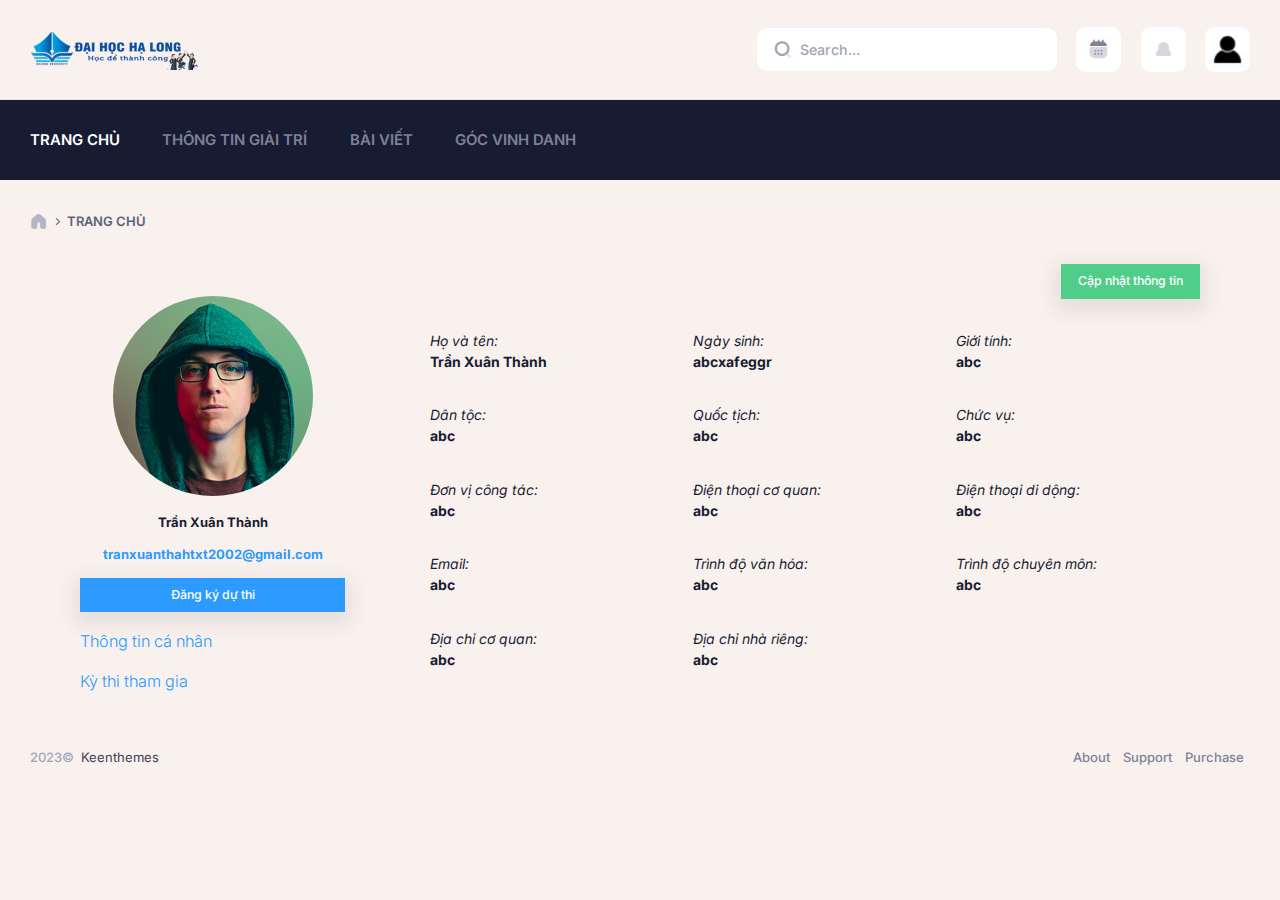
==== profile.html @ e0889257 "code1" ====
<!DOCTYPE html>
<!--
Author: Keenthemes
Product Name: Metronic
Product Version: 8.1.8
Purchase: https://1.envato.market/EA4JP
Website: http://www.keenthemes.com
Contact: support@keenthemes.com
Follow: www.twitter.com/keenthemes
Dribbble: www.dribbble.com/keenthemes
Like: www.facebook.com/keenthemes
License: For each use you must have a valid license purchased only from above link in order to legally use the theme for your project.
-->
<html lang="en">
	<!--begin::Head-->
	<link><base href=""/>
		<title>My-profile</title>
		<meta charset="utf-8" />
		<meta name="description" content="The most advanced Bootstrap 5 Admin Theme with 40 unique prebuilt layouts on Themeforest trusted by 100,000 beginners and professionals. Multi-demo, Dark Mode, RTL support and complete React, Angular, Vue, Asp.Net Core, Rails, Spring, Blazor, Django, Express.js, Node.js, Flask, Symfony & Laravel versions. Grab your copy now and get life-time updates for free." />
		<meta name="keywords" content="metronic, bootstrap, bootstrap 5, angular, VueJs, React, Asp.Net Core, Rails, Spring, Blazor, Django, Express.js, Node.js, Flask, Symfony & Laravel starter kits, admin themes, web design, figma, web development, free templates, free admin themes, bootstrap theme, bootstrap template, bootstrap dashboard, bootstrap dak mode, bootstrap button, bootstrap datepicker, bootstrap timepicker, fullcalendar, datatables, flaticon" />
		<meta name="viewport" content="width=device-width, initial-scale=1, shrink-to-fit=no">
		<meta property="og:locale" content="en_US" />
		<meta property="og:type" content="article" />
		<meta property="og:title" content="Metronic - Bootstrap Admin Template, HTML, VueJS, React, Angular. Laravel, Asp.Net Core, Ruby on Rails, Spring Boot, Blazor, Django, Express.js, Node.js, Flask Admin Dashboard Theme & Template" />
		<meta property="og:url" content="https://keenthemes.com/metronic" />
		<meta property="og:site_name" content="Keenthemes | Metronic" />
		<link rel="canonical" href="https://preview.keenthemes.com/metronic8" />
		<link rel="shortcut icon" href="assets/media/logos/favicon.ico" />
		<!--begin::Fonts(mandatory for all pages)-->
		<link rel="stylesheet" href="https://fonts.googleapis.com/css?family=Inter:300,400,500,600,700" />
		<!--end::Fonts-->
		<!--begin::Vendor Stylesheets(used for this page only)-->
		<link href="assets/plugins/custom/fullcalendar/fullcalendar.bundle.css" rel="stylesheet" type="text/css" />
		<link href="assets/plugins/custom/datatables/datatables.bundle.css" rel="stylesheet" type="text/css" />
		<!--end::Vendor Stylesheets-->
		<!--begin::Global Stylesheets Bundle(mandatory for all pages)-->
		<link href="assets/plugins/global/plugins.bundle.css" rel="stylesheet" type="text/css" />
		<link href="assets/css/style.bundle.css" rel="stylesheet" type="text/css" />
		
		<link rel="stylesheet" href="./assets/css/customize.css" />
		<!--end::Global Stylesheets Bundle-->
	</head>
	<!--end::Head-->
	<!--begin::Body-->
	<body id="kt_app_body" data-kt-app-header-stacked="true" data-kt-app-header-primary-enabled="true" data-kt-app-header-secondary-enabled="true" data-kt-app-toolbar-enabled="true" class="app-default">
		<!--begin::Theme mode setup on page load-->
		<script>var defaultThemeMode = "light"; var themeMode; if ( document.documentElement ) { if ( document.documentElement.hasAttribute("data-bs-theme-mode")) { themeMode = document.documentElement.getAttribute("data-bs-theme-mode"); } else { if ( localStorage.getItem("data-bs-theme") !== null ) { themeMode = localStorage.getItem("data-bs-theme"); } else { themeMode = defaultThemeMode; } } if (themeMode === "system") { themeMode = window.matchMedia("(prefers-color-scheme: dark)").matches ? "dark" : "light"; } document.documentElement.setAttribute("data-bs-theme", themeMode); }</script>
		<!--end::Theme mode setup on page load-->
		<!--begin::App-->
		<div class="d-flex flex-column flex-root app-root" id="kt_app_root">
			<!--begin::Page-->
			<div class="app-page flex-column flex-column-fluid" id="kt_app_page">
				<!--begin::Header-->
				<div id="kt_app_header" class="app-header mb-6 mb-lg-10">
					<!--begin::Header primary-->
					<div class="app-header-primary" data-kt-sticky="true" data-kt-sticky-activate="{default: false, lg: true}" data-kt-sticky-name="app-header-primary-sticky" data-kt-sticky-offset="{default: false, lg: '300px'}">
						<!--begin::Header primary container-->
						<div class="app-container container-xxl d-flex align-items-stretch justify-content-between">
							<!--begin::Header mobile toggle-->
							<div class="d-flex align-items-center d-lg-none ms-n2 me-2" title="Show sidebar menu">
								<div class="btn btn-icon btn-active-color-primary w-35px h-35px" id="kt_app_header_menu_toggle">
									<i class="ki-duotone ki-abstract-14 fs-2">
										<span class="path1"></span>
										<span class="path2"></span>
									</i>
								</div>
							</div>
							<!--end::Header mobile toggle-->
							<!--begin::Logo-->
							<div class="d-flex align-items-center flex-grow-1 flex-lg-grow-0 me-lg-15">
								<a href="./index.html">
									<img alt="Logo" src="assets/media/logos/logo.png" class="h-25px d-sm-none" />
									<img alt="Logo" src="assets/media/logos/logo.png" class="h-40px d-none d-sm-inline app-sidebar-logo-default theme-light-show" />
									<img alt="Logo" src="assets/media/logos/demo48-dark.svg" class="h-40px d-none d-sm-inline app-sidebar-logo-default theme-dark-show" />
								</a>
							</div>
							<!--end::Logo-->
							<!--begin::Navbar-->
							<div class="app-navbar flex-shrink-0">
								<!--begin::Search-->
								<div class="d-flex align-items-center align-items-stretch">
									<!--begin::Search-->
									<div id="kt_header_search" class="header-search d-flex align-items-center w-lg-300px" data-kt-search-keypress="true" data-kt-search-min-length="2" data-kt-search-enter="enter" data-kt-search-layout="menu" data-kt-search-responsive="lg" data-kt-menu-trigger="auto" data-kt-menu-permanent="true" data-kt-menu-placement="bottom-start">
										<!--begin::Tablet and mobile search toggle-->
										<div data-kt-search-element="toggle" class="search-toggle-mobile d-flex d-lg-none align-items-center">
											<div class="d-flex">
												<i class="ki-duotone ki-magnifier fs-1">
													<span class="path1"></span>
													<span class="path2"></span>
												</i>
											</div>
										</div>
										<!--end::Tablet and mobile search toggle-->
										<!--begin::Form(use d-none d-lg-block classes for responsive search)-->
										<form data-kt-search-element="form" class="d-none d-lg-block w-100 position-relative mb-5 mb-lg-0" autocomplete="off">
											<!--begin::Hidden input(Added to disable form autocomplete)-->
											<input type="hidden" />
											<!--end::Hidden input-->
											<!--begin::Icon-->
											<i class="ki-duotone ki-magnifier search-icon fs-2 text-gray-500 position-absolute top-50 translate-middle-y ms-5">
												<span class="path1"></span>
												<span class="path2"></span>
											</i>
											<!--end::Icon-->
											<!--begin::Input-->
											<input type="text" class="search-input form-control form-control ps-13" name="search" value="" placeholder="Search..." data-kt-search-element="input" />
											<!--end::Input-->
											<!--begin::Spinner-->
											<span class="search-spinner position-absolute top-50 end-0 translate-middle-y lh-0 d-none me-5" data-kt-search-element="spinner">
												<span class="spinner-border h-15px w-15px align-middle text-gray-400"></span>
											</span>
											<!--end::Spinner-->
											<!--begin::Reset-->
											<span class="search-reset btn btn-flush btn-active-color-primary position-absolute top-50 end-0 translate-middle-y lh-0 d-none me-4" data-kt-search-element="clear">
												<i class="ki-duotone ki-cross fs-2 fs-lg-1 me-0">
													<span class="path1"></span>
													<span class="path2"></span>
												</i>
											</span>
											<!--end::Reset-->
										</form>
										<!--end::Form-->
										
									</div>
									<!--end::Search-->
								</div>
								<!--end::Search-->
								<!--begin::Notifications-->
								<div class="app-navbar-item ms-3 ms-lg-6">
									<!--begin::Menu- wrapper-->
									<div class="btn btn-icon custom-btn w-35px h-35px w-lg-45px h-lg-45px" data-kt-menu-trigger="{default: 'click', lg: 'hover'}" data-kt-menu-attach="parent" data-kt-menu-placement="bottom">
										<i class="ki-duotone ki-calendar fs-1">
											<span class="path1"></span>
											<span class="path2"></span>
										</i>
									</div>
									<!--begin::Menu-->
									
									<!--end::Menu-->
									<!--end::Menu wrapper-->
								</div>
								<!--end::Notifications-->
								<!--begin::Chat-->
								<div class="app-navbar-item ms-3 ms-lg-6">
									<!--begin::Menu wrapper-->
									<div class="btn btn-icon custom-btn w-35px h-35px w-lg-45px h-lg-45px position-relative" id="kt_drawer_chat_toggle">
										<i class="ki-duotone ki-notification-on fs-1">
											<span class="path1"></span>
											
										</i>
									</div>
									<!--end::Menu wrapper-->
								</div>
								<!--end::Chat-->
								<!--begin::User menu-->
								<div class="app-navbar-item ms-3 ms-lg-6" id="kt_header_user_menu_toggle">
									<!--begin::Menu wrapper-->
									<div class="cursor-pointer symbol symbol-35px symbol-lg-45px" data-kt-menu-trigger="{default: 'click', lg: 'hover'}" data-kt-menu-attach="parent" data-kt-menu-placement="bottom-end">
										<img class="symbol symbol-35px symbol-lg-45px" src="assets/media/avatars/300-31.jpg" alt="user" />
									</div>
									<!--begin::User account menu-->
									<div class="menu menu-sub menu-sub-dropdown menu-column menu-rounded menu-gray-800 menu-state-bg menu-state-color fw-semibold py-4 fs-6 w-275px" data-kt-menu="true">
										<!--begin::Menu item-->
										<div class="menu-item px-3">
											<div class="menu-content d-flex align-items-center px-3">
												<!--begin::Avatar-->
												<div class="symbol symbol-50px me-5">
													<img alt="Logo" src="assets/media/avatars/300-31.jpg" /> 
												</div>
												<!--end::Avatar-->
												<!--begin::Username-->
												<div class="d-flex flex-column">
													<div class="fw-bold d-flex align-items-center fs-5">Max Smith
													<span class="badge badge-light-success fw-bold fs-8 px-2 py-1 ms-2">Pro</span></div>
													<a href="#" class="fw-semibold text-muted text-hover-primary fs-7">max@kt.com</a>
												</div>
												<!--end::Username-->
											</div>
										</div>
										<!--end::Menu item-->
										<!--begin::Menu separator-->
										<div class="separator my-2"></div>
										<!--end::Menu separator-->
										<!--begin::Menu item-->
										<div class="menu-item px-5">
											<a href="./profile.html" class="menu-link px-5">My Profile</a>
										</div>
										<!--end::Menu item-->
										<!--begin::Menu item-->
										<div class="menu-item px-5">
											<a href="../../demo48/dist/apps/projects/list.html" class="menu-link px-5">
												<span class="menu-text">My Projects</span>
												<span class="menu-badge">
													<span class="badge badge-light-danger badge-circle fw-bold fs-7">3</span>
												</span>
											</a>
										</div>
										<!--end::Menu item-->
										<!--begin::Menu item-->
										<div class="menu-item px-5" data-kt-menu-trigger="{default: 'click', lg: 'hover'}" data-kt-menu-placement="left-start" data-kt-menu-offset="-15px, 0">
											<a href="#" class="menu-link px-5">
												<span class="menu-title">My Subscription</span>
												<span class="menu-arrow"></span>
											</a>
											<!--begin::Menu sub-->
											<div class="menu-sub menu-sub-dropdown w-175px py-4">
												<!--begin::Menu item-->
												<div class="menu-item px-3">
													<a href="../../demo48/dist/account/referrals.html" class="menu-link px-5">Referrals</a>
												</div>
												<!--end::Menu item-->
												<!--begin::Menu item-->
												<div class="menu-item px-3">
													<a href="../../demo48/dist/account/billing.html" class="menu-link px-5">Billing</a>
												</div>
												<!--end::Menu item-->
												<!--begin::Menu item-->
												<div class="menu-item px-3">
													<a href="../../demo48/dist/account/statements.html" class="menu-link px-5">Payments</a>
												</div>
												<!--end::Menu item-->
												<!--begin::Menu item-->
												<div class="menu-item px-3">
													<a href="../../demo48/dist/account/statements.html" class="menu-link d-flex flex-stack px-5">Statements
													<span class="ms-2" data-bs-toggle="tooltip" title="View your statements">
														<i class="ki-duotone ki-information fs-7">
															<span class="path1"></span>
															<span class="path2"></span>
															<span class="path3"></span>
														</i>
													</span></a>
												</div>
												<!--end::Menu item-->
												<!--begin::Menu separator-->
												<div class="separator my-2"></div>
												<!--end::Menu separator-->
												<!--begin::Menu item-->
												<div class="menu-item px-3">
													<div class="menu-content px-3">
														<label class="form-check form-switch form-check-custom form-check-solid">
															<input class="form-check-input w-30px h-20px" type="checkbox" value="1" checked="checked" name="notifications" />
															<span class="form-check-label text-muted fs-7">Notifications</span>
														</label>
													</div>
												</div>
												<!--end::Menu item-->
											</div>
											<!--end::Menu sub-->
										</div>
										<!--end::Menu item-->
										<!--begin::Menu item-->
										<div class="menu-item px-5">
											<a href="../../demo48/dist/account/statements.html" class="menu-link px-5">My Statements</a>
										</div>
										<!--end::Menu item-->
										<!--begin::Menu separator-->
										<div class="separator my-2"></div>
										<!--end::Menu separator-->
										<!--begin::Menu item-->
										<div class="menu-item px-5" data-kt-menu-trigger="{default: 'click', lg: 'hover'}" data-kt-menu-placement="left-start" data-kt-menu-offset="-15px, 0">
											<a href="#" class="menu-link px-5">
												<span class="menu-title position-relative">Mode
												<span class="ms-5 position-absolute translate-middle-y top-50 end-0">
													<i class="ki-duotone ki-night-day theme-light-show fs-2">
														<span class="path1"></span>
														<span class="path2"></span>
														<span class="path3"></span>
														<span class="path4"></span>
														<span class="path5"></span>
														<span class="path6"></span>
														<span class="path7"></span>
														<span class="path8"></span>
														<span class="path9"></span>
														<span class="path10"></span>
													</i>
													<i class="ki-duotone ki-moon theme-dark-show fs-2">
														<span class="path1"></span>
														<span class="path2"></span>
													</i>
												</span></span>
											</a>
											<!--begin::Menu-->
											<div class="menu menu-sub menu-sub-dropdown menu-column menu-rounded menu-title-gray-700 menu-icon-gray-500 menu-active-bg menu-state-color fw-semibold py-4 fs-base w-150px" data-kt-menu="true" data-kt-element="theme-mode-menu">
												<!--begin::Menu item-->
												<div class="menu-item px-3 my-0">
													<a href="#" class="menu-link px-3 py-2" data-kt-element="mode" data-kt-value="light">
														<span class="menu-icon" data-kt-element="icon">
															<i class="ki-duotone ki-night-day fs-2">
																<span class="path1"></span>
																<span class="path2"></span>
																<span class="path3"></span>
																<span class="path4"></span>
																<span class="path5"></span>
																<span class="path6"></span>
																<span class="path7"></span>
																<span class="path8"></span>
																<span class="path9"></span>
																<span class="path10"></span>
															</i>
														</span>
														<span class="menu-title">Light</span>
													</a>
												</div>
												<!--end::Menu item-->
												<!--begin::Menu item-->
												<div class="menu-item px-3 my-0">
													<a href="#" class="menu-link px-3 py-2" data-kt-element="mode" data-kt-value="dark">
														<span class="menu-icon" data-kt-element="icon">
															<i class="ki-duotone ki-moon fs-2">
																<span class="path1"></span>
																<span class="path2"></span>
															</i>
														</span>
														<span class="menu-title">Dark</span>
													</a>
												</div>
												<!--end::Menu item-->
												<!--begin::Menu item-->
												<div class="menu-item px-3 my-0">
													<a href="#" class="menu-link px-3 py-2" data-kt-element="mode" data-kt-value="system">
														<span class="menu-icon" data-kt-element="icon">
															<i class="ki-duotone ki-screen fs-2">
																<span class="path1"></span>
																<span class="path2"></span>
																<span class="path3"></span>
																<span class="path4"></span>
															</i>
														</span>
														<span class="menu-title">System</span>
													</a>
												</div>
												<!--end::Menu item-->
											</div>
											<!--end::Menu-->
										</div>
										<!--end::Menu item-->
										<!--begin::Menu item-->
										<div class="menu-item px-5" data-kt-menu-trigger="{default: 'click', lg: 'hover'}" data-kt-menu-placement="left-start" data-kt-menu-offset="-15px, 0">
											<a href="#" class="menu-link px-5">
												<span class="menu-title position-relative">Language
												<span class="fs-8 rounded bg-light px-3 py-2 position-absolute translate-middle-y top-50 end-0">English
												<img class="w-15px h-15px rounded-1 ms-2" src="assets/media/flags/united-states.svg" alt="" /></span></span>
											</a>
											<!--begin::Menu sub-->
											<div class="menu-sub menu-sub-dropdown w-175px py-4">
												<!--begin::Menu item-->
												<div class="menu-item px-3">
													<a href="../../demo48/dist/account/settings.html" class="menu-link d-flex px-5 active">
													<span class="symbol symbol-20px me-4">
														<img class="rounded-1" src="assets/media/flags/united-states.svg" alt="" />
													</span>English</a>
												</div>
												<!--end::Menu item-->
												<!--begin::Menu item-->
												<div class="menu-item px-3">
													<a href="../../demo48/dist/account/settings.html" class="menu-link d-flex px-5">
													<span class="symbol symbol-20px me-4">
														<img class="rounded-1" src="assets/media/flags/spain.svg" alt="" />
													</span>Spanish</a>
												</div>
												<!--end::Menu item-->
												<!--begin::Menu item-->
												<div class="menu-item px-3">
													<a href="../../demo48/dist/account/settings.html" class="menu-link d-flex px-5">
													<span class="symbol symbol-20px me-4">
														<img class="rounded-1" src="assets/media/flags/germany.svg" alt="" />
													</span>German</a>
												</div>
												<!--end::Menu item-->
												<!--begin::Menu item-->
												<div class="menu-item px-3">
													<a href="../../demo48/dist/account/settings.html" class="menu-link d-flex px-5">
													<span class="symbol symbol-20px me-4">
														<img class="rounded-1" src="assets/media/flags/japan.svg" alt="" />
													</span>Japanese</a>
												</div>
												<!--end::Menu item-->
												<!--begin::Menu item-->
												<div class="menu-item px-3">
													<a href="../../demo48/dist/account/settings.html" class="menu-link d-flex px-5">
													<span class="symbol symbol-20px me-4">
														<img class="rounded-1" src="assets/media/flags/france.svg" alt="" />
													</span>French</a>
												</div>
												<!--end::Menu item-->
											</div>
											<!--end::Menu sub-->
										</div>
										<!--end::Menu item-->
										<!--begin::Menu item-->
										<div class="menu-item px-5 my-1">
											<a href="../../demo48/dist/account/settings.html" class="menu-link px-5">Account Settings</a>
										</div>
										<!--end::Menu item-->
										<!--begin::Menu item-->
										<div class="menu-item px-5">
											<a href="./login.html" class="menu-link px-5">Sign Out</a>
										</div>
										<!--end::Menu item-->
									</div>
									<!--end::User account menu-->
									<!--end::Menu wrapper-->
								</div>
								<!--end::User menu-->
								<!--begin::Header menu toggle-->
								<!--end::Header menu toggle-->
							</div>
							<!--end::Navbar-->
						</div>
						<!--end::Header primary container-->
					</div>
					<!--end::Header primary-->
					<!--begin::Header secondary-->
					<div class="app-header-secondary">
						<!--begin::Header secondary container-->
						<div class="app-container container-xxl d-flex align-items-stretch">
							<!--begin::Secondary-->
							<div class="d-flex flex-stack flex-row-fluid" id="kt_app_header_wrapper">
								<div class="">
									<!--begin::Menu wrapper-->
									<div class="app-header-menu app-header-mobile-drawer align-items-stretch" data-kt-drawer="true" data-kt-drawer-name="app-header-menu" data-kt-drawer-activate="{default: true, lg: false}" data-kt-drawer-overlay="true" data-kt-drawer-width="250px" data-kt-drawer-direction="start" data-kt-drawer-toggle="#kt_app_header_menu_toggle" data-kt-swapper="true" data-kt-swapper-mode="{default: 'append', lg: 'prepend'}" data-kt-swapper-parent="{default: '#kt_app_body', lg: '#kt_app_header_wrapper'}">
										<!--begin::Menu-->
										<div class="menu menu-rounded menu-active-bg menu-state-primary menu-column menu-lg-row menu-title-gray-700 menu-icon-gray-500 menu-arrow-gray-500 menu-bullet-gray-500 my-5 my-lg-0 align-items-stretch fw-semibold px-2 px-lg-0" id="kt_app_header_menu" data-kt-menu="true">
											<!--begin:Menu item-->
											<div  data-kt-menu-placement="bottom-start" class="menu-item here show menu-here-bg menu-lg-down-accordion me-0 me-lg-2">
												<!--begin:Menu link-->
												<span class="menu-link">
													<a href="./index.html"><span class="menu-title">TRANG CHỦ</span></a>
												</span>
												<!--end:Menu link-->
												
											</div>
											<!--end:Menu item-->
											<!--begin:Menu item-->
											<div data-kt-menu-trigger="{default: 'click', lg: 'hover'}" data-kt-menu-placement="bottom-start" class="menu-item menu-lg-down-accordion me-0 me-lg-2">
												<!--begin:Menu link-->
												<span class="menu-link">
													<span class="menu-title">THÔNG TIN GIẢI TRÍ</span>
													<span class="menu-arrow d-lg-none"></span>
												</span>
												<!--end:Menu link-->
												<!--begin:Menu sub-->
												<div class="menu-sub menu-sub-lg-down-accordion menu-sub-lg-dropdown p-0">
													<!--begin:Pages menu-->
													<div class="menu-active-bg px-4 px-lg-0">
														<!--begin:Tabs nav-->
														<div class="d-flex w-100 overflow-auto">
															<ul class="nav nav-stretch nav-line-tabs fw-bold fs-6 p-0 p-lg-10 flex-nowrap flex-grow-1">
																<!--begin:Nav item-->
																<li class="nav-item mx-lg-1">
																	<a class="nav-link py-3 py-lg-6 active text-active-primary" href="#" data-bs-toggle="tab" data-bs-target="#kt_app_header_menu_pages_pages">General</a>
																</li>
																<!--end:Nav item-->
																<!--begin:Nav item-->
																<li class="nav-item mx-lg-1">
																	<a class="nav-link py-3 py-lg-6 text-active-primary" href="#" data-bs-toggle="tab" data-bs-target="#kt_app_header_menu_pages_account">Account</a>
																</li>
																<!--end:Nav item-->
																<!--begin:Nav item-->
																<li class="nav-item mx-lg-1">
																	<a class="nav-link py-3 py-lg-6 text-active-primary" href="#" data-bs-toggle="tab" data-bs-target="#kt_app_header_menu_pages_authentication">Authentication</a>
																</li>
																<!--end:Nav item-->
																<!--begin:Nav item-->
																<li class="nav-item mx-lg-1">
																	<a class="nav-link py-3 py-lg-6 text-active-primary" href="#" data-bs-toggle="tab" data-bs-target="#kt_app_header_menu_pages_utilities">Utilities</a>
																</li>
																<!--end:Nav item-->
																<!--begin:Nav item-->
																<li class="nav-item mx-lg-1">
																	<a class="nav-link py-3 py-lg-6 text-active-primary" href="#" data-bs-toggle="tab" data-bs-target="#kt_app_header_menu_pages_widgets">Widgets</a>
																</li>
																<!--end:Nav item-->
															</ul>
														</div>
														<!--end:Tabs nav-->
														<!--begin:Tab content-->
														<div class="tab-content py-4 py-lg-8 px-lg-7">
															<!--begin:Tab pane-->
															<div class="tab-pane active w-lg-1000px" id="kt_app_header_menu_pages_pages">
																<!--begin:Row-->
																<div class="row">
																	<!--begin:Col-->
																	<div class="col-lg-8">
																		<!--begin:Row-->
																		<div class="row">
																			<!--begin:Col-->
																			<div class="col-lg-3 mb-6 mb-lg-0">
																				<!--begin:Menu heading-->
																				<h4 class="fs-6 fs-lg-4 fw-bold mb-3 ms-4">User Profile</h4>
																				<!--end:Menu heading-->
																				<!--begin:Menu item-->
																				<div class="menu-item p-0 m-0">
																					<!--begin:Menu link-->
																					<a href="../../demo48/dist/pages/user-profile/overview.html" class="menu-link">
																						<span class="menu-title">Overview</span>
																					</a>
																					<!--end:Menu link-->
																				</div>
																				<!--end:Menu item-->
																				<!--begin:Menu item-->
																				<div class="menu-item p-0 m-0">
																					<!--begin:Menu link-->
																					<a href="../../demo48/dist/pages/user-profile/projects.html" class="menu-link">
																						<span class="menu-title">Projects</span>
																					</a>
																					<!--end:Menu link-->
																				</div>
																				<!--end:Menu item-->
																				<!--begin:Menu item-->
																				<div class="menu-item p-0 m-0">
																					<!--begin:Menu link-->
																					<a href="../../demo48/dist/pages/user-profile/campaigns.html" class="menu-link">
																						<span class="menu-title">Campaigns</span>
																					</a>
																					<!--end:Menu link-->
																				</div>
																				<!--end:Menu item-->
																				<!--begin:Menu item-->
																				<div class="menu-item p-0 m-0">
																					<!--begin:Menu link-->
																					<a href="../../demo48/dist/pages/user-profile/documents.html" class="menu-link">
																						<span class="menu-title">Documents</span>
																					</a>
																					<!--end:Menu link-->
																				</div>
																				<!--end:Menu item-->
																				<!--begin:Menu item-->
																				<div class="menu-item p-0 m-0">
																					<!--begin:Menu link-->
																					<a href="../../demo48/dist/pages/user-profile/followers.html" class="menu-link">
																						<span class="menu-title">Followers</span>
																					</a>
																					<!--end:Menu link-->
																				</div>
																				<!--end:Menu item-->
																				<!--begin:Menu item-->
																				<div class="menu-item p-0 m-0">
																					<!--begin:Menu link-->
																					<a href="../../demo48/dist/pages/user-profile/activity.html" class="menu-link">
																						<span class="menu-title">Activity</span>
																					</a>
																					<!--end:Menu link-->
																				</div>
																				<!--end:Menu item-->
																			</div>
																			<!--end:Col-->
																			<!--begin:Col-->
																			<div class="col-lg-3 mb-6 mb-lg-0">
																				<!--begin:Menu section-->
																				<div class="mb-6">
																					<!--begin:Menu heading-->
																					<h4 class="fs-6 fs-lg-4 fw-bold mb-3 ms-4">Corporate</h4>
																					<!--end:Menu heading-->
																					<!--begin:Menu item-->
																					<div class="menu-item p-0 m-0">
																						<!--begin:Menu link-->
																						<a href="../../demo48/dist/pages/about.html" class="menu-link">
																							<span class="menu-title">About</span>
																						</a>
																						<!--end:Menu link-->
																					</div>
																					<!--end:Menu item-->
																					<!--begin:Menu item-->
																					<div class="menu-item p-0 m-0">
																						<!--begin:Menu link-->
																						<a href="../../demo48/dist/pages/team.html" class="menu-link">
																							<span class="menu-title">Our Team</span>
																						</a>
																						<!--end:Menu link-->
																					</div>
																					<!--end:Menu item-->
																					<!--begin:Menu item-->
																					<div class="menu-item p-0 m-0">
																						<!--begin:Menu link-->
																						<a href="../../demo48/dist/pages/contact.html" class="menu-link">
																							<span class="menu-title">Contact Us</span>
																						</a>
																						<!--end:Menu link-->
																					</div>
																					<!--end:Menu item-->
																					<!--begin:Menu item-->
																					<div class="menu-item p-0 m-0">
																						<!--begin:Menu link-->
																						<a href="../../demo48/dist/pages/licenses.html" class="menu-link">
																							<span class="menu-title">Licenses</span>
																						</a>
																						<!--end:Menu link-->
																					</div>
																					<!--end:Menu item-->
																					<!--begin:Menu item-->
																					<div class="menu-item p-0 m-0">
																						<!--begin:Menu link-->
																						<a href="../../demo48/dist/pages/sitemap.html" class="menu-link">
																							<span class="menu-title">Sitemap</span>
																						</a>
																						<!--end:Menu link-->
																					</div>
																					<!--end:Menu item-->
																				</div>
																				<!--end:Menu section-->
																				<!--begin:Menu section-->
																				<div class="mb-0">
																					<!--begin:Menu heading-->
																					<h4 class="fs-6 fs-lg-4 fw-bold mb-3 ms-4">Careers</h4>
																					<!--end:Menu heading-->
																					<!--begin:Menu item-->
																					<div class="menu-item p-0 m-0">
																						<!--begin:Menu link-->
																						<a href="../../demo48/dist/pages/careers/list.html" class="menu-link">
																							<span class="menu-title">Careers List</span>
																						</a>
																						<!--end:Menu link-->
																					</div>
																					<!--end:Menu item-->
																					<!--begin:Menu item-->
																					<div class="menu-item p-0 m-0">
																						<!--begin:Menu link-->
																						<a href="../../demo48/dist/pages/careers/apply.html" class="menu-link">
																							<span class="menu-title">Careers Apply</span>
																						</a>
																						<!--end:Menu link-->
																					</div>
																					<!--end:Menu item-->
																				</div>
																				<!--end:Menu section-->
																			</div>
																			<!--end:Col-->
																			<!--begin:Col-->
																			<div class="col-lg-3 mb-6 mb-lg-0">
																				<!--begin:Menu section-->
																				<div class="mb-6">
																					<!--begin:Menu heading-->
																					<h4 class="fs-6 fs-lg-4 fw-bold mb-3 ms-4">FAQ</h4>
																					<!--end:Menu heading-->
																					<!--begin:Menu item-->
																					<div class="menu-item p-0 m-0">
																						<!--begin:Menu link-->
																						<a href="../../demo48/dist/pages/faq/classic.html" class="menu-link">
																							<span class="menu-title">FAQ Classic</span>
																						</a>
																						<!--end:Menu link-->
																					</div>
																					<!--end:Menu item-->
																					<!--begin:Menu item-->
																					<div class="menu-item p-0 m-0">
																						<!--begin:Menu link-->
																						<a href="../../demo48/dist/pages/faq/extended.html" class="menu-link">
																							<span class="menu-title">FAQ Extended</span>
																						</a>
																						<!--end:Menu link-->
																					</div>
																					<!--end:Menu item-->
																				</div>
																				<!--end:Menu section-->
																				<!--begin:Menu section-->
																				<div class="mb-6">
																					<!--begin:Menu heading-->
																					<h4 class="fs-6 fs-lg-4 fw-bold mb-3 ms-4">Blog</h4>
																					<!--end:Menu heading-->
																					<!--begin:Menu item-->
																					<div class="menu-item p-0 m-0">
																						<!--begin:Menu link-->
																						<a href="../../demo48/dist/pages/blog/home.html" class="menu-link">
																							<span class="menu-title">Blog Home</span>
																						</a>
																						<!--end:Menu link-->
																					</div>
																					<!--end:Menu item-->
																					<!--begin:Menu item-->
																					<div class="menu-item p-0 m-0">
																						<!--begin:Menu link-->
																						<a href="../../demo48/dist/pages/blog/post.html" class="menu-link">
																							<span class="menu-title">Blog Post</span>
																						</a>
																						<!--end:Menu link-->
																					</div>
																					<!--end:Menu item-->
																				</div>
																				<!--end:Menu section-->
																				<!--begin:Menu section-->
																				<div class="mb-0">
																					<!--begin:Menu heading-->
																					<h4 class="fs-6 fs-lg-4 fw-bold mb-3 ms-4">Pricing</h4>
																					<!--end:Menu heading-->
																					<!--begin:Menu item-->
																					<div class="menu-item p-0 m-0">
																						<!--begin:Menu link-->
																						<a href="../../demo48/dist/pages/pricing/column.html" class="menu-link">
																							<span class="menu-title">Column Pricing</span>
																						</a>
																						<!--end:Menu link-->
																					</div>
																					<!--end:Menu item-->
																					<!--begin:Menu item-->
																					<div class="menu-item p-0 m-0">
																						<!--begin:Menu link-->
																						<a href="../../demo48/dist/pages/pricing/table.html" class="menu-link">
																							<span class="menu-title">Table Pricing</span>
																						</a>
																						<!--end:Menu link-->
																					</div>
																					<!--end:Menu item-->
																				</div>
																				<!--end:Menu section-->
																			</div>
																			<!--end:Col-->
																			<!--begin:Col-->
																			<div class="col-lg-3 mb-6 mb-lg-0">
																				<!--begin:Menu section-->
																				<div class="mb-0">
																					<!--begin:Menu heading-->
																					<h4 class="fs-6 fs-lg-4 fw-bold mb-3 ms-4">Social</h4>
																					<!--end:Menu heading-->
																					<!--begin:Menu item-->
																					<div class="menu-item p-0 m-0">
																						<!--begin:Menu link-->
																						<a href="../../demo48/dist/pages/social/feeds.html" class="menu-link">
																							<span class="menu-title">Feeds</span>
																						</a>
																						<!--end:Menu link-->
																					</div>
																					<!--end:Menu item-->
																					<!--begin:Menu item-->
																					<div class="menu-item p-0 m-0">
																						<!--begin:Menu link-->
																						<a href="../../demo48/dist/pages/social/activity.html" class="menu-link">
																							<span class="menu-title">Activty</span>
																						</a>
																						<!--end:Menu link-->
																					</div>
																					<!--end:Menu item-->
																					<!--begin:Menu item-->
																					<div class="menu-item p-0 m-0">
																						<!--begin:Menu link-->
																						<a href="../../demo48/dist/pages/social/followers.html" class="menu-link">
																							<span class="menu-title">Followers</span>
																						</a>
																						<!--end:Menu link-->
																					</div>
																					<!--end:Menu item-->
																					<!--begin:Menu item-->
																					<div class="menu-item p-0 m-0">
																						<!--begin:Menu link-->
																						<a href="../../demo48/dist/pages/social/settings.html" class="menu-link">
																							<span class="menu-title">Settings</span>
																						</a>
																						<!--end:Menu link-->
																					</div>
																					<!--end:Menu item-->
																				</div>
																				<!--end:Menu section-->
																			</div>
																			<!--end:Col-->
																		</div>
																		<!--end:Row-->
																	</div>
																	<!--end:Col-->
																	<!--begin:Col-->
																	<div class="col-lg-4">
																		<img src="assets/media/stock/600x600/img-82.jpg" class="rounded mw-100" alt="" />
																	</div>
																	<!--end:Col-->
																</div>
																<!--end:Row-->
															</div>
															<!--end:Tab pane-->
															<!--begin:Tab pane-->
															<div class="tab-pane w-lg-600px" id="kt_app_header_menu_pages_account">
																<!--begin:Row-->
																<div class="row">
																	<!--begin:Col-->
																	<div class="col-lg-5 mb-6 mb-lg-0">
																		<!--begin:Row-->
																		<div class="row">
																			<!--begin:Col-->
																			<div class="col-lg-6">
																				<!--begin:Menu item-->
																				<div class="menu-item p-0 m-0">
																					<!--begin:Menu link-->
																					<a href="../../demo48/dist/account/overview.html" class="menu-link">
																						<span class="menu-title">Overview</span>
																					</a>
																					<!--end:Menu link-->
																				</div>
																				<!--end:Menu item-->
																				<!--begin:Menu item-->
																				<div class="menu-item p-0 m-0">
																					<!--begin:Menu link-->
																					<a href="../../demo48/dist/account/settings.html" class="menu-link">
																						<span class="menu-title">Settings</span>
																					</a>
																					<!--end:Menu link-->
																				</div>
																				<!--end:Menu item-->
																				<!--begin:Menu item-->
																				<div class="menu-item p-0 m-0">
																					<!--begin:Menu link-->
																					<a href="../../demo48/dist/account/security.html" class="menu-link">
																						<span class="menu-title">Security</span>
																					</a>
																					<!--end:Menu link-->
																				</div>
																				<!--end:Menu item-->
																				<!--begin:Menu item-->
																				<div class="menu-item p-0 m-0">
																					<!--begin:Menu link-->
																					<a href="../../demo48/dist/account/activity.html" class="menu-link">
																						<span class="menu-title">Activity</span>
																					</a>
																					<!--end:Menu link-->
																				</div>
																				<!--end:Menu item-->
																				<!--begin:Menu item-->
																				<div class="menu-item p-0 m-0">
																					<!--begin:Menu link-->
																					<a href="../../demo48/dist/account/billing.html" class="menu-link">
																						<span class="menu-title">Billing</span>
																					</a>
																					<!--end:Menu link-->
																				</div>
																				<!--end:Menu item-->
																			</div>
																			<!--end:Col-->
																			<!--begin:Col-->
																			<div class="col-lg-6">
																				<!--begin:Menu item-->
																				<div class="menu-item p-0 m-0">
																					<!--begin:Menu link-->
																					<a href="../../demo48/dist/account/statements.html" class="menu-link">
																						<span class="menu-title">Statements</span>
																					</a>
																					<!--end:Menu link-->
																				</div>
																				<!--end:Menu item-->
																				<!--begin:Menu item-->
																				<div class="menu-item p-0 m-0">
																					<!--begin:Menu link-->
																					<a href="../../demo48/dist/account/referrals.html" class="menu-link">
																						<span class="menu-title">Referrals</span>
																					</a>
																					<!--end:Menu link-->
																				</div>
																				<!--end:Menu item-->
																				<!--begin:Menu item-->
																				<div class="menu-item p-0 m-0">
																					<!--begin:Menu link-->
																					<a href="../../demo48/dist/account/api-keys.html" class="menu-link">
																						<span class="menu-title">API Keys</span>
																					</a>
																					<!--end:Menu link-->
																				</div>
																				<!--end:Menu item-->
																				<!--begin:Menu item-->
																				<div class="menu-item p-0 m-0">
																					<!--begin:Menu link-->
																					<a href="../../demo48/dist/account/logs.html" class="menu-link">
																						<span class="menu-title">Logs</span>
																					</a>
																					<!--end:Menu link-->
																				</div>
																				<!--end:Menu item-->
																			</div>
																			<!--end:Col-->
																		</div>
																		<!--end:Row-->
																	</div>
																	<!--end:Col-->
																	<!--begin:Col-->
																	<div class="col-lg-7">
																		<img src="assets/media/stock/900x600/46.jpg" class="rounded mw-100" alt="" />
																	</div>
																	<!--end:Col-->
																</div>
																<!--end:Row-->
															</div>
															<!--end:Tab pane-->
															<!--begin:Tab pane-->
															<div class="tab-pane w-lg-1000px" id="kt_app_header_menu_pages_authentication">
																<!--begin:Row-->
																<div class="row">
																	<!--begin:Col-->
																	<div class="col-lg-3 mb-6 mb-lg-0">
																		<!--begin:Menu section-->
																		<div class="mb-6">
																			<!--begin:Menu heading-->
																			<h4 class="fs-6 fs-lg-4 fw-bold mb-3 ms-4">Corporate Layout</h4>
																			<!--end:Menu heading-->
																			<!--begin:Menu item-->
																			<div class="menu-item p-0 m-0">
																				<!--begin:Menu link-->
																				<a href="./login.html" class="menu-link">
																					<span class="menu-title">Sign-In</span>
																				</a>
																				<!--end:Menu link-->
																			</div>
																			<!--end:Menu item-->
																			<!--begin:Menu item-->
																			<div class="menu-item p-0 m-0">
																				<!--begin:Menu link-->
																				<a href="../../demo48/dist/authentication/layouts/corporate/sign-up.html" class="menu-link">
																					<span class="menu-title">Sign-Up</span>
																				</a>
																				<!--end:Menu link-->
																			</div>
																			<!--end:Menu item-->
																			<!--begin:Menu item-->
																			<div class="menu-item p-0 m-0">
																				<!--begin:Menu link-->
																				<a href="../../demo48/dist/authentication/layouts/corporate/two-factor.html" class="menu-link">
																					<span class="menu-title">Two-Factor</span>
																				</a>
																				<!--end:Menu link-->
																			</div>
																			<!--end:Menu item-->
																			<!--begin:Menu item-->
																			<div class="menu-item p-0 m-0">
																				<!--begin:Menu link-->
																				<a href="../../demo48/dist/authentication/layouts/corporate/reset-password.html" class="menu-link">
																					<span class="menu-title">Reset Password</span>
																				</a>
																				<!--end:Menu link-->
																			</div>
																			<!--end:Menu item-->
																			<!--begin:Menu item-->
																			<div class="menu-item p-0 m-0">
																				<!--begin:Menu link-->
																				<a href="../../demo48/dist/authentication/layouts/corporate/new-password.html" class="menu-link">
																					<span class="menu-title">New Password</span>
																				</a>
																				<!--end:Menu link-->
																			</div>
																			<!--end:Menu item-->
																		</div>
																		<!--end:Menu section-->
																		<!--begin:Menu section-->
																		<div class="mb-0">
																			<!--begin:Menu heading-->
																			<h4 class="fs-6 fs-lg-4 fw-bold mb-3 ms-4">Overlay Layout</h4>
																			<!--end:Menu heading-->
																			<!--begin:Menu item-->
																			<div class="menu-item p-0 m-0">
																				<!--begin:Menu link-->
																				<a href="../../demo48/dist/authentication/layouts/overlay/sign-in.html" class="menu-link">
																					<span class="menu-title">Sign-In</span>
																				</a>
																				<!--end:Menu link-->
																			</div>
																			<!--end:Menu item-->
																			<!--begin:Menu item-->
																			<div class="menu-item p-0 m-0">
																				<!--begin:Menu link-->
																				<a href="../../demo48/dist/authentication/layouts/overlay/sign-up.html" class="menu-link">
																					<span class="menu-title">Sign-Up</span>
																				</a>
																				<!--end:Menu link-->
																			</div>
																			<!--end:Menu item-->
																			<!--begin:Menu item-->
																			<div class="menu-item p-0 m-0">
																				<!--begin:Menu link-->
																				<a href="../../demo48/dist/authentication/layouts/overlay/two-factor.html" class="menu-link">
																					<span class="menu-title">Two-Factor</span>
																				</a>
																				<!--end:Menu link-->
																			</div>
																			<!--end:Menu item-->
																			<!--begin:Menu item-->
																			<div class="menu-item p-0 m-0">
																				<!--begin:Menu link-->
																				<a href="../../demo48/dist/authentication/layouts/overlay/reset-password.html" class="menu-link">
																					<span class="menu-title">Reset Password</span>
																				</a>
																				<!--end:Menu link-->
																			</div>
																			<!--end:Menu item-->
																			<!--begin:Menu item-->
																			<div class="menu-item p-0 m-0">
																				<!--begin:Menu link-->
																				<a href="../../demo48/dist/authentication/layouts/overlay/new-password.html" class="menu-link">
																					<span class="menu-title">New Password</span>
																				</a>
																				<!--end:Menu link-->
																			</div>
																			<!--end:Menu item-->
																		</div>
																		<!--end:Menu section-->
																	</div>
																	<!--end:Col-->
																	<!--begin:Col-->
																	<div class="col-lg-3 mb-6 mb-lg-0">
																		<!--begin:Menu section-->
																		<div class="mb-6">
																			<!--begin:Menu heading-->
																			<h4 class="fs-6 fs-lg-4 fw-bold mb-3 ms-4">Creative Layout</h4>
																			<!--end:Menu heading-->
																			<!--begin:Menu item-->
																			<div class="menu-item p-0 m-0">
																				<!--begin:Menu link-->
																				<a href="../../demo48/dist/authentication/layouts/creative/sign-in.html" class="menu-link">
																					<span class="menu-title">Sign-in</span>
																				</a>
																				<!--end:Menu link-->
																			</div>
																			<!--end:Menu item-->
																			<!--begin:Menu item-->
																			<div class="menu-item p-0 m-0">
																				<!--begin:Menu link-->
																				<a href="../../demo48/dist/authentication/layouts/creative/sign-up.html" class="menu-link">
																					<span class="menu-title">Sign-up</span>
																				</a>
																				<!--end:Menu link-->
																			</div>
																			<!--end:Menu item-->
																			<!--begin:Menu item-->
																			<div class="menu-item p-0 m-0">
																				<!--begin:Menu link-->
																				<a href="../../demo48/dist/authentication/layouts/creative/two-factor.html" class="menu-link">
																					<span class="menu-title">Two-Factor</span>
																				</a>
																				<!--end:Menu link-->
																			</div>
																			<!--end:Menu item-->
																			<!--begin:Menu item-->
																			<div class="menu-item p-0 m-0">
																				<!--begin:Menu link-->
																				<a href="../../demo48/dist/authentication/layouts/creative/reset-password.html" class="menu-link">
																					<span class="menu-title">Reset Password</span>
																				</a>
																				<!--end:Menu link-->
																			</div>
																			<!--end:Menu item-->
																			<!--begin:Menu item-->
																			<div class="menu-item p-0 m-0">
																				<!--begin:Menu link-->
																				<a href="../../demo48/dist/authentication/layouts/creative/new-password.html" class="menu-link">
																					<span class="menu-title">New Password</span>
																				</a>
																				<!--end:Menu link-->
																			</div>
																			<!--end:Menu item-->
																		</div>
																		<!--end:Menu section-->
																		<!--begin:Menu section-->
																		<div class="mb-6">
																			<!--begin:Menu heading-->
																			<h4 class="fs-6 fs-lg-4 fw-bold mb-3 ms-4">Fancy Layout</h4>
																			<!--end:Menu heading-->
																			<!--begin:Menu item-->
																			<div class="menu-item p-0 m-0">
																				<!--begin:Menu link-->
																				<a href="../../demo48/dist/authentication/layouts/fancy/sign-in.html" class="menu-link">
																					<span class="menu-title">Sign-In</span>
																				</a>
																				<!--end:Menu link-->
																			</div>
																			<!--end:Menu item-->
																			<!--begin:Menu item-->
																			<div class="menu-item p-0 m-0">
																				<!--begin:Menu link-->
																				<a href="../../demo48/dist/authentication/layouts/fancy/sign-up.html" class="menu-link">
																					<span class="menu-title">Sign-Up</span>
																				</a>
																				<!--end:Menu link-->
																			</div>
																			<!--end:Menu item-->
																			<!--begin:Menu item-->
																			<div class="menu-item p-0 m-0">
																				<!--begin:Menu link-->
																				<a href="../../demo48/dist/authentication/layouts/fancy/two-factor.html" class="menu-link">
																					<span class="menu-title">Two-Factor</span>
																				</a>
																				<!--end:Menu link-->
																			</div>
																			<!--end:Menu item-->
																			<!--begin:Menu item-->
																			<div class="menu-item p-0 m-0">
																				<!--begin:Menu link-->
																				<a href="../../demo48/dist/authentication/layouts/fancy/reset-password.html" class="menu-link">
																					<span class="menu-title">Reset Password</span>
																				</a>
																				<!--end:Menu link-->
																			</div>
																			<!--end:Menu item-->
																			<!--begin:Menu item-->
																			<div class="menu-item p-0 m-0">
																				<!--begin:Menu link-->
																				<a href="../../demo48/dist/authentication/layouts/fancy/new-password.html" class="menu-link">
																					<span class="menu-title">New Password</span>
																				</a>
																				<!--end:Menu link-->
																			</div>
																			<!--end:Menu item-->
																		</div>
																		<!--end:Menu section-->
																	</div>
																	<!--end:Col-->
																	<!--begin:Col-->
																	<div class="col-lg-3 mb-6 mb-lg-0">
																		<!--begin:Menu section-->
																		<div class="mb-0">
																			<!--begin:Menu heading-->
																			<h4 class="fs-6 fs-lg-4 fw-bold mb-3 ms-4">General</h4>
																			<!--end:Menu heading-->
																			<!--begin:Menu item-->
																			<div class="menu-item p-0 m-0">
																				<!--begin:Menu link-->
																				<a href="../../demo48/dist/authentication/extended/multi-steps-sign-up.html" class="menu-link">
																					<span class="menu-title">Multi-Steps Sign-Up</span>
																				</a>
																				<!--end:Menu link-->
																			</div>
																			<!--end:Menu item-->
																			<!--begin:Menu item-->
																			<div class="menu-item p-0 m-0">
																				<!--begin:Menu link-->
																				<a href="../../demo48/dist/authentication/general/welcome.html" class="menu-link">
																					<span class="menu-title">Welcome Message</span>
																				</a>
																				<!--end:Menu link-->
																			</div>
																			<!--end:Menu item-->
																			<!--begin:Menu item-->
																			<div class="menu-item p-0 m-0">
																				<!--begin:Menu link-->
																				<a href="../../demo48/dist/authentication/general/verify-email.html" class="menu-link">
																					<span class="menu-title">Verify Email</span>
																				</a>
																				<!--end:Menu link-->
																			</div>
																			<!--end:Menu item-->
																			<!--begin:Menu item-->
																			<div class="menu-item p-0 m-0">
																				<!--begin:Menu link-->
																				<a href="../../demo48/dist/authentication/general/coming-soon.html" class="menu-link">
																					<span class="menu-title">Coming Soon</span>
																				</a>
																				<!--end:Menu link-->
																			</div>
																			<!--end:Menu item-->
																			<!--begin:Menu item-->
																			<div class="menu-item p-0 m-0">
																				<!--begin:Menu link-->
																				<a href="../../demo48/dist/authentication/general/password-confirmation.html" class="menu-link">
																					<span class="menu-title">Password Confirmation</span>
																				</a>
																				<!--end:Menu link-->
																			</div>
																			<!--end:Menu item-->
																			<!--begin:Menu item-->
																			<div class="menu-item p-0 m-0">
																				<!--begin:Menu link-->
																				<a href="../../demo48/dist/authentication/general/account-deactivated.html" class="menu-link">
																					<span class="menu-title">Account Deactivation</span>
																				</a>
																				<!--end:Menu link-->
																			</div>
																			<!--end:Menu item-->
																			<!--begin:Menu item-->
																			<div class="menu-item p-0 m-0">
																				<!--begin:Menu link-->
																				<a href="../../demo48/dist/authentication/general/error-404.html" class="menu-link">
																					<span class="menu-title">Error 404</span>
																				</a>
																				<!--end:Menu link-->
																			</div>
																			<!--end:Menu item-->
																			<!--begin:Menu item-->
																			<div class="menu-item p-0 m-0">
																				<!--begin:Menu link-->
																				<a href="../../demo48/dist/authentication/general/error-500.html" class="menu-link">
																					<span class="menu-title">Error 500</span>
																				</a>
																				<!--end:Menu link-->
																			</div>
																			<!--end:Menu item-->
																		</div>
																		<!--end:Menu section-->
																	</div>
																	<!--end:Col-->
																	<!--begin:Col-->
																	<div class="col-lg-3 mb-6 mb-lg-0">
																		<!--begin:Menu section-->
																		<div class="mb-0">
																			<!--begin:Menu heading-->
																			<h4 class="fs-6 fs-lg-4 fw-bold mb-3 ms-4">Email Templates</h4>
																			<!--end:Menu heading-->
																			<!--begin:Menu item-->
																			<div class="menu-item p-0 m-0">
																				<!--begin:Menu link-->
																				<a href="../../demo48/dist/authentication/email/welcome-message.html" class="menu-link">
																					<span class="menu-title">Welcome Message</span>
																				</a>
																				<!--end:Menu link-->
																			</div>
																			<!--end:Menu item-->
																			<!--begin:Menu item-->
																			<div class="menu-item p-0 m-0">
																				<!--begin:Menu link-->
																				<a href="../../demo48/dist/authentication/email/reset-password.html" class="menu-link">
																					<span class="menu-title">Reset Password</span>
																				</a>
																				<!--end:Menu link-->
																			</div>
																			<!--end:Menu item-->
																			<!--begin:Menu item-->
																			<div class="menu-item p-0 m-0">
																				<!--begin:Menu link-->
																				<a href="../../demo48/dist/authentication/email/subscription-confirmed.html" class="menu-link">
																					<span class="menu-title">Subscription Confirmed</span>
																				</a>
																				<!--end:Menu link-->
																			</div>
																			<!--end:Menu item-->
																			<!--begin:Menu item-->
																			<div class="menu-item p-0 m-0">
																				<!--begin:Menu link-->
																				<a href="../../demo48/dist/authentication/email/card-declined.html" class="menu-link">
																					<span class="menu-title">Credit Card Declined</span>
																				</a>
																				<!--end:Menu link-->
																			</div>
																			<!--end:Menu item-->
																			<!--begin:Menu item-->
																			<div class="menu-item p-0 m-0">
																				<!--begin:Menu link-->
																				<a href="../../demo48/dist/authentication/email/promo-1.html" class="menu-link">
																					<span class="menu-title">Promo 1</span>
																				</a>
																				<!--end:Menu link-->
																			</div>
																			<!--end:Menu item-->
																			<!--begin:Menu item-->
																			<div class="menu-item p-0 m-0">
																				<!--begin:Menu link-->
																				<a href="../../demo48/dist/authentication/email/promo-2.html" class="menu-link">
																					<span class="menu-title">Promo 2</span>
																				</a>
																				<!--end:Menu link-->
																			</div>
																			<!--end:Menu item-->
																			<!--begin:Menu item-->
																			<div class="menu-item p-0 m-0">
																				<!--begin:Menu link-->
																				<a href="../../demo48/dist/authentication/email/promo-3.html" class="menu-link">
																					<span class="menu-title">Promo 3</span>
																				</a>
																				<!--end:Menu link-->
																			</div>
																			<!--end:Menu item-->
																		</div>
																		<!--end:Menu section-->
																	</div>
																	<!--end:Col-->
																</div>
																<!--end:Row-->
															</div>
															<!--end:Tab pane-->
															<!--begin:Tab pane-->
															<div class="tab-pane w-lg-1000px" id="kt_app_header_menu_pages_utilities">
																<!--begin:Row-->
																<div class="row">
																	<!--begin:Col-->
																	<div class="col-lg-7">
																		<!--begin:Row-->
																		<div class="row">
																			<!--begin:Col-->
																			<div class="col-lg-4 mb-6 mb-lg-0">
																				<!--begin:Menu section-->
																				<div class="mb-0">
																					<!--begin:Menu heading-->
																					<h4 class="fs-6 fs-lg-4 fw-bold mb-3 ms-4">General Modals</h4>
																					<!--end:Menu heading-->
																					<!--begin:Menu item-->
																					<div class="menu-item p-0 m-0">
																						<!--begin:Menu link-->
																						<a href="../../demo48/dist/utilities/modals/general/invite-friends.html" class="menu-link">
																							<span class="menu-title">Invite Friends</span>
																						</a>
																						<!--end:Menu link-->
																					</div>
																					<!--end:Menu item-->
																					<!--begin:Menu item-->
																					<div class="menu-item p-0 m-0">
																						<!--begin:Menu link-->
																						<a href="../../demo48/dist/utilities/modals/general/view-users.html" class="menu-link">
																							<span class="menu-title">View Users</span>
																						</a>
																						<!--end:Menu link-->
																					</div>
																					<!--end:Menu item-->
																					<!--begin:Menu item-->
																					<div class="menu-item p-0 m-0">
																						<!--begin:Menu link-->
																						<a href="../../demo48/dist/utilities/modals/general/select-users.html" class="menu-link">
																							<span class="menu-title">Select Users</span>
																						</a>
																						<!--end:Menu link-->
																					</div>
																					<!--end:Menu item-->
																					<!--begin:Menu item-->
																					<div class="menu-item p-0 m-0">
																						<!--begin:Menu link-->
																						<a href="../../demo48/dist/utilities/modals/general/upgrade-plan.html" class="menu-link">
																							<span class="menu-title">Upgrade Plan</span>
																						</a>
																						<!--end:Menu link-->
																					</div>
																					<!--end:Menu item-->
																					<!--begin:Menu item-->
																					<div class="menu-item p-0 m-0">
																						<!--begin:Menu link-->
																						<a href="../../demo48/dist/utilities/modals/general/share-earn.html" class="menu-link">
																							<span class="menu-title">Share & Earn</span>
																						</a>
																						<!--end:Menu link-->
																					</div>
																					<!--end:Menu item-->
																					<!--begin:Menu item-->
																					<div class="menu-item p-0 m-0">
																						<!--begin:Menu link-->
																						<a href="../../demo48/dist/utilities/modals/forms/new-target.html" class="menu-link">
																							<span class="menu-title">New Target</span>
																						</a>
																						<!--end:Menu link-->
																					</div>
																					<!--end:Menu item-->
																					<!--begin:Menu item-->
																					<div class="menu-item p-0 m-0">
																						<!--begin:Menu link-->
																						<a href="../../demo48/dist/utilities/modals/forms/new-card.html" class="menu-link">
																							<span class="menu-title">New Card</span>
																						</a>
																						<!--end:Menu link-->
																					</div>
																					<!--end:Menu item-->
																					<!--begin:Menu item-->
																					<div class="menu-item p-0 m-0">
																						<!--begin:Menu link-->
																						<a href="../../demo48/dist/utilities/modals/forms/new-address.html" class="menu-link">
																							<span class="menu-title">New Address</span>
																						</a>
																						<!--end:Menu link-->
																					</div>
																					<!--end:Menu item-->
																					<!--begin:Menu item-->
																					<div class="menu-item p-0 m-0">
																						<!--begin:Menu link-->
																						<a href="../../demo48/dist/utilities/modals/forms/create-api-key.html" class="menu-link">
																							<span class="menu-title">Create API Key</span>
																						</a>
																						<!--end:Menu link-->
																					</div>
																					<!--end:Menu item-->
																					<!--begin:Menu item-->
																					<div class="menu-item p-0 m-0">
																						<!--begin:Menu link-->
																						<a href="../../demo48/dist/utilities/modals/forms/bidding.html" class="menu-link">
																							<span class="menu-title">Bidding</span>
																						</a>
																						<!--end:Menu link-->
																					</div>
																					<!--end:Menu item-->
																				</div>
																				<!--end:Menu section-->
																			</div>
																			<!--end:Col-->
																			<!--begin:Col-->
																			<div class="col-lg-4 mb-6 mb-lg-0">
																				<!--begin:Menu section-->
																				<div class="mb-6">
																					<!--begin:Menu heading-->
																					<h4 class="fs-6 fs-lg-4 fw-bold mb-3 ms-4">Advanced Modals</h4>
																					<!--end:Menu heading-->
																					<!--begin:Menu item-->
																					<div class="menu-item p-0 m-0">
																						<!--begin:Menu link-->
																						<a href="../../demo48/dist/utilities/modals/wizards/create-app.html" class="menu-link">
																							<span class="menu-title">Create App</span>
																						</a>
																						<!--end:Menu link-->
																					</div>
																					<!--end:Menu item-->
																					<!--begin:Menu item-->
																					<div class="menu-item p-0 m-0">
																						<!--begin:Menu link-->
																						<a href="../../demo48/dist/utilities/modals/wizards/create-campaign.html" class="menu-link">
																							<span class="menu-title">Create Campaign</span>
																						</a>
																						<!--end:Menu link-->
																					</div>
																					<!--end:Menu item-->
																					<!--begin:Menu item-->
																					<div class="menu-item p-0 m-0">
																						<!--begin:Menu link-->
																						<a href="../../demo48/dist/utilities/modals/wizards/create-account.html" class="menu-link">
																							<span class="menu-title">Create Business Acc</span>
																						</a>
																						<!--end:Menu link-->
																					</div>
																					<!--end:Menu item-->
																					<!--begin:Menu item-->
																					<div class="menu-item p-0 m-0">
																						<!--begin:Menu link-->
																						<a href="../../demo48/dist/utilities/modals/wizards/create-project.html" class="menu-link">
																							<span class="menu-title">Create Project</span>
																						</a>
																						<!--end:Menu link-->
																					</div>
																					<!--end:Menu item-->
																					<!--begin:Menu item-->
																					<div class="menu-item p-0 m-0">
																						<!--begin:Menu link-->
																						<a href="../../demo48/dist/utilities/modals/wizards/top-up-wallet.html" class="menu-link">
																							<span class="menu-title">Top Up Wallet</span>
																						</a>
																						<!--end:Menu link-->
																					</div>
																					<!--end:Menu item-->
																					<!--begin:Menu item-->
																					<div class="menu-item p-0 m-0">
																						<!--begin:Menu link-->
																						<a href="../../demo48/dist/utilities/modals/wizards/offer-a-deal.html" class="menu-link">
																							<span class="menu-title">Offer a Deal</span>
																						</a>
																						<!--end:Menu link-->
																					</div>
																					<!--end:Menu item-->
																					<!--begin:Menu item-->
																					<div class="menu-item p-0 m-0">
																						<!--begin:Menu link-->
																						<a href="../../demo48/dist/utilities/modals/wizards/two-factor-authentication.html" class="menu-link">
																							<span class="menu-title">Two Factor Auth</span>
																						</a>
																						<!--end:Menu link-->
																					</div>
																					<!--end:Menu item-->
																				</div>
																				<!--end:Menu section-->
																				<!--begin:Menu section-->
																				<div class="mb-0">
																					<!--begin:Menu heading-->
																					<h4 class="fs-6 fs-lg-4 fw-bold mb-3 ms-4">Search</h4>
																					<!--end:Menu heading-->
																					<!--begin:Menu item-->
																					<div class="menu-item p-0 m-0">
																						<!--begin:Menu link-->
																						<a href="../../demo48/dist/utilities/search/horizontal.html" class="menu-link">
																							<span class="menu-title">Horizontal</span>
																						</a>
																						<!--end:Menu link-->
																					</div>
																					<!--end:Menu item-->
																					<!--begin:Menu item-->
																					<div class="menu-item p-0 m-0">
																						<!--begin:Menu link-->
																						<a href="../../demo48/dist/utilities/search/vertical.html" class="menu-link">
																							<span class="menu-title">Vertical</span>
																						</a>
																						<!--end:Menu link-->
																					</div>
																					<!--end:Menu item-->
																					<!--begin:Menu item-->
																					<div class="menu-item p-0 m-0">
																						<!--begin:Menu link-->
																						<a href="../../demo48/dist/utilities/modals/search/users.html" class="menu-link">
																							<span class="menu-title">Users</span>
																						</a>
																						<!--end:Menu link-->
																					</div>
																					<!--end:Menu item-->
																					<!--begin:Menu item-->
																					<div class="menu-item p-0 m-0">
																						<!--begin:Menu link-->
																						<a href="../../demo48/dist/utilities/modals/search/select-location.html" class="menu-link">
																							<span class="menu-title">Select Location</span>
																						</a>
																						<!--end:Menu link-->
																					</div>
																					<!--end:Menu item-->
																				</div>
																				<!--end:Menu section-->
																			</div>
																			<!--end:Col-->
																			<!--begin:Col-->
																			<div class="col-lg-4 mb-6 mb-lg-0">
																				<!--begin:Menu section-->
																				<div class="mb-0">
																					<!--begin:Menu heading-->
																					<h4 class="fs-6 fs-lg-4 fw-bold mb-3 ms-4">Wizards</h4>
																					<!--end:Menu heading-->
																					<!--begin:Menu item-->
																					<div class="menu-item p-0 m-0">
																						<!--begin:Menu link-->
																						<a href="../../demo48/dist/utilities/wizards/horizontal.html" class="menu-link">
																							<span class="menu-title">Horizontal</span>
																						</a>
																						<!--end:Menu link-->
																					</div>
																					<!--end:Menu item-->
																					<!--begin:Menu item-->
																					<div class="menu-item p-0 m-0">
																						<!--begin:Menu link-->
																						<a href="../../demo48/dist/utilities/wizards/vertical.html" class="menu-link">
																							<span class="menu-title">Vertical</span>
																						</a>
																						<!--end:Menu link-->
																					</div>
																					<!--end:Menu item-->
																					<!--begin:Menu item-->
																					<div class="menu-item p-0 m-0">
																						<!--begin:Menu link-->
																						<a href="../../demo48/dist/utilities/wizards/two-factor-authentication.html" class="menu-link">
																							<span class="menu-title">Two Factor Auth</span>
																						</a>
																						<!--end:Menu link-->
																					</div>
																					<!--end:Menu item-->
																					<!--begin:Menu item-->
																					<div class="menu-item p-0 m-0">
																						<!--begin:Menu link-->
																						<a href="../../demo48/dist/utilities/wizards/create-app.html" class="menu-link">
																							<span class="menu-title">Create App</span>
																						</a>
																						<!--end:Menu link-->
																					</div>
																					<!--end:Menu item-->
																					<!--begin:Menu item-->
																					<div class="menu-item p-0 m-0">
																						<!--begin:Menu link-->
																						<a href="../../demo48/dist/utilities/wizards/create-campaign.html" class="menu-link">
																							<span class="menu-title">Create Campaign</span>
																						</a>
																						<!--end:Menu link-->
																					</div>
																					<!--end:Menu item-->
																					<!--begin:Menu item-->
																					<div class="menu-item p-0 m-0">
																						<!--begin:Menu link-->
																						<a href="../../demo48/dist/utilities/wizards/create-account.html" class="menu-link">
																							<span class="menu-title">Create Account</span>
																						</a>
																						<!--end:Menu link-->
																					</div>
																					<!--end:Menu item-->
																					<!--begin:Menu item-->
																					<div class="menu-item p-0 m-0">
																						<!--begin:Menu link-->
																						<a href="../../demo48/dist/utilities/wizards/create-project.html" class="menu-link">
																							<span class="menu-title">Create Project</span>
																						</a>
																						<!--end:Menu link-->
																					</div>
																					<!--end:Menu item-->
																					<!--begin:Menu item-->
																					<div class="menu-item p-0 m-0">
																						<!--begin:Menu link-->
																						<a href="../../demo48/dist/utilities/modals/wizards/top-up-wallet.html" class="menu-link">
																							<span class="menu-title">Top Up Wallet</span>
																						</a>
																						<!--end:Menu link-->
																					</div>
																					<!--end:Menu item-->
																					<!--begin:Menu item-->
																					<div class="menu-item p-0 m-0">
																						<!--begin:Menu link-->
																						<a href="../../demo48/dist/utilities/wizards/offer-a-deal.html" class="menu-link">
																							<span class="menu-title">Offer a Deal</span>
																						</a>
																						<!--end:Menu link-->
																					</div>
																					<!--end:Menu item-->
																				</div>
																				<!--end:Menu section-->
																			</div>
																			<!--end:Col-->
																		</div>
																		<!--end:Row-->
																	</div>
																	<!--end:Col-->
																	<!--begin:Col-->
																	<div class="col-lg-5 pe-lg-5">
																		<img src="assets/media/stock/600x600/img-84.jpg" class="rounded mw-100" alt="" />
																	</div>
																	<!--end:Col-->
																</div>
																<!--end:Row-->
															</div>
															<!--end:Tab pane-->
															<!--begin:Tab pane-->
															<div class="tab-pane w-lg-500px" id="kt_app_header_menu_pages_widgets">
																<!--begin:Row-->
																<div class="row">
																	<!--begin:Col-->
																	<div class="col-lg-4 mb-6 mb-lg-0">
																		<!--begin:Menu item-->
																		<div class="menu-item p-0 m-0">
																			<!--begin:Menu link-->
																			<a href="../../demo48/dist/widgets/lists.html" class="menu-link">
																				<span class="menu-title">Lists</span>
																			</a>
																			<!--end:Menu link-->
																		</div>
																		<!--end:Menu item-->
																		<!--begin:Menu item-->
																		<div class="menu-item p-0 m-0">
																			<!--begin:Menu link-->
																			<a href="../../demo48/dist/widgets/statistics.html" class="menu-link">
																				<span class="menu-title">Statistics</span>
																			</a>
																			<!--end:Menu link-->
																		</div>
																		<!--end:Menu item-->
																		<!--begin:Menu item-->
																		<div class="menu-item p-0 m-0">
																			<!--begin:Menu link-->
																			<a href="../../demo48/dist/widgets/charts.html" class="menu-link">
																				<span class="menu-title">Charts</span>
																			</a>
																			<!--end:Menu link-->
																		</div>
																		<!--end:Menu item-->
																		<!--begin:Menu item-->
																		<div class="menu-item p-0 m-0">
																			<!--begin:Menu link-->
																			<a href="../../demo48/dist/widgets/mixed.html" class="menu-link">
																				<span class="menu-title">Mixed</span>
																			</a>
																			<!--end:Menu link-->
																		</div>
																		<!--end:Menu item-->
																		<!--begin:Menu item-->
																		<div class="menu-item p-0 m-0">
																			<!--begin:Menu link-->
																			<a href="../../demo48/dist/widgets/tables.html" class="menu-link">
																				<span class="menu-title">Tables</span>
																			</a>
																			<!--end:Menu link-->
																		</div>
																		<!--end:Menu item-->
																		<!--begin:Menu item-->
																		<div class="menu-item p-0 m-0">
																			<!--begin:Menu link-->
																			<a href="../../demo48/dist/widgets/feeds.html" class="menu-link">
																				<span class="menu-title">Feeds</span>
																			</a>
																			<!--end:Menu link-->
																		</div>
																		<!--end:Menu item-->
																	</div>
																	<!--end:Col-->
																	<!--begin:Col-->
																	<div class="col-lg-8">
																		<img src="assets/media/stock/900x600/44.jpg" class="rounded mw-100" alt="" />
																	</div>
																	<!--end:Col-->
																</div>
																<!--end:Row-->
															</div>
															<!--end:Tab pane-->
														</div>
														<!--end:Tab content-->
													</div>
													<!--end:Pages menu-->
												</div>
												<!--end:Menu sub-->
											</div>
											<!--end:Menu item-->
											<!--begin:Menu item-->
											<div data-kt-menu-trigger="{default: 'click', lg: 'hover'}" data-kt-menu-placement="bottom-start" class="menu-item menu-lg-down-accordion menu-sub-lg-down-indention me-0 me-lg-2">
												<!--begin:Menu link-->
												<span class="menu-link">
													<span class="menu-title">BÀI VIẾT</span>
													<span class="menu-arrow d-lg-none"></span>
												</span>
												<!--end:Menu link-->
												<!--begin:Menu sub-->
												<div class="menu-sub menu-sub-lg-down-accordion menu-sub-lg-dropdown px-lg-2 py-lg-4 w-lg-250px">
													<!--begin:Menu item-->
													<div data-kt-menu-trigger="{default:'click', lg: 'hover'}" data-kt-menu-placement="right-start" class="menu-item menu-lg-down-accordion">
														<!--begin:Menu link-->
														<span class="menu-link">
															<span class="menu-icon">
																<i class="ki-duotone ki-rocket fs-2">
																	<span class="path1"></span>
																	<span class="path2"></span>
																</i>
															</span>
															<span class="menu-title">Projects</span>
															<span class="menu-arrow"></span>
														</span>
														<!--end:Menu link-->
														<!--begin:Menu sub-->
														<div class="menu-sub menu-sub-lg-down-accordion menu-sub-lg-dropdown menu-active-bg px-lg-2 py-lg-4 w-lg-225px">
															<!--begin:Menu item-->
															<div class="menu-item">
																<!--begin:Menu link-->
																<a class="menu-link" href="../../demo48/dist/apps/projects/list.html">
																	<span class="menu-bullet">
																		<span class="bullet bullet-dot"></span>
																	</span>
																	<span class="menu-title">My Projects</span>
																</a>
																<!--end:Menu link-->
															</div>
															<!--end:Menu item-->
															<!--begin:Menu item-->
															<div class="menu-item">
																<!--begin:Menu link-->
																<a class="menu-link" href="../../demo48/dist/apps/projects/project.html">
																	<span class="menu-bullet">
																		<span class="bullet bullet-dot"></span>
																	</span>
																	<span class="menu-title">View Project</span>
																</a>
																<!--end:Menu link-->
															</div>
															<!--end:Menu item-->
															<!--begin:Menu item-->
															<div class="menu-item">
																<!--begin:Menu link-->
																<a class="menu-link" href="../../demo48/dist/apps/projects/targets.html">
																	<span class="menu-bullet">
																		<span class="bullet bullet-dot"></span>
																	</span>
																	<span class="menu-title">Targets</span>
																</a>
																<!--end:Menu link-->
															</div>
															<!--end:Menu item-->
															<!--begin:Menu item-->
															<div class="menu-item">
																<!--begin:Menu link-->
																<a class="menu-link" href="../../demo48/dist/apps/projects/budget.html">
																	<span class="menu-bullet">
																		<span class="bullet bullet-dot"></span>
																	</span>
																	<span class="menu-title">Budget</span>
																</a>
																<!--end:Menu link-->
															</div>
															<!--end:Menu item-->
															<!--begin:Menu item-->
															<div class="menu-item">
																<!--begin:Menu link-->
																<a class="menu-link" href="../../demo48/dist/apps/projects/users.html">
																	<span class="menu-bullet">
																		<span class="bullet bullet-dot"></span>
																	</span>
																	<span class="menu-title">Users</span>
																</a>
																<!--end:Menu link-->
															</div>
															<!--end:Menu item-->
															<!--begin:Menu item-->
															<div class="menu-item">
																<!--begin:Menu link-->
																<a class="menu-link" href="../../demo48/dist/apps/projects/files.html">
																	<span class="menu-bullet">
																		<span class="bullet bullet-dot"></span>
																	</span>
																	<span class="menu-title">Files</span>
																</a>
																<!--end:Menu link-->
															</div>
															<!--end:Menu item-->
															<!--begin:Menu item-->
															<div class="menu-item">
																<!--begin:Menu link-->
																<a class="menu-link" href="../../demo48/dist/apps/projects/activity.html">
																	<span class="menu-bullet">
																		<span class="bullet bullet-dot"></span>
																	</span>
																	<span class="menu-title">Activity</span>
																</a>
																<!--end:Menu link-->
															</div>
															<!--end:Menu item-->
															<!--begin:Menu item-->
															<div class="menu-item">
																<!--begin:Menu link-->
																<a class="menu-link" href="../../demo48/dist/apps/projects/settings.html">
																	<span class="menu-bullet">
																		<span class="bullet bullet-dot"></span>
																	</span>
																	<span class="menu-title">Settings</span>
																</a>
																<!--end:Menu link-->
															</div>
															<!--end:Menu item-->
														</div>
														<!--end:Menu sub-->
													</div>
													<!--end:Menu item-->
													<!--begin:Menu item-->
													<div data-kt-menu-trigger="{default:'click', lg: 'hover'}" data-kt-menu-placement="right-start" class="menu-item menu-lg-down-accordion">
														<!--begin:Menu link-->
														<span class="menu-link">
															<span class="menu-icon">
																<i class="ki-duotone ki-handcart fs-2"></i>
															</span>
															<span class="menu-title">eCommerce</span>
															<span class="menu-arrow"></span>
														</span>
														<!--end:Menu link-->
														<!--begin:Menu sub-->
														<div class="menu-sub menu-sub-lg-down-accordion menu-sub-lg-dropdown menu-active-bg px-lg-2 py-lg-4 w-lg-225px">
															<!--begin:Menu item-->
															<div data-kt-menu-trigger="{default:'click', lg: 'hover'}" data-kt-menu-placement="right-start" class="menu-item menu-lg-down-accordion">
																<!--begin:Menu link-->
																<span class="menu-link">
																	<span class="menu-bullet">
																		<span class="bullet bullet-dot"></span>
																	</span>
																	<span class="menu-title">Catalog</span>
																	<span class="menu-arrow"></span>
																</span>
																<!--end:Menu link-->
																<!--begin:Menu sub-->
																<div class="menu-sub menu-sub-lg-down-accordion menu-sub-lg-dropdown menu-active-bg px-lg-2 py-lg-4 w-lg-225px">
																	<!--begin:Menu item-->
																	<div class="menu-item">
																		<!--begin:Menu link-->
																		<a class="menu-link" href="../../demo48/dist/apps/ecommerce/catalog/products.html">
																			<span class="menu-bullet">
																				<span class="bullet bullet-dot"></span>
																			</span>
																			<span class="menu-title">Products</span>
																		</a>
																		<!--end:Menu link-->
																	</div>
																	<!--end:Menu item-->
																	<!--begin:Menu item-->
																	<div class="menu-item">
																		<!--begin:Menu link-->
																		<a class="menu-link" href="../../demo48/dist/apps/ecommerce/catalog/categories.html">
																			<span class="menu-bullet">
																				<span class="bullet bullet-dot"></span>
																			</span>
																			<span class="menu-title">Categories</span>
																		</a>
																		<!--end:Menu link-->
																	</div>
																	<!--end:Menu item-->
																	<!--begin:Menu item-->
																	<div class="menu-item">
																		<!--begin:Menu link-->
																		<a class="menu-link" href="../../demo48/dist/apps/ecommerce/catalog/add-product.html">
																			<span class="menu-bullet">
																				<span class="bullet bullet-dot"></span>
																			</span>
																			<span class="menu-title">Add Product</span>
																		</a>
																		<!--end:Menu link-->
																	</div>
																	<!--end:Menu item-->
																	<!--begin:Menu item-->
																	<div class="menu-item">
																		<!--begin:Menu link-->
																		<a class="menu-link" href="../../demo48/dist/apps/ecommerce/catalog/edit-product.html">
																			<span class="menu-bullet">
																				<span class="bullet bullet-dot"></span>
																			</span>
																			<span class="menu-title">Edit Product</span>
																		</a>
																		<!--end:Menu link-->
																	</div>
																	<!--end:Menu item-->
																	<!--begin:Menu item-->
																	<div class="menu-item">
																		<!--begin:Menu link-->
																		<a class="menu-link" href="../../demo48/dist/apps/ecommerce/catalog/add-category.html">
																			<span class="menu-bullet">
																				<span class="bullet bullet-dot"></span>
																			</span>
																			<span class="menu-title">Add Category</span>
																		</a>
																		<!--end:Menu link-->
																	</div>
																	<!--end:Menu item-->
																	<!--begin:Menu item-->
																	<div class="menu-item">
																		<!--begin:Menu link-->
																		<a class="menu-link" href="../../demo48/dist/apps/ecommerce/catalog/edit-category.html">
																			<span class="menu-bullet">
																				<span class="bullet bullet-dot"></span>
																			</span>
																			<span class="menu-title">Edit Category</span>
																		</a>
																		<!--end:Menu link-->
																	</div>
																	<!--end:Menu item-->
																</div>
																<!--end:Menu sub-->
															</div>
															<!--end:Menu item-->
															<!--begin:Menu item-->
															<div data-kt-menu-trigger="click" class="menu-item menu-accordion menu-sub-indention">
																<!--begin:Menu link-->
																<span class="menu-link">
																	<span class="menu-bullet">
																		<span class="bullet bullet-dot"></span>
																	</span>
																	<span class="menu-title">Sales</span>
																	<span class="menu-arrow"></span>
																</span>
																<!--end:Menu link-->
																<!--begin:Menu sub-->
																<div class="menu-sub menu-sub-accordion">
																	<!--begin:Menu item-->
																	<div class="menu-item">
																		<!--begin:Menu link-->
																		<a class="menu-link" href="../../demo48/dist/apps/ecommerce/sales/listing.html">
																			<span class="menu-bullet">
																				<span class="bullet bullet-dot"></span>
																			</span>
																			<span class="menu-title">Orders Listing</span>
																		</a>
																		<!--end:Menu link-->
																	</div>
																	<!--end:Menu item-->
																	<!--begin:Menu item-->
																	<div class="menu-item">
																		<!--begin:Menu link-->
																		<a class="menu-link" href="../../demo48/dist/apps/ecommerce/sales/details.html">
																			<span class="menu-bullet">
																				<span class="bullet bullet-dot"></span>
																			</span>
																			<span class="menu-title">Order Details</span>
																		</a>
																		<!--end:Menu link-->
																	</div>
																	<!--end:Menu item-->
																	<!--begin:Menu item-->
																	<div class="menu-item">
																		<!--begin:Menu link-->
																		<a class="menu-link" href="../../demo48/dist/apps/ecommerce/sales/add-order.html">
																			<span class="menu-bullet">
																				<span class="bullet bullet-dot"></span>
																			</span>
																			<span class="menu-title">Add Order</span>
																		</a>
																		<!--end:Menu link-->
																	</div>
																	<!--end:Menu item-->
																	<!--begin:Menu item-->
																	<div class="menu-item">
																		<!--begin:Menu link-->
																		<a class="menu-link" href="../../demo48/dist/apps/ecommerce/sales/edit-order.html">
																			<span class="menu-bullet">
																				<span class="bullet bullet-dot"></span>
																			</span>
																			<span class="menu-title">Edit Order</span>
																		</a>
																		<!--end:Menu link-->
																	</div>
																	<!--end:Menu item-->
																</div>
																<!--end:Menu sub-->
															</div>
															<!--end:Menu item-->
															<!--begin:Menu item-->
															<div data-kt-menu-trigger="click" class="menu-item menu-accordion menu-sub-indention">
																<!--begin:Menu link-->
																<span class="menu-link">
																	<span class="menu-bullet">
																		<span class="bullet bullet-dot"></span>
																	</span>
																	<span class="menu-title">Customers</span>
																	<span class="menu-arrow"></span>
																</span>
																<!--end:Menu link-->
																<!--begin:Menu sub-->
																<div class="menu-sub menu-sub-accordion">
																	<!--begin:Menu item-->
																	<div class="menu-item">
																		<!--begin:Menu link-->
																		<a class="menu-link" href="../../demo48/dist/apps/ecommerce/customers/listing.html">
																			<span class="menu-bullet">
																				<span class="bullet bullet-dot"></span>
																			</span>
																			<span class="menu-title">Customers Listing</span>
																		</a>
																		<!--end:Menu link-->
																	</div>
																	<!--end:Menu item-->
																	<!--begin:Menu item-->
																	<div class="menu-item">
																		<!--begin:Menu link-->
																		<a class="menu-link" href="../../demo48/dist/apps/ecommerce/customers/details.html">
																			<span class="menu-bullet">
																				<span class="bullet bullet-dot"></span>
																			</span>
																			<span class="menu-title">Customers Details</span>
																		</a>
																		<!--end:Menu link-->
																	</div>
																	<!--end:Menu item-->
																</div>
																<!--end:Menu sub-->
															</div>
															<!--end:Menu item-->
															<!--begin:Menu item-->
															<div data-kt-menu-trigger="click" class="menu-item menu-accordion menu-sub-indention">
																<!--begin:Menu link-->
																<span class="menu-link">
																	<span class="menu-bullet">
																		<span class="bullet bullet-dot"></span>
																	</span>
																	<span class="menu-title">Reports</span>
																	<span class="menu-arrow"></span>
																</span>
																<!--end:Menu link-->
																<!--begin:Menu sub-->
																<div class="menu-sub menu-sub-accordion">
																	<!--begin:Menu item-->
																	<div class="menu-item">
																		<!--begin:Menu link-->
																		<a class="menu-link" href="../../demo48/dist/apps/ecommerce/reports/view.html">
																			<span class="menu-bullet">
																				<span class="bullet bullet-dot"></span>
																			</span>
																			<span class="menu-title">Products Viewed</span>
																		</a>
																		<!--end:Menu link-->
																	</div>
																	<!--end:Menu item-->
																	<!--begin:Menu item-->
																	<div class="menu-item">
																		<!--begin:Menu link-->
																		<a class="menu-link" href="../../demo48/dist/apps/ecommerce/reports/sales.html">
																			<span class="menu-bullet">
																				<span class="bullet bullet-dot"></span>
																			</span>
																			<span class="menu-title">Sales</span>
																		</a>
																		<!--end:Menu link-->
																	</div>
																	<!--end:Menu item-->
																	<!--begin:Menu item-->
																	<div class="menu-item">
																		<!--begin:Menu link-->
																		<a class="menu-link" href="../../demo48/dist/apps/ecommerce/reports/returns.html">
																			<span class="menu-bullet">
																				<span class="bullet bullet-dot"></span>
																			</span>
																			<span class="menu-title">Returns</span>
																		</a>
																		<!--end:Menu link-->
																	</div>
																	<!--end:Menu item-->
																	<!--begin:Menu item-->
																	<div class="menu-item">
																		<!--begin:Menu link-->
																		<a class="menu-link" href="../../demo48/dist/apps/ecommerce/reports/customer-orders.html">
																			<span class="menu-bullet">
																				<span class="bullet bullet-dot"></span>
																			</span>
																			<span class="menu-title">Customer Orders</span>
																		</a>
																		<!--end:Menu link-->
																	</div>
																	<!--end:Menu item-->
																	<!--begin:Menu item-->
																	<div class="menu-item">
																		<!--begin:Menu link-->
																		<a class="menu-link" href="../../demo48/dist/apps/ecommerce/reports/shipping.html">
																			<span class="menu-bullet">
																				<span class="bullet bullet-dot"></span>
																			</span>
																			<span class="menu-title">Shipping</span>
																		</a>
																		<!--end:Menu link-->
																	</div>
																	<!--end:Menu item-->
																</div>
																<!--end:Menu sub-->
															</div>
															<!--end:Menu item-->
															<!--begin:Menu item-->
															<div class="menu-item">
																<!--begin:Menu link-->
																<a class="menu-link" href="../../demo48/dist/apps/ecommerce/settings.html">
																	<span class="menu-bullet">
																		<span class="bullet bullet-dot"></span>
																	</span>
																	<span class="menu-title">Settings</span>
																</a>
																<!--end:Menu link-->
															</div>
															<!--end:Menu item-->
														</div>
														<!--end:Menu sub-->
													</div>
													<!--end:Menu item-->
													<!--begin:Menu item-->
													<div data-kt-menu-trigger="{default:'click', lg: 'hover'}" data-kt-menu-placement="right-start" class="menu-item menu-lg-down-accordion">
														<!--begin:Menu link-->
														<span class="menu-link">
															<span class="menu-icon">
																<i class="ki-duotone ki-chart fs-2">
																	<span class="path1"></span>
																	<span class="path2"></span>
																</i>
															</span>
															<span class="menu-title">Support Center</span>
															<span class="menu-arrow"></span>
														</span>
														<!--end:Menu link-->
														<!--begin:Menu sub-->
														<div class="menu-sub menu-sub-lg-down-accordion menu-sub-lg-dropdown menu-active-bg px-lg-2 py-lg-4 w-lg-225px">
															<!--begin:Menu item-->
															<div class="menu-item">
																<!--begin:Menu link-->
																<a class="menu-link" href="../../demo48/dist/apps/support-center/overview.html">
																	<span class="menu-bullet">
																		<span class="bullet bullet-dot"></span>
																	</span>
																	<span class="menu-title">Overview</span>
																</a>
																<!--end:Menu link-->
															</div>
															<!--end:Menu item-->
															<!--begin:Menu item-->
															<div data-kt-menu-trigger="{default:'click', lg: 'hover'}" data-kt-menu-placement="right-start" class="menu-item menu-lg-down-accordion">
																<!--begin:Menu link-->
																<span class="menu-link">
																	<span class="menu-bullet">
																		<span class="bullet bullet-dot"></span>
																	</span>
																	<span class="menu-title">Tickets</span>
																	<span class="menu-arrow"></span>
																</span>
																<!--end:Menu link-->
																<!--begin:Menu sub-->
																<div class="menu-sub menu-sub-lg-down-accordion menu-sub-lg-dropdown menu-active-bg px-lg-2 py-lg-4 w-lg-225px">
																	<!--begin:Menu item-->
																	<div class="menu-item">
																		<!--begin:Menu link-->
																		<a class="menu-link" href="../../demo48/dist/apps/support-center/tickets/list.html">
																			<span class="menu-bullet">
																				<span class="bullet bullet-dot"></span>
																			</span>
																			<span class="menu-title">Ticket List</span>
																		</a>
																		<!--end:Menu link-->
																	</div>
																	<!--end:Menu item-->
																	<!--begin:Menu item-->
																	<div class="menu-item">
																		<!--begin:Menu link-->
																		<a class="menu-link" href="../../demo48/dist/apps/support-center/tickets/view.html">
																			<span class="menu-bullet">
																				<span class="bullet bullet-dot"></span>
																			</span>
																			<span class="menu-title">Ticket View</span>
																		</a>
																		<!--end:Menu link-->
																	</div>
																	<!--end:Menu item-->
																</div>
																<!--end:Menu sub-->
															</div>
															<!--end:Menu item-->
															<!--begin:Menu item-->
															<div data-kt-menu-trigger="{default:'click', lg: 'hover'}" data-kt-menu-placement="right-start" class="menu-item menu-lg-down-accordion">
																<!--begin:Menu link-->
																<span class="menu-link">
																	<span class="menu-bullet">
																		<span class="bullet bullet-dot"></span>
																	</span>
																	<span class="menu-title">Tutorials</span>
																	<span class="menu-arrow"></span>
																</span>
																<!--end:Menu link-->
																<!--begin:Menu sub-->
																<div class="menu-sub menu-sub-lg-down-accordion menu-sub-lg-dropdown menu-active-bg px-lg-2 py-lg-4 w-lg-225px">
																	<!--begin:Menu item-->
																	<div class="menu-item">
																		<!--begin:Menu link-->
																		<a class="menu-link" href="../../demo48/dist/apps/support-center/tutorials/list.html">
																			<span class="menu-bullet">
																				<span class="bullet bullet-dot"></span>
																			</span>
																			<span class="menu-title">Tutorials List</span>
																		</a>
																		<!--end:Menu link-->
																	</div>
																	<!--end:Menu item-->
																	<!--begin:Menu item-->
																	<div class="menu-item">
																		<!--begin:Menu link-->
																		<a class="menu-link" href="../../demo48/dist/apps/support-center/tutorials/post.html">
																			<span class="menu-bullet">
																				<span class="bullet bullet-dot"></span>
																			</span>
																			<span class="menu-title">Tutorials Post</span>
																		</a>
																		<!--end:Menu link-->
																	</div>
																	<!--end:Menu item-->
																</div>
																<!--end:Menu sub-->
															</div>
															<!--end:Menu item-->
															<!--begin:Menu item-->
															<div class="menu-item">
																<!--begin:Menu link-->
																<a class="menu-link" href="../../demo48/dist/apps/support-center/faq.html">
																	<span class="menu-bullet">
																		<span class="bullet bullet-dot"></span>
																	</span>
																	<span class="menu-title">FAQ</span>
																</a>
																<!--end:Menu link-->
															</div>
															<!--end:Menu item-->
															<!--begin:Menu item-->
															<div class="menu-item">
																<!--begin:Menu link-->
																<a class="menu-link" href="../../demo48/dist/apps/support-center/licenses.html">
																	<span class="menu-bullet">
																		<span class="bullet bullet-dot"></span>
																	</span>
																	<span class="menu-title">Licenses</span>
																</a>
																<!--end:Menu link-->
															</div>
															<!--end:Menu item-->
															<!--begin:Menu item-->
															<div class="menu-item">
																<!--begin:Menu link-->
																<a class="menu-link" href="../../demo48/dist/apps/support-center/contact.html">
																	<span class="menu-bullet">
																		<span class="bullet bullet-dot"></span>
																	</span>
																	<span class="menu-title">Contact Us</span>
																</a>
																<!--end:Menu link-->
															</div>
															<!--end:Menu item-->
														</div>
														<!--end:Menu sub-->
													</div>
													<!--end:Menu item-->
													<!--begin:Menu item-->
													<div data-kt-menu-trigger="{default:'click', lg: 'hover'}" data-kt-menu-placement="right-start" class="menu-item menu-lg-down-accordion">
														<!--begin:Menu link-->
														<span class="menu-link">
															<span class="menu-icon">
																<i class="ki-duotone ki-shield-tick fs-2">
																	<span class="path1"></span>
																	<span class="path2"></span>
																</i>
															</span>
															<span class="menu-title">User Management</span>
															<span class="menu-arrow"></span>
														</span>
														<!--end:Menu link-->
														<!--begin:Menu sub-->
														<div class="menu-sub menu-sub-lg-down-accordion menu-sub-lg-dropdown menu-active-bg px-lg-2 py-lg-4 w-lg-225px">
															<!--begin:Menu item-->
															<div data-kt-menu-trigger="{default:'click', lg: 'hover'}" data-kt-menu-placement="right-start" class="menu-item menu-lg-down-accordion">
																<!--begin:Menu link-->
																<span class="menu-link">
																	<span class="menu-bullet">
																		<span class="bullet bullet-dot"></span>
																	</span>
																	<span class="menu-title">Users</span>
																	<span class="menu-arrow"></span>
																</span>
																<!--end:Menu link-->
																<!--begin:Menu sub-->
																<div class="menu-sub menu-sub-lg-down-accordion menu-sub-lg-dropdown menu-active-bg px-lg-2 py-lg-4 w-lg-225px">
																	<!--begin:Menu item-->
																	<div class="menu-item">
																		<!--begin:Menu link-->
																		<a class="menu-link" href="../../demo48/dist/apps/user-management/users/list.html">
																			<span class="menu-bullet">
																				<span class="bullet bullet-dot"></span>
																			</span>
																			<span class="menu-title">Users List</span>
																		</a>
																		<!--end:Menu link-->
																	</div>
																	<!--end:Menu item-->
																	<!--begin:Menu item-->
																	<div class="menu-item">
																		<!--begin:Menu link-->
																		<a class="menu-link" href="../../demo48/dist/apps/user-management/users/view.html">
																			<span class="menu-bullet">
																				<span class="bullet bullet-dot"></span>
																			</span>
																			<span class="menu-title">View User</span>
																		</a>
																		<!--end:Menu link-->
																	</div>
																	<!--end:Menu item-->
																</div>
																<!--end:Menu sub-->
															</div>
															<!--end:Menu item-->
															<!--begin:Menu item-->
															<div data-kt-menu-trigger="{default:'click', lg: 'hover'}" data-kt-menu-placement="right-start" class="menu-item menu-lg-down-accordion">
																<!--begin:Menu link-->
																<span class="menu-link">
																	<span class="menu-bullet">
																		<span class="bullet bullet-dot"></span>
																	</span>
																	<span class="menu-title">Roles</span>
																	<span class="menu-arrow"></span>
																</span>
																<!--end:Menu link-->
																<!--begin:Menu sub-->
																<div class="menu-sub menu-sub-lg-down-accordion menu-sub-lg-dropdown menu-active-bg px-lg-2 py-lg-4 w-lg-225px">
																	<!--begin:Menu item-->
																	<div class="menu-item">
																		<!--begin:Menu link-->
																		<a class="menu-link" href="../../demo48/dist/apps/user-management/roles/list.html">
																			<span class="menu-bullet">
																				<span class="bullet bullet-dot"></span>
																			</span>
																			<span class="menu-title">Roles List</span>
																		</a>
																		<!--end:Menu link-->
																	</div>
																	<!--end:Menu item-->
																	<!--begin:Menu item-->
																	<div class="menu-item">
																		<!--begin:Menu link-->
																		<a class="menu-link" href="../../demo48/dist/apps/user-management/roles/view.html">
																			<span class="menu-bullet">
																				<span class="bullet bullet-dot"></span>
																			</span>
																			<span class="menu-title">View Roles</span>
																		</a>
																		<!--end:Menu link-->
																	</div>
																	<!--end:Menu item-->
																</div>
																<!--end:Menu sub-->
															</div>
															<!--end:Menu item-->
															<!--begin:Menu item-->
															<div class="menu-item">
																<!--begin:Menu link-->
																<a class="menu-link" href="../../demo48/dist/apps/user-management/permissions.html">
																	<span class="menu-bullet">
																		<span class="bullet bullet-dot"></span>
																	</span>
																	<span class="menu-title">Permissions</span>
																</a>
																<!--end:Menu link-->
															</div>
															<!--end:Menu item-->
														</div>
														<!--end:Menu sub-->
													</div>
													<!--end:Menu item-->
													<!--begin:Menu item-->
													<div data-kt-menu-trigger="{default:'click', lg: 'hover'}" data-kt-menu-placement="right-start" class="menu-item menu-lg-down-accordion">
														<!--begin:Menu link-->
														<span class="menu-link">
															<span class="menu-icon">
																<i class="ki-duotone ki-phone fs-2">
																	<span class="path1"></span>
																	<span class="path2"></span>
																</i>
															</span>
															<span class="menu-title">Contacts</span>
															<span class="menu-arrow"></span>
														</span>
														<!--end:Menu link-->
														<!--begin:Menu sub-->
														<div class="menu-sub menu-sub-lg-down-accordion menu-sub-lg-dropdown menu-active-bg px-lg-2 py-lg-4 w-lg-225px">
															<!--begin:Menu item-->
															<div class="menu-item">
																<!--begin:Menu link-->
																<a class="menu-link" href="../../demo48/dist/apps/contacts/getting-started.html">
																	<span class="menu-bullet">
																		<span class="bullet bullet-dot"></span>
																	</span>
																	<span class="menu-title">Getting Started</span>
																</a>
																<!--end:Menu link-->
															</div>
															<!--end:Menu item-->
															<!--begin:Menu item-->
															<div class="menu-item">
																<!--begin:Menu link-->
																<a class="menu-link" href="../../demo48/dist/apps/contacts/add-contact.html">
																	<span class="menu-bullet">
																		<span class="bullet bullet-dot"></span>
																	</span>
																	<span class="menu-title">Add Contact</span>
																</a>
																<!--end:Menu link-->
															</div>
															<!--end:Menu item-->
															<!--begin:Menu item-->
															<div class="menu-item">
																<!--begin:Menu link-->
																<a class="menu-link" href="../../demo48/dist/apps/contacts/edit-contact.html">
																	<span class="menu-bullet">
																		<span class="bullet bullet-dot"></span>
																	</span>
																	<span class="menu-title">Edit Contact</span>
																</a>
																<!--end:Menu link-->
															</div>
															<!--end:Menu item-->
															<!--begin:Menu item-->
															<div class="menu-item">
																<!--begin:Menu link-->
																<a class="menu-link" href="../../demo48/dist/apps/contacts/view-contact.html">
																	<span class="menu-bullet">
																		<span class="bullet bullet-dot"></span>
																	</span>
																	<span class="menu-title">View Contact</span>
																</a>
																<!--end:Menu link-->
															</div>
															<!--end:Menu item-->
														</div>
														<!--end:Menu sub-->
													</div>
													<!--end:Menu item-->
													<!--begin:Menu item-->
													<div data-kt-menu-trigger="{default:'click', lg: 'hover'}" data-kt-menu-placement="right-start" class="menu-item menu-lg-down-accordion">
														<!--begin:Menu link-->
														<span class="menu-link">
															<span class="menu-icon">
																<i class="ki-duotone ki-basket fs-2">
																	<span class="path1"></span>
																	<span class="path2"></span>
																	<span class="path3"></span>
																	<span class="path4"></span>
																</i>
															</span>
															<span class="menu-title">Subscriptions</span>
															<span class="menu-arrow"></span>
														</span>
														<!--end:Menu link-->
														<!--begin:Menu sub-->
														<div class="menu-sub menu-sub-lg-down-accordion menu-sub-lg-dropdown menu-active-bg px-lg-2 py-lg-4 w-lg-225px">
															<!--begin:Menu item-->
															<div class="menu-item">
																<!--begin:Menu link-->
																<a class="menu-link" href="../../demo48/dist/apps/subscriptions/getting-started.html">
																	<span class="menu-bullet">
																		<span class="bullet bullet-dot"></span>
																	</span>
																	<span class="menu-title">Getting Started</span>
																</a>
																<!--end:Menu link-->
															</div>
															<!--end:Menu item-->
															<!--begin:Menu item-->
															<div class="menu-item">
																<!--begin:Menu link-->
																<a class="menu-link" href="../../demo48/dist/apps/subscriptions/list.html">
																	<span class="menu-bullet">
																		<span class="bullet bullet-dot"></span>
																	</span>
																	<span class="menu-title">Subscription List</span>
																</a>
																<!--end:Menu link-->
															</div>
															<!--end:Menu item-->
															<!--begin:Menu item-->
															<div class="menu-item">
																<!--begin:Menu link-->
																<a class="menu-link" href="../../demo48/dist/apps/subscriptions/add.html">
																	<span class="menu-bullet">
																		<span class="bullet bullet-dot"></span>
																	</span>
																	<span class="menu-title">Add Subscription</span>
																</a>
																<!--end:Menu link-->
															</div>
															<!--end:Menu item-->
															<!--begin:Menu item-->
															<div class="menu-item">
																<!--begin:Menu link-->
																<a class="menu-link" href="../../demo48/dist/apps/subscriptions/view.html">
																	<span class="menu-bullet">
																		<span class="bullet bullet-dot"></span>
																	</span>
																	<span class="menu-title">View Subscription</span>
																</a>
																<!--end:Menu link-->
															</div>
															<!--end:Menu item-->
														</div>
														<!--end:Menu sub-->
													</div>
													<!--end:Menu item-->
													<!--begin:Menu item-->
													<div data-kt-menu-trigger="{default:'click', lg: 'hover'}" data-kt-menu-placement="right-start" class="menu-item menu-lg-down-accordion">
														<!--begin:Menu link-->
														<span class="menu-link">
															<span class="menu-icon">
																<i class="ki-duotone ki-briefcase fs-2">
																	<span class="path1"></span>
																	<span class="path2"></span>
																</i>
															</span>
															<span class="menu-title">Customers</span>
															<span class="menu-arrow"></span>
														</span>
														<!--end:Menu link-->
														<!--begin:Menu sub-->
														<div class="menu-sub menu-sub-lg-down-accordion menu-sub-lg-dropdown menu-active-bg px-lg-2 py-lg-4 w-lg-225px">
															<!--begin:Menu item-->
															<div class="menu-item">
																<!--begin:Menu link-->
																<a class="menu-link" href="../../demo48/dist/apps/customers/getting-started.html">
																	<span class="menu-bullet">
																		<span class="bullet bullet-dot"></span>
																	</span>
																	<span class="menu-title">Getting Started</span>
																</a>
																<!--end:Menu link-->
															</div>
															<!--end:Menu item-->
															<!--begin:Menu item-->
															<div class="menu-item">
																<!--begin:Menu link-->
																<a class="menu-link" href="../../demo48/dist/apps/customers/list.html">
																	<span class="menu-bullet">
																		<span class="bullet bullet-dot"></span>
																	</span>
																	<span class="menu-title">Customer Listing</span>
																</a>
																<!--end:Menu link-->
															</div>
															<!--end:Menu item-->
															<!--begin:Menu item-->
															<div class="menu-item">
																<!--begin:Menu link-->
																<a class="menu-link" href="../../demo48/dist/apps/customers/view.html">
																	<span class="menu-bullet">
																		<span class="bullet bullet-dot"></span>
																	</span>
																	<span class="menu-title">Customer Details</span>
																</a>
																<!--end:Menu link-->
															</div>
															<!--end:Menu item-->
														</div>
														<!--end:Menu sub-->
													</div>
													<!--end:Menu item-->
													<!--begin:Menu item-->
													<div data-kt-menu-trigger="{default:'click', lg: 'hover'}" data-kt-menu-placement="right-start" class="menu-item menu-lg-down-accordion">
														<!--begin:Menu link-->
														<span class="menu-link">
															<span class="menu-icon">
																<i class="ki-duotone ki-credit-cart fs-2">
																	<span class="path1"></span>
																	<span class="path2"></span>
																</i>
															</span>
															<span class="menu-title">Invoice Management</span>
															<span class="menu-arrow"></span>
														</span>
														<!--end:Menu link-->
														<!--begin:Menu sub-->
														<div class="menu-sub menu-sub-lg-down-accordion menu-sub-lg-dropdown menu-active-bg px-lg-2 py-lg-4 w-lg-225px">
															<!--begin:Menu item-->
															<div data-kt-menu-trigger="{default:'click', lg: 'hover'}" data-kt-menu-placement="right-start" class="menu-item menu-lg-down-accordion">
																<!--begin:Menu link-->
																<span class="menu-link">
																	<span class="menu-bullet">
																		<span class="bullet bullet-dot"></span>
																	</span>
																	<span class="menu-title">Profile</span>
																	<span class="menu-arrow"></span>
																</span>
																<!--end:Menu link-->
																<!--begin:Menu sub-->
																<div class="menu-sub menu-sub-lg-down-accordion menu-sub-lg-dropdown menu-active-bg px-lg-2 py-lg-4 w-lg-225px">
																	<!--begin:Menu item-->
																	<div class="menu-item">
																		<!--begin:Menu link-->
																		<a class="menu-link" href="../../demo48/dist/apps/invoices/view/invoice-1.html">
																			<span class="menu-bullet">
																				<span class="bullet bullet-dot"></span>
																			</span>
																			<span class="menu-title">Invoice 1</span>
																		</a>
																		<!--end:Menu link-->
																	</div>
																	<!--end:Menu item-->
																	<!--begin:Menu item-->
																	<div class="menu-item">
																		<!--begin:Menu link-->
																		<a class="menu-link" href="../../demo48/dist/apps/invoices/view/invoice-2.html">
																			<span class="menu-bullet">
																				<span class="bullet bullet-dot"></span>
																			</span>
																			<span class="menu-title">Invoice 2</span>
																		</a>
																		<!--end:Menu link-->
																	</div>
																	<!--end:Menu item-->
																	<!--begin:Menu item-->
																	<div class="menu-item">
																		<!--begin:Menu link-->
																		<a class="menu-link" href="../../demo48/dist/apps/invoices/view/invoice-3.html">
																			<span class="menu-bullet">
																				<span class="bullet bullet-dot"></span>
																			</span>
																			<span class="menu-title">Invoice 3</span>
																		</a>
																		<!--end:Menu link-->
																	</div>
																	<!--end:Menu item-->
																</div>
																<!--end:Menu sub-->
															</div>
															<!--end:Menu item-->
															<!--begin:Menu item-->
															<div class="menu-item">
																<!--begin:Menu link-->
																<a class="menu-link" href="../../demo48/dist/apps/invoices/create.html">
																	<span class="menu-bullet">
																		<span class="bullet bullet-dot"></span>
																	</span>
																	<span class="menu-title">Create Invoice</span>
																</a>
																<!--end:Menu link-->
															</div>
															<!--end:Menu item-->
														</div>
														<!--end:Menu sub-->
													</div>
													<!--end:Menu item-->
													<!--begin:Menu item-->
													<div data-kt-menu-trigger="{default:'click', lg: 'hover'}" data-kt-menu-placement="right-start" class="menu-item menu-lg-down-accordion">
														<!--begin:Menu link-->
														<span class="menu-link">
															<span class="menu-icon">
																<i class="ki-duotone ki-file-added fs-2">
																	<span class="path1"></span>
																	<span class="path2"></span>
																</i>
															</span>
															<span class="menu-title">File Manager</span>
															<span class="menu-arrow"></span>
														</span>
														<!--end:Menu link-->
														<!--begin:Menu sub-->
														<div class="menu-sub menu-sub-lg-down-accordion menu-sub-lg-dropdown menu-active-bg px-lg-2 py-lg-4 w-lg-225px">
															<!--begin:Menu item-->
															<div class="menu-item">
																<!--begin:Menu link-->
																<a class="menu-link" href="../../demo48/dist/apps/file-manager/folders.html">
																	<span class="menu-bullet">
																		<span class="bullet bullet-dot"></span>
																	</span>
																	<span class="menu-title">Folders</span>
																</a>
																<!--end:Menu link-->
															</div>
															<!--end:Menu item-->
															<!--begin:Menu item-->
															<div class="menu-item">
																<!--begin:Menu link-->
																<a class="menu-link" href="../../demo48/dist/apps/file-manager/files.html">
																	<span class="menu-bullet">
																		<span class="bullet bullet-dot"></span>
																	</span>
																	<span class="menu-title">Files</span>
																</a>
																<!--end:Menu link-->
															</div>
															<!--end:Menu item-->
															<!--begin:Menu item-->
															<div class="menu-item">
																<!--begin:Menu link-->
																<a class="menu-link" href="../../demo48/dist/apps/file-manager/blank.html">
																	<span class="menu-bullet">
																		<span class="bullet bullet-dot"></span>
																	</span>
																	<span class="menu-title">Blank Directory</span>
																</a>
																<!--end:Menu link-->
															</div>
															<!--end:Menu item-->
															<!--begin:Menu item-->
															<div class="menu-item">
																<!--begin:Menu link-->
																<a class="menu-link" href="../../demo48/dist/apps/file-manager/settings.html">
																	<span class="menu-bullet">
																		<span class="bullet bullet-dot"></span>
																	</span>
																	<span class="menu-title">Settings</span>
																</a>
																<!--end:Menu link-->
															</div>
															<!--end:Menu item-->
														</div>
														<!--end:Menu sub-->
													</div>
													<!--end:Menu item-->
													<!--begin:Menu item-->
													<div data-kt-menu-trigger="{default:'click', lg: 'hover'}" data-kt-menu-placement="right-start" class="menu-item menu-lg-down-accordion">
														<!--begin:Menu link-->
														<span class="menu-link">
															<span class="menu-icon">
																<i class="ki-duotone ki-sms fs-2">
																	<span class="path1"></span>
																	<span class="path2"></span>
																</i>
															</span>
															<span class="menu-title">Inbox</span>
															<span class="menu-arrow"></span>
														</span>
														<!--end:Menu link-->
														<!--begin:Menu sub-->
														<div class="menu-sub menu-sub-lg-down-accordion menu-sub-lg-dropdown menu-active-bg px-lg-2 py-lg-4 w-lg-225px">
															<!--begin:Menu item-->
															<div class="menu-item">
																<!--begin:Menu link-->
																<a class="menu-link" href="../../demo48/dist/apps/inbox/listing.html">
																	<span class="menu-bullet">
																		<span class="bullet bullet-dot"></span>
																	</span>
																	<span class="menu-title">Messages</span>
																	<span class="menu-badge">
																		<span class="badge badge-light-success">3</span>
																	</span>
																</a>
																<!--end:Menu link-->
															</div>
															<!--end:Menu item-->
															<!--begin:Menu item-->
															<div class="menu-item">
																<!--begin:Menu link-->
																<a class="menu-link" href="../../demo48/dist/apps/inbox/compose.html">
																	<span class="menu-bullet">
																		<span class="bullet bullet-dot"></span>
																	</span>
																	<span class="menu-title">Compose</span>
																</a>
																<!--end:Menu link-->
															</div>
															<!--end:Menu item-->
															<!--begin:Menu item-->
															<div class="menu-item">
																<!--begin:Menu link-->
																<a class="menu-link" href="../../demo48/dist/apps/inbox/reply.html">
																	<span class="menu-bullet">
																		<span class="bullet bullet-dot"></span>
																	</span>
																	<span class="menu-title">View & Reply</span>
																</a>
																<!--end:Menu link-->
															</div>
															<!--end:Menu item-->
														</div>
														<!--end:Menu sub-->
													</div>
													<!--end:Menu item-->
													<!--begin:Menu item-->
													<div data-kt-menu-trigger="{default:'click', lg: 'hover'}" data-kt-menu-placement="right-start" class="menu-item menu-lg-down-accordion">
														<!--begin:Menu link-->
														<span class="menu-link">
															<span class="menu-icon">
																<i class="ki-duotone ki-message-text-2 fs-2">
																	<span class="path1"></span>
																	<span class="path2"></span>
																	<span class="path3"></span>
																</i>
															</span>
															<span class="menu-title">Chat</span>
															<span class="menu-arrow"></span>
														</span>
														<!--end:Menu link-->
														<!--begin:Menu sub-->
														<div class="menu-sub menu-sub-lg-down-accordion menu-sub-lg-dropdown menu-active-bg px-lg-2 py-lg-4 w-lg-225px">
															<!--begin:Menu item-->
															<div class="menu-item">
																<!--begin:Menu link-->
																<a class="menu-link" href="../../demo48/dist/apps/chat/private.html">
																	<span class="menu-bullet">
																		<span class="bullet bullet-dot"></span>
																	</span>
																	<span class="menu-title">Private Chat</span>
																</a>
																<!--end:Menu link-->
															</div>
															<!--end:Menu item-->
															<!--begin:Menu item-->
															<div class="menu-item">
																<!--begin:Menu link-->
																<a class="menu-link" href="../../demo48/dist/apps/chat/group.html">
																	<span class="menu-bullet">
																		<span class="bullet bullet-dot"></span>
																	</span>
																	<span class="menu-title">Group Chat</span>
																</a>
																<!--end:Menu link-->
															</div>
															<!--end:Menu item-->
															<!--begin:Menu item-->
															<div class="menu-item">
																<!--begin:Menu link-->
																<a class="menu-link" href="../../demo48/dist/apps/chat/drawer.html">
																	<span class="menu-bullet">
																		<span class="bullet bullet-dot"></span>
																	</span>
																	<span class="menu-title">Drawer Chat</span>
																</a>
																<!--end:Menu link-->
															</div>
															<!--end:Menu item-->
														</div>
														<!--end:Menu sub-->
													</div>
													<!--end:Menu item-->
													<!--begin:Menu item-->
													<div class="menu-item">
														<!--begin:Menu link-->
														<a class="menu-link" href="../../demo48/dist/apps/calendar.html">
															<span class="menu-icon">
																<i class="ki-duotone ki-calendar-8 fs-2">
																	<span class="path1"></span>
																	<span class="path2"></span>
																	<span class="path3"></span>
																	<span class="path4"></span>
																	<span class="path5"></span>
																	<span class="path6"></span>
																</i>
															</span>
															<span class="menu-title">Calendar</span>
														</a>
														<!--end:Menu link-->
													</div>
													<!--end:Menu item-->
												</div>
												<!--end:Menu sub-->
											</div>
											<!--end:Menu item-->
											<!--begin:Menu item-->
											<div data-kt-menu-trigger="{default: 'click', lg: 'hover'}" data-kt-menu-placement="bottom-start" class="menu-item menu-lg-down-accordion menu-sub-lg-down-indention me-0 me-lg-2">
												<!--begin:Menu link-->
												<span class="menu-link">
													<span class="menu-title">GÓC VINH DANH</span>
													<span class="menu-arrow d-lg-none"></span>
												</span>
												<!--end:Menu link-->
												<!--begin:Menu sub-->
												<div class="menu-sub menu-sub-lg-down-accordion menu-sub-lg-dropdown px-lg-2 py-lg-4 w-lg-200px">
													<!--begin:Menu item-->
													<div class="menu-item">
														<!--begin:Menu link-->
														<a class="menu-link" href="https://preview.keenthemes.com/html/metronic/docs/base/utilities" target="_blank" title="Check out over 200 in-house components, plugins and ready for use solutions" data-bs-toggle="tooltip" data-bs-trigger="hover" data-bs-dismiss="click" data-bs-placement="right">
															<span class="menu-icon">
																<i class="ki-duotone ki-rocket fs-2">
																	<span class="path1"></span>
																	<span class="path2"></span>
																</i>
															</span>
															<span class="menu-title">Components</span>
														</a>
														<!--end:Menu link-->
													</div>
													<!--end:Menu item-->
													<!--begin:Menu item-->
													<div class="menu-item">
														<!--begin:Menu link-->
														<a class="menu-link" href="https://preview.keenthemes.com/html/metronic/docs" target="_blank" title="Check out the complete documentation" data-bs-toggle="tooltip" data-bs-trigger="hover" data-bs-dismiss="click" data-bs-placement="right">
															<span class="menu-icon">
																<i class="ki-duotone ki-abstract-26 fs-2">
																	<span class="path1"></span>
																	<span class="path2"></span>
																</i>
															</span>
															<span class="menu-title">Documentation</span>
														</a>
														<!--end:Menu link-->
													</div>
													<!--end:Menu item-->
													<!--begin:Menu item-->
													<div class="menu-item">
														<!--begin:Menu link-->
														<a class="menu-link" href="https://preview.keenthemes.com/metronic8/demo48/layout-builder.html" title="Build your layout and export HTML for server side integration" data-bs-toggle="tooltip" data-bs-trigger="hover" data-bs-dismiss="click" data-bs-placement="right">
															<span class="menu-icon">
																<i class="ki-duotone ki-switch fs-2">
																	<span class="path1"></span>
																	<span class="path2"></span>
																</i>
															</span>
															<span class="menu-title">Layout Builder</span>
														</a>
														<!--end:Menu link-->
													</div>
													<!--end:Menu item-->
													<!--begin:Menu item-->
													<div class="menu-item">
														<!--begin:Menu link-->
														<a class="menu-link" href="https://preview.keenthemes.com/html/metronic/docs/getting-started/changelog" target="_blank">
															<span class="menu-icon">
																<i class="ki-duotone ki-code fs-2">
																	<span class="path1"></span>
																	<span class="path2"></span>
																	<span class="path3"></span>
																	<span class="path4"></span>
																</i>
															</span>
															<span class="menu-title">Changelog v8.1.8</span>
														</a>
														<!--end:Menu link-->
													</div>
													<!--end:Menu item-->
												</div>
												<!--end:Menu sub-->
											</div>
											<!--end:Menu item-->
										</div>
										<!--end::Menu-->
									</div>
									<!--end::Menu wrapper-->
								</div>
							
							</div>
							<!--end::Secondary-->
						</div>
						<!--end::Header secondary container-->
					</div>
					<!--end::Header secondary-->
				</div>
				<!--end::Header-->
				<!--begin::Wrapper-->
				<div class="app-wrapper flex-column flex-row-fluid" id="kt_app_wrapper">
					<!--begin::Toolbar-->
					<div id="kt_app_toolbar" class="app-toolbar align-items-center">
						<!--begin::Toolbar container-->
						<div id="kt_app_toolbar_container" class="app-container container-xxl">
							<!--begin::Toolbar container-->
							<div class="d-flex flex-stack flex-row-fluid">
								<!--begin::Toolbar container-->
								<div class="d-flex flex-column flex-row-fluid">
									<!--begin::Toolbar wrapper-->
									<!--begin::Breadcrumb-->
									<ul class="breadcrumb breadcrumb-separatorless fw-semibold mb-1">
										<!--begin::Item-->
										<li class="breadcrumb-item text-gray-700 fw-bold lh-1">
											<a href="./index.html" class="text-white">
												<i class="ki-duotone ki-home fs-3 text-gray-400"></i>
											</a>
										</li>
										<!--end::Item-->
										<!--begin::Item-->
										<li class="breadcrumb-item">
											<i class="ki-duotone ki-right fs-7 text-gray-700 mx-n1 lh-0"></i>
										</li>
										<!--end::Item-->
										<!--begin::Item-->
										<li class="breadcrumb-item text-gray-700 fw-bold lh-1">TRANG CHỦ</li>
										<!--end::Item-->
									</ul>
									<!--end::Breadcrumb-->
									<!--begin::Page title-->
									<div class="page-title d-flex align-items-center me-3">
										<!--begin::Title-->
										<h1 class="page-heading d-flex text-dark fw-bolder fs-1 flex-column justify-content-center my-0"></h1>
										<!--end::Title-->
									</div>
									<!--end::Page title-->
								</div>
								<!--end::Toolbar container-->
							</div>
							<!--end::Toolbar container-->
						</div>
						<!--end::Toolbar container-->
					</div>
					<!--end::Toolbar-->
					<!--begin::Wrapper container-->
					<div class="app-container container-xxl d-flex">
						<!--begin::Main-->
						<div class="app-main flex-column flex-row-fluid" id="kt_app_main">
							<!--begin::Content wrapper-->
							<div class="d-flex flex-column flex-column-fluid">
								<!--begin::Content-->
								<div id="kt_app_content" class="app-content px-0">
								
									<div class="container text-center">
										<div class="row">
										  <div class="col-lg-3 col-sm-12 mt-10">
											<img class="rounded-circle" style="width:200px" src="./assets/media/avatars/300-11.jpg" alt="ảnh profile">
											<p class="mt-5"><strong>Trần Xuân Thành</strong></p>
											<p class="text-primary"><strong>tranxuanthahtxt2002@gmail.com</strong></p>
											<a href="" class=" btn-sm btn btn-primary w-lg-100 w-sm-50 rounded-0 shadow rounded ">Đăng ký dự thi</a>

											<ul class="text-start list-unstyled nav-tabs ">
												<li class="mt-5 lead active"><a href="#thongtincanhan">Thông tin cá nhân</a></li>
												<li class="mt-5 lead"><a href="#kythithamgia">Kỳ thi tham gia</a></li>
												
											</ul>
										  </div>
										  
										  <div class="tab-content col-lg-9 col-sm-12 fs-6">
											<div id ="thongtincanhan" class="tab-content-item ps-20">
												<div class="text-end">
													<button type="button" class=" btn-sm btn btn-success rounded-0 shadow rounded " data-bs-toggle="modal" data-bs-target="#update-infor-user">Cập nhật thông tin</button>
												</div>
												<div class="row text-start">
													<div class="col-lg-4 col-md-6 col-sm-6 ">
														<div class="mt-10 ">
															<i>Họ và tên:</i>
															<p><strong>Trần Xuân Thành</strong></p>
														</div>
														<div class="mt-10">
															<i>Dân tộc:</i>
															<p><strong>abc</strong></p>
														</div>
														<div class="mt-10">
															<i>Đơn vị công tác:</i>
															<p><strong>abc</strong></p>
														</div>
														<div class="mt-10">
															<i>Email:</i>
															<p><strong>abc</strong></p>
														</div>
														<div class="mt-10">
															<i>Địa chỉ cơ quan:</i>
															<p><strong>abc</strong></p>
														</div>
													</div>
													<div class="col-lg-4 col-md-6 col-sm-6">
														<div class="mt-10">
															<i>Ngày sinh:</i>
															<p><strong>abcxafeggr</strong></p>
														</div>
														<div class="mt-10">
															<i>Quốc tịch:</i>
															<p><strong>abc</strong></p>
														</div>
														<div class="mt-10">
															<i>Điện thoại cơ quan:</i>
															<p><strong>abc</strong></p>
														</div>
														<div class="mt-10">
															<i>Trình độ văn hóa:</i>
															<p><strong>abc</strong></p>
														</div>
														<div class="mt-10">
															<i>Địa chỉ nhà riêng:</i>
															<p><strong>abc</strong></p>
														</div>
													</div>
													<div class="col-lg-4 col-md-6 col-sm-6">
																
														<div class="mt-10">
															<i>Giới tính:</i>
															<p><strong>abc</strong></p>
														</div>
																<div class="mt-10">
															<i>Chức vụ:</i>
															<p><strong>abc</strong></p>
														</div>
														<div class="mt-10">
															<i>Điện thoại di dộng:</i>
															<p><strong>abc</strong></p>
														</div>
														<div class="mt-10">
															<i>Trình độ chuyên môn:</i>
															<p><strong>abc</strong></p>
														</div>
													</div>
												</div>
														
													
											</div>
											
											<div id ="kythithamgia" class="tab-content-item ps-lg-20">
												<div class="col-lg-12 text-start">
													<div class="col-lg-12 d-flex align-items-center">
														<select class="form-select form-select-sm rounded-0 shadow bg-body rounded">
															<option value="1" selected >Chọn loại kỳ thi</option>
															<option value="1" >Đang diễn ra</option>
															<option value="2">Kết thúc</option>
														</select>
													</div>
													<hr>
													<div class="row text-start">
														<div class="col-lg-1 text-center">
															<img src="./assets/media/features-logos/laravel-guzlle.png" alt="logo">
														</div>
														<div class="col-lg-7">
															<div class="text-primary">
																<p><strong>Tỉnh Quảng Ninh:: Hội thi Kỹ thuật tỉnh Quảng Ninh(lần thứ IX-2023)</strong></p>
															</div>
															<div class="text-">
																<p>Xây dựng website phục vụ công tác tuyển sinh của khoa Công nghệ thông tin, trường Đại học Hạ Long</p>
															</div>															
														</div>
														
														<div class="col-lg-2 text-center">
															<label type="text" class="form-control form-control-sm rounded-0 shadow bg-body rounded m-1 bg-primary-active"><strong>Đã phê duyệt</strong></label>
															<input type="datetime-local" class="form-control form-control-sm rounded-0 shadow bg-body rounded  m-1" readonly>
														</div>
														<div class="text-center col-lg-2 d-flex align-items-center justify-content-center">
															<Button class="btn btn-sm btn-warning rounded-0 shadow w-100">Chi tiết</Button>
														</div>
														
														
													</div>
													<hr>
													<div class="row text-start">
														<div class="col-lg-1 text-center">
															<img src="./assets/media/features-logos/laravel-blade.png" alt="logo">
														</div>
														<div class="col-lg-7">
															<div class="text-primary">
																<p><strong>Tỉnh Quảng Ninh:: Hội thi Kỹ thuật tỉnh Quảng Ninh(lần thứ IX-2023)</strong></p>
															</div>
															<div class="text-">
																<p>Xây dựng website phục vụ công tác tuyển sinh của khoa Công nghệ thông tin, trường Đại học Hạ Long</p>
															</div>															
														</div>
														
														<div class="col-lg-2 text-center">
															<label type="text" class="form-control form-control-sm rounded-0 shadow bg-body rounded m-1 bg-danger"><strong>Yêu cầu sửa đổi</strong></label>
															<input type="datetime-local" class="form-control form-control-sm rounded-0 shadow bg-body rounded  m-1" readonly>
														</div>
														<div class="text-center col-lg-2 d-flex align-items-center justify-content-center">
															<Button class="btn btn-sm btn-warning rounded-0 shadow w-100">Chi tiết</Button>
														</div>
														
														
													</div>
													<hr>
													<div class="row text-start">
														<div class="col-lg-1 text-center">
															<img src="./assets/media/features-logos/laravel-mix.png" alt="logo">
														</div>
														<div class="col-lg-7">
															<div class="text-primary">
																<p><strong>Tỉnh Quảng Ninh:: Hội thi Kỹ thuật tỉnh Quảng Ninh(lần thứ IX-2023)</strong></p>
															</div>
															<div class="text-">
																<p>Xây dựng website phục vụ công tác tuyển sinh của khoa Công nghệ thông tin, trường Đại học Hạ Long</p>
															</div>															
														</div>
														
														<div class="col-lg-2 text-center">
															<label type="text" class="form-control form-control-sm rounded-0 shadow bg-body rounded m-1 bg-success-active"><strong>Đang phê duyệt</strong></label>
															<input type="datetime-local" class="form-control form-control-sm rounded-0 shadow bg-body rounded  m-1" readonly>
														</div>
														<div class="text-center col-lg-2 d-flex align-items-center justify-content-center">
															<Button class="btn btn-sm btn-warning rounded-0 shadow w-100">Chi tiết</Button>
														</div>
														
														
													</div>
													<hr>
												</div>
											</div>

										  </div>
										</div>
										<div class="modal fade modal-xl" id="update-infor-user" data-bs-backdrop="static" data-bs-keyboard="false" tabindex="-1" aria-labelledby="staticBackdropLabel" aria-hidden="true">
											<div class="modal-dialog">
											  <div class="modal-content">
												<div class="modal-header">
												  <h1 class="modal-title " id="staticBackdropLabel">Cập nhật thông tin</h1>
												  <button type="button" class="btn-close" data-bs-dismiss="modal" aria-label="Close"></button>
												</div>
												<div class="modal-body text-start p-20 py-10">
												  <div class="border border-success mb-10 p-10">	
													<h3 class="mt-n13 mb-5"><span class="bg-white">Thông tin chung</span></h3>
													<div class="row">
														<div class="col-lg-6 ">
															<div class="pb-10">
																<p><strong>Họ và Tên <span class="text-danger">*</span></strong></p>
																<input type="text" class="form-control form-control-sm rounded-0 shadow bg-body rounded" placeholder="Nhập">
															</div>
															<div class="pb-10">
																<p><strong>Giới tính <span class="text-danger">*</span></strong></p>
																<div class="d-flex justify-content-around align-items-center">
																	<div class="form-check">
																		<input class="form-check-input" type="radio" name="flexRadioDefault" id="flexRadioDefault2" checked>
																		<label class="form-check-label" for="flexRadioDefault2">
																		  Nam
																		</label>
																		
																	</div>
																	<div class="form-check">
																		<input class="form-check-input" type="radio" name="flexRadioDefault" id="flexRadioDefault2" checked >
																		<label class="form-check-label" for="flexRadioDefault2">
																		  Nữ
																		</label>
																	</div>
																</div>
																
																
															</div>
															<div class="pb-10">
																<p><strong>Nghề nghiệp/Chức vụ <span class="text-danger">*</span></strong></p>
																<input type="text" class="form-control form-control-sm rounded-0 shadow bg-body rounded" placeholder="Nhập">
															</div>
															<div class="pb-10">
																<p><strong>Email <span class="text-danger">*</span></strong></p>
																<input type="email" class="form-control form-control-sm rounded-0 shadow bg-body rounded" placeholder="Nhập">
															</div>
															<div class="pb-10">
																<p><strong>Trình độ chuyên môn<span class="text-danger">*</span></strong></p>
																<input type="text" class="form-control form-control-sm rounded-0 shadow bg-body rounded" placeholder="Nhập">
															</div>
															
														</div>
														<div class="col-lg-6">
															<div class="pb-10">
																<p><strong>Ngày sinh <span class="text-danger">*</span></strong></p>
																<input type="date" class="form-control form-control-sm rounded-0 shadow bg-body rounded" placeholder="Nhập">
															</div>
															<div class="pb-10">
																<p><strong>Dân tộc <span class="text-danger">*</span></strong></p>
																<input type="text" class="form-control form-control-sm rounded-0 shadow bg-body rounded" placeholder="Nhập">
															</div>
															<div class="pb-10">
																<p><strong>Quốc tịch <span class="text-danger">*</span></strong></p>
																<input type="text" class="form-control form-control-sm rounded-0 shadow bg-body rounded" placeholder="Nhập">
															</div>
															<div class="pb-10">
																<p><strong>Điện thoại di động<span class="text-danger">*</span></strong></p>
																<input type="number" class="form-control form-control-sm rounded-0 shadow bg-body rounded" placeholder="Nhập">
															</div>
															<div class="pb-10">
																<p><strong>Trình độ văn hóa<span class="text-danger">*</span></strong></p>
																<input type="text" class="form-control form-control-sm rounded-0 shadow bg-body rounded" placeholder="Nhập">
															</div>
														</div>
													</div>
												  </div>
												  <div class="border border-success mb-10 p-10">
													<h3 class="mt-n13 mb-5"><span class="bg-white">Thông tin cơ quan trường học</span></h3>
													<div class="row">
														<div class="col-lg-6">
															<div class="pb-10">
																<p><strong>Đơn vị công tác/Trường học<span class="text-danger">*</span></strong></p>
																<input type="text" class="form-control form-control-sm rounded-0 shadow bg-body rounded" placeholder="Nhập">
															</div>
															<div class="pb-10">
																<p><strong>Tỉnh<span class="text-danger">*</span></strong></p>
																<select name="" class="form-select form-select-sm rounded-0 shadow bg-body rounded" aria-label=".form-select-sm example">
																	<option value="" selected>[Chọn Tinh/yThành phố]</option>
																	<option value="" >Quảng ninh</option>
																	<option value="" >Hà nội</option>
																	<option value="" >Hải phòng</option>
																	<option value="" >Hà nam</option>
																	<option value="" >Tp.Hồ Chí Minh</option>
																</select>
															</div>
															<div class="pb-10">
																<p><strong>Quận/Huyện/Thành phố<span class="text-danger">*</span></strong></p>
																<select name="" class="form-select form-select-sm rounded-0 shadow bg-body rounded" aria-label=".form-select-sm example">
																	<option value="" selected>[Chọn Quận/Huyện/Thành phố]</option>
																	<option value="" >Quảng ninh</option>
																	<option value="" >Hà nội</option>
																	<option value="" >Hải phòng</option>
																	<option value="" >Hà nam</option>
																	<option value="" >Tp.Hồ Chí Minh</option>
																</select>
															</div>
														</div>
														<div class="col-lg-6">
															<div class="pb-10">
																<p><strong>Điện thoại cơ quan/Trường học<span class="text-danger">*</span></strong></p>
																<input type="number" class="form-control form-control-sm rounded-0 shadow bg-body rounded" placeholder="Nhập">
															</div>
															<div class="pb-10">
																<p><strong>Phường/Xã/Thị Trấn<span class="text-danger">*</span></strong></p>
																<select name="" class="form-select form-select-sm rounded-0 shadow bg-body rounded" aria-label=".form-select-sm example">
																	<option value="" selected>[Chọn Phường/Xã/Thị Trấn]</option>
																	<option value="" >Quảng ninh</option>
																	<option value="" >Hà nội</option>
																	<option value="" >Hải phòng</option>
																	<option value="" >Hà nam</option>
																	<option value="" >Tp.Hồ Chí Minh</option>
																</select>
															</div>
															<div class="pb-10">
																<p><strong>Địa chỉ<span class="text-danger">*</span></strong></p>
																<input type="text" class="form-control form-control-sm rounded-0 shadow bg-body rounded" placeholder="Nhập">
															</div>
														</div>
														

													</div>
												  </div>
												  <div class="border border-success mb-10 p-10">
													<h3 class="mt-n13 mb-5"><span class="bg-white">Địa chỉ nhà riêng</span></h3>
													<div class="row">

														<div class="col-lg-6">
															<div class="pb-10">
																<p><strong>Tỉnh<span class="text-danger">*</span></strong></p>
																<select name="" class="form-select form-select-sm rounded-0 shadow bg-body rounded" aria-label=".form-select-sm example">
																	<option value="" selected>[Chọn Tinh/yThành phố]</option>
																	<option value="" >Quảng ninh</option>
																	<option value="" >Hà nội</option>
																	<option value="" >Hải phòng</option>
																	<option value="" >Hà nam</option>
																	<option value="" >Tp.Hồ Chí Minh</option>
																</select>
															</div>
															<div class="pb-10">
																<p><strong>Quận/Huyện/Thành phố<span class="text-danger">*</span></strong></p>
																<select name="" class="form-select form-select-sm rounded-0 shadow bg-body rounded" aria-label=".form-select-sm example">
																	<option value="" selected>[Chọn Quận/Huyện/Thành phố]</option>
																	<option value="" >Quảng ninh</option>
																	<option value="" >Hà nội</option>
																	<option value="" >Hải phòng</option>
																	<option value="" >Hà nam</option>
																	<option value="" >Tp.Hồ Chí Minh</option>
																</select>
															</div>
														</div>
														<div class="col-lg-6">
															<div class="pb-10">
																<p><strong>Phường/Xã/Thị Trấn<span class="text-danger">*</span></strong></p>
																<select name="" class="form-select form-select-sm rounded-0 shadow bg-body rounded" aria-label=".form-select-sm example">
																	<option value="" selected>[Chọn Phường/Xã/Thị Trấn]</option>
																	<option value="" >Quảng ninh</option>
																	<option value="" >Hà nội</option>
																	<option value="" >Hải phòng</option>
																	<option value="" >Hà nam</option>
																	<option value="" >Tp.Hồ Chí Minh</option>
																</select>
															</div>
															<div class="pb-10">
																<p><strong>Địa chỉ<span class="text-danger">*</span></strong></p>
																<input type="text" class="form-control form-control-sm rounded-0 shadow bg-body rounded" placeholder="Nhập">
															</div>
														</div>
														

													</div>
												  </div>
												  <div class="border border-success  p-10">
													<h3 class="mt-n13 mb-5"><span class="bg-white">Xác thực thông tin</span></h3>
														<div class="row d-flex justify-content-around">
															<div class="col-lg-3 mb-10">
																<p><strong>CMND/CCCD<span class="text-danger">*</span></strong></p>
																<input type="number" class="form-control form-control-sm rounded-0 shadow bg-body rounded" placeholder="Nhập">
															</div>
															<div class="col-lg-3 mb-10">
																<p><strong>Ngày cấp<span class="text-danger">*</span></strong></p>
																<input type="text" class="form-control form-control-sm rounded-0 shadow bg-body rounded" placeholder="Nhập">
															</div>
															<div class="col-lg-3 mb-10">
																<p><strong>Nơi cấp<span class="text-danger">*</span></strong></p>
																<input type="text" class="form-control form-control-sm rounded-0 shadow bg-body rounded" placeholder="Nhập">
															</div>
														</div>
														<div class="">
															<p><strong>Chọn ảnh chụp giấy khai sinh<span class="text-danger">*</span></strong></p>
															<input type="file" class="form-control form-control-sm rounded-0 shadow bg-body rounded">
														</div>
												  </div>
												</div>
												<div class="modal-footer">
												  <button type="button" class="btn btn-danger btn-sm rounded-0 " data-bs-dismiss ="modal" >Thoát</button>
												  <button type="submi" class="btn btn-success btn-sm rounded-0">Lưu lại</button>
												</div>
											  </div>
											</div>
										  </div>
									</div>
									
								</div>
								<!--end::Content-->
							</div>
							<!--end::Content wrapper-->
							<!--begin::Footer-->
							<div id="kt_app_footer" class="app-footer d-flex flex-column flex-md-row align-items-center flex-center flex-md-stack pb-2 pb-lg-4">
								<!--begin::Copyright-->
								<div class="text-dark order-2 order-md-1">
									<span class="text-muted fw-semibold me-1">2023&copy;</span>
									<a href="https://keenthemes.com" target="_blank" class="text-gray-800 text-hover-primary">Keenthemes</a>
								</div>
								<!--end::Copyright-->
								<!--begin::Menu-->
								<ul class="menu menu-gray-600 menu-hover-primary fw-semibold order-1">
									<li class="menu-item">
										<a href="https://keenthemes.com" target="_blank" class="menu-link px-2">About</a>
									</li>
									<li class="menu-item">
										<a href="https://devs.keenthemes.com" target="_blank" class="menu-link px-2">Support</a>
									</li>
									<li class="menu-item">
										<a href="https://1.envato.market/EA4JP" target="_blank" class="menu-link px-2">Purchase</a>
									</li>
								</ul>
								<!--end::Menu-->
							</div>
							<!--end::Footer-->
						</div>
						<!--end:::Main-->
					</div>
					<!--end::Wrapper container-->
				</div>
				<!--end::Wrapper-->
			</div>
			<!--end::Page-->
		</div>
		<!--end::App-->
		<!--begin::Drawers-->
		<!--begin::Activities drawer-->
		<div id="kt_activities" class="bg-body" data-kt-drawer="true" data-kt-drawer-name="activities" data-kt-drawer-activate="true" data-kt-drawer-overlay="true" data-kt-drawer-width="{default:'300px', 'lg': '900px'}" data-kt-drawer-direction="end" data-kt-drawer-toggle="#kt_activities_toggle" data-kt-drawer-close="#kt_activities_close">
			<div class="card shadow-none border-0 rounded-0">
				<!--begin::Header-->
				<div class="card-header" id="kt_activities_header">
					<h3 class="card-title fw-bold text-dark">Activity Logs</h3>
					<div class="card-toolbar">
						<button type="button" class="btn btn-sm btn-icon btn-active-light-primary me-n5" id="kt_activities_close">
							<i class="ki-duotone ki-cross fs-1">
								<span class="path1"></span>
								<span class="path2"></span>
							</i>
						</button>
					</div>
				</div>
				<!--end::Header-->
				<!--begin::Body-->
				<div class="card-body position-relative" id="kt_activities_body">
					<!--begin::Content-->
					<div id="kt_activities_scroll" class="position-relative scroll-y me-n5 pe-5" data-kt-scroll="true" data-kt-scroll-height="auto" data-kt-scroll-wrappers="#kt_activities_body" data-kt-scroll-dependencies="#kt_activities_header, #kt_activities_footer" data-kt-scroll-offset="5px">
						<!--begin::Timeline items-->
						<div class="timeline">
							<!--begin::Timeline item-->
							<div class="timeline-item">
								<!--begin::Timeline line-->
								<div class="timeline-line w-40px"></div>
								<!--end::Timeline line-->
								<!--begin::Timeline icon-->
								<div class="timeline-icon symbol symbol-circle symbol-40px me-4">
									<div class="symbol-label bg-light">
										<i class="ki-duotone ki-message-text-2 fs-2 text-gray-500">
											<span class="path1"></span>
											<span class="path2"></span>
											<span class="path3"></span>
										</i>
									</div>
								</div>
								<!--end::Timeline icon-->
								<!--begin::Timeline content-->
								<div class="timeline-content mb-10 mt-n1">
									<!--begin::Timeline heading-->
									<div class="pe-3 mb-5">
										<!--begin::Title-->
										<div class="fs-5 fw-semibold mb-2">There are 2 new tasks for you in “AirPlus Mobile App” project:</div>
										<!--end::Title-->
										<!--begin::Description-->
										<div class="d-flex align-items-center mt-1 fs-6">
											<!--begin::Info-->
											<div class="text-muted me-2 fs-7">Added at 4:23 PM by</div>
											<!--end::Info-->
											<!--begin::User-->
											<div class="symbol symbol-circle symbol-25px" data-bs-toggle="tooltip" data-bs-boundary="window" data-bs-placement="top" title="Nina Nilson">
												<img src="assets/media/avatars/300-14.jpg" alt="img" />
											</div>
											<!--end::User-->
										</div>
										<!--end::Description-->
									</div>
									<!--end::Timeline heading-->
									<!--begin::Timeline details-->
									<div class="overflow-auto pb-5">
										<!--begin::Record-->
										<div class="d-flex align-items-center border border-dashed border-gray-300 rounded min-w-750px px-7 py-3 mb-5">
											<!--begin::Title-->
											<a href="../../demo48/dist/apps/projects/project.html" class="fs-5 text-dark text-hover-primary fw-semibold w-375px min-w-200px">Meeting with customer</a>
											<!--end::Title-->
											<!--begin::Label-->
											<div class="min-w-175px pe-2">
												<span class="badge badge-light text-muted">Application Design</span>
											</div>
											<!--end::Label-->
											<!--begin::Users-->
											<div class="symbol-group symbol-hover flex-nowrap flex-grow-1 min-w-100px pe-2">
												<!--begin::User-->
												<div class="symbol symbol-circle symbol-25px">
													<img src="assets/media/avatars/300-2.jpg" alt="img" />
												</div>
												<!--end::User-->
												<!--begin::User-->
												<div class="symbol symbol-circle symbol-25px">
													<img src="assets/media/avatars/300-14.jpg" alt="img" />
												</div>
												<!--end::User-->
												<!--begin::User-->
												<div class="symbol symbol-circle symbol-25px">
													<div class="symbol-label fs-8 fw-semibold bg-primary text-inverse-primary">A</div>
												</div>
												<!--end::User-->
											</div>
											<!--end::Users-->
											<!--begin::Progress-->
											<div class="min-w-125px pe-2">
												<span class="badge badge-light-primary">In Progress</span>
											</div>
											<!--end::Progress-->
											<!--begin::Action-->
											<a href="../../demo48/dist/apps/projects/project.html" class="btn btn-sm btn-light btn-active-light-primary">View</a>
											<!--end::Action-->
										</div>
										<!--end::Record-->
										<!--begin::Record-->
										<div class="d-flex align-items-center border border-dashed border-gray-300 rounded min-w-750px px-7 py-3 mb-0">
											<!--begin::Title-->
											<a href="../../demo48/dist/apps/projects/project.html" class="fs-5 text-dark text-hover-primary fw-semibold w-375px min-w-200px">Project Delivery Preparation</a>
											<!--end::Title-->
											<!--begin::Label-->
											<div class="min-w-175px">
												<span class="badge badge-light text-muted">CRM System Development</span>
											</div>
											<!--end::Label-->
											<!--begin::Users-->
											<div class="symbol-group symbol-hover flex-nowrap flex-grow-1 min-w-100px">
												<!--begin::User-->
												<div class="symbol symbol-circle symbol-25px">
													<img src="assets/media/avatars/300-20.jpg" alt="img" />
												</div>
												<!--end::User-->
												<!--begin::User-->
												<div class="symbol symbol-circle symbol-25px">
													<div class="symbol-label fs-8 fw-semibold bg-success text-inverse-primary">B</div>
												</div>
												<!--end::User-->
											</div>
											<!--end::Users-->
											<!--begin::Progress-->
											<div class="min-w-125px">
												<span class="badge badge-light-success">Completed</span>
											</div>
											<!--end::Progress-->
											<!--begin::Action-->
											<a href="../../demo48/dist/apps/projects/project.html" class="btn btn-sm btn-light btn-active-light-primary">View</a>
											<!--end::Action-->
										</div>
										<!--end::Record-->
									</div>
									<!--end::Timeline details-->
								</div>
								<!--end::Timeline content-->
							</div>
							<!--end::Timeline item-->
							<!--begin::Timeline item-->
							<div class="timeline-item">
								<!--begin::Timeline line-->
								<div class="timeline-line w-40px"></div>
								<!--end::Timeline line-->
								<!--begin::Timeline icon-->
								<div class="timeline-icon symbol symbol-circle symbol-40px">
									<div class="symbol-label bg-light">
										<i class="ki-duotone ki-flag fs-2 text-gray-500">
											<span class="path1"></span>
											<span class="path2"></span>
										</i>
									</div>
								</div>
								<!--end::Timeline icon-->
								<!--begin::Timeline content-->
								<div class="timeline-content mb-10 mt-n2">
									<!--begin::Timeline heading-->
									<div class="overflow-auto pe-3">
										<!--begin::Title-->
										<div class="fs-5 fw-semibold mb-2">Invitation for crafting engaging designs that speak human workshop</div>
										<!--end::Title-->
										<!--begin::Description-->
										<div class="d-flex align-items-center mt-1 fs-6">
											<!--begin::Info-->
											<div class="text-muted me-2 fs-7">Sent at 4:23 PM by</div>
											<!--end::Info-->
											<!--begin::User-->
											<div class="symbol symbol-circle symbol-25px" data-bs-toggle="tooltip" data-bs-boundary="window" data-bs-placement="top" title="Alan Nilson">
												<img src="assets/media/avatars/300-1.jpg" alt="img" />
											</div>
											<!--end::User-->
										</div>
										<!--end::Description-->
									</div>
									<!--end::Timeline heading-->
								</div>
								<!--end::Timeline content-->
							</div>
							<!--end::Timeline item-->
							<!--begin::Timeline item-->
							<div class="timeline-item">
								<!--begin::Timeline line-->
								<div class="timeline-line w-40px"></div>
								<!--end::Timeline line-->
								<!--begin::Timeline icon-->
								<div class="timeline-icon symbol symbol-circle symbol-40px">
									<div class="symbol-label bg-light">
										<i class="ki-duotone ki-disconnect fs-2 text-gray-500">
											<span class="path1"></span>
											<span class="path2"></span>
											<span class="path3"></span>
											<span class="path4"></span>
											<span class="path5"></span>
										</i>
									</div>
								</div>
								<!--end::Timeline icon-->
								<!--begin::Timeline content-->
								<div class="timeline-content mb-10 mt-n1">
									<!--begin::Timeline heading-->
									<div class="mb-5 pe-3">
										<!--begin::Title-->
										<a href="#" class="fs-5 fw-semibold text-gray-800 text-hover-primary mb-2">3 New Incoming Project Files:</a>
										<!--end::Title-->
										<!--begin::Description-->
										<div class="d-flex align-items-center mt-1 fs-6">
											<!--begin::Info-->
											<div class="text-muted me-2 fs-7">Sent at 10:30 PM by</div>
											<!--end::Info-->
											<!--begin::User-->
											<div class="symbol symbol-circle symbol-25px" data-bs-toggle="tooltip" data-bs-boundary="window" data-bs-placement="top" title="Jan Hummer">
												<img src="assets/media/avatars/300-23.jpg" alt="img" />
											</div>
											<!--end::User-->
										</div>
										<!--end::Description-->
									</div>
									<!--end::Timeline heading-->
									<!--begin::Timeline details-->
									<div class="overflow-auto pb-5">
										<div class="d-flex align-items-center border border-dashed border-gray-300 rounded min-w-700px p-5">
											<!--begin::Item-->
											<div class="d-flex flex-aligns-center pe-10 pe-lg-20">
												<!--begin::Icon-->
												<img alt="" class="w-30px me-3" src="assets/media/svg/files/pdf.svg" />
												<!--end::Icon-->
												<!--begin::Info-->
												<div class="ms-1 fw-semibold">
													<!--begin::Desc-->
													<a href="../../demo48/dist/apps/projects/project.html" class="fs-6 text-hover-primary fw-bold">Finance KPI App Guidelines</a>
													<!--end::Desc-->
													<!--begin::Number-->
													<div class="text-gray-400">1.9mb</div>
													<!--end::Number-->
												</div>
												<!--begin::Info-->
											</div>
											<!--end::Item-->
											<!--begin::Item-->
											<div class="d-flex flex-aligns-center pe-10 pe-lg-20">
												<!--begin::Icon-->
												<img alt="../../demo48/dist/apps/projects/project.html" class="w-30px me-3" src="assets/media/svg/files/doc.svg" />
												<!--end::Icon-->
												<!--begin::Info-->
												<div class="ms-1 fw-semibold">
													<!--begin::Desc-->
													<a href="#" class="fs-6 text-hover-primary fw-bold">Client UAT Testing Results</a>
													<!--end::Desc-->
													<!--begin::Number-->
													<div class="text-gray-400">18kb</div>
													<!--end::Number-->
												</div>
												<!--end::Info-->
											</div>
											<!--end::Item-->
											<!--begin::Item-->
											<div class="d-flex flex-aligns-center">
												<!--begin::Icon-->
												<img alt="../../demo48/dist/apps/projects/project.html" class="w-30px me-3" src="assets/media/svg/files/css.svg" />
												<!--end::Icon-->
												<!--begin::Info-->
												<div class="ms-1 fw-semibold">
													<!--begin::Desc-->
													<a href="#" class="fs-6 text-hover-primary fw-bold">Finance Reports</a>
													<!--end::Desc-->
													<!--begin::Number-->
													<div class="text-gray-400">20mb</div>
													<!--end::Number-->
												</div>
												<!--end::Icon-->
											</div>
											<!--end::Item-->
										</div>
									</div>
									<!--end::Timeline details-->
								</div>
								<!--end::Timeline content-->
							</div>
							<!--end::Timeline item-->
							<!--begin::Timeline item-->
							<div class="timeline-item">
								<!--begin::Timeline line-->
								<div class="timeline-line w-40px"></div>
								<!--end::Timeline line-->
								<!--begin::Timeline icon-->
								<div class="timeline-icon symbol symbol-circle symbol-40px">
									<div class="symbol-label bg-light">
										<i class="ki-duotone ki-abstract-26 fs-2 text-gray-500">
											<span class="path1"></span>
											<span class="path2"></span>
										</i>
									</div>
								</div>
								<!--end::Timeline icon-->
								<!--begin::Timeline content-->
								<div class="timeline-content mb-10 mt-n1">
									<!--begin::Timeline heading-->
									<div class="pe-3 mb-5">
										<!--begin::Title-->
										<div class="fs-5 fw-semibold mb-2">Task
										<a href="#" class="text-primary fw-bold me-1">#45890</a>merged with
										<a href="#" class="text-primary fw-bold me-1">#45890</a>in “Ads Pro Admin Dashboard project:</div>
										<!--end::Title-->
										<!--begin::Description-->
										<div class="d-flex align-items-center mt-1 fs-6">
											<!--begin::Info-->
											<div class="text-muted me-2 fs-7">Initiated at 4:23 PM by</div>
											<!--end::Info-->
											<!--begin::User-->
											<div class="symbol symbol-circle symbol-25px" data-bs-toggle="tooltip" data-bs-boundary="window" data-bs-placement="top" title="Nina Nilson">
												<img src="assets/media/avatars/300-14.jpg" alt="img" />
											</div>
											<!--end::User-->
										</div>
										<!--end::Description-->
									</div>
									<!--end::Timeline heading-->
								</div>
								<!--end::Timeline content-->
							</div>
							<!--end::Timeline item-->
							<!--begin::Timeline item-->
							<div class="timeline-item">
								<!--begin::Timeline line-->
								<div class="timeline-line w-40px"></div>
								<!--end::Timeline line-->
								<!--begin::Timeline icon-->
								<div class="timeline-icon symbol symbol-circle symbol-40px">
									<div class="symbol-label bg-light">
										<i class="ki-duotone ki-pencil fs-2 text-gray-500">
											<span class="path1"></span>
											<span class="path2"></span>
										</i>
									</div>
								</div>
								<!--end::Timeline icon-->
								<!--begin::Timeline content-->
								<div class="timeline-content mb-10 mt-n1">
									<!--begin::Timeline heading-->
									<div class="pe-3 mb-5">
										<!--begin::Title-->
										<div class="fs-5 fw-semibold mb-2">3 new application design concepts added:</div>
										<!--end::Title-->
										<!--begin::Description-->
										<div class="d-flex align-items-center mt-1 fs-6">
											<!--begin::Info-->
											<div class="text-muted me-2 fs-7">Created at 4:23 PM by</div>
											<!--end::Info-->
											<!--begin::User-->
											<div class="symbol symbol-circle symbol-25px" data-bs-toggle="tooltip" data-bs-boundary="window" data-bs-placement="top" title="Marcus Dotson">
												<img src="assets/media/avatars/300-2.jpg" alt="img" />
											</div>
											<!--end::User-->
										</div>
										<!--end::Description-->
									</div>
									<!--end::Timeline heading-->
									<!--begin::Timeline details-->
									<div class="overflow-auto pb-5">
										<div class="d-flex align-items-center border border-dashed border-gray-300 rounded min-w-700px p-7">
											<!--begin::Item-->
											<div class="overlay me-10">
												<!--begin::Image-->
												<div class="overlay-wrapper">
													<img alt="img" class="rounded w-150px" src="assets/media/stock/600x400/img-29.jpg" />
												</div>
												<!--end::Image-->
												<!--begin::Link-->
												<div class="overlay-layer bg-dark bg-opacity-10 rounded">
													<a href="#" class="btn btn-sm btn-primary btn-shadow">Explore</a>
												</div>
												<!--end::Link-->
											</div>
											<!--end::Item-->
											<!--begin::Item-->
											<div class="overlay me-10">
												<!--begin::Image-->
												<div class="overlay-wrapper">
													<img alt="img" class="rounded w-150px" src="assets/media/stock/600x400/img-31.jpg" />
												</div>
												<!--end::Image-->
												<!--begin::Link-->
												<div class="overlay-layer bg-dark bg-opacity-10 rounded">
													<a href="#" class="btn btn-sm btn-primary btn-shadow">Explore</a>
												</div>
												<!--end::Link-->
											</div>
											<!--end::Item-->
											<!--begin::Item-->
											<div class="overlay">
												<!--begin::Image-->
												<div class="overlay-wrapper">
													<img alt="img" class="rounded w-150px" src="assets/media/stock/600x400/img-40.jpg" />
												</div>
												<!--end::Image-->
												<!--begin::Link-->
												<div class="overlay-layer bg-dark bg-opacity-10 rounded">
													<a href="#" class="btn btn-sm btn-primary btn-shadow">Explore</a>
												</div>
												<!--end::Link-->
											</div>
											<!--end::Item-->
										</div>
									</div>
									<!--end::Timeline details-->
								</div>
								<!--end::Timeline content-->
							</div>
							<!--end::Timeline item-->
							<!--begin::Timeline item-->
							<div class="timeline-item">
								<!--begin::Timeline line-->
								<div class="timeline-line w-40px"></div>
								<!--end::Timeline line-->
								<!--begin::Timeline icon-->
								<div class="timeline-icon symbol symbol-circle symbol-40px">
									<div class="symbol-label bg-light">
										<i class="ki-duotone ki-sms fs-2 text-gray-500">
											<span class="path1"></span>
											<span class="path2"></span>
										</i>
									</div>
								</div>
								<!--end::Timeline icon-->
								<!--begin::Timeline content-->
								<div class="timeline-content mb-10 mt-n1">
									<!--begin::Timeline heading-->
									<div class="pe-3 mb-5">
										<!--begin::Title-->
										<div class="fs-5 fw-semibold mb-2">New case
										<a href="#" class="text-primary fw-bold me-1">#67890</a>is assigned to you in Multi-platform Database Design project</div>
										<!--end::Title-->
										<!--begin::Description-->
										<div class="overflow-auto pb-5">
											<!--begin::Wrapper-->
											<div class="d-flex align-items-center mt-1 fs-6">
												<!--begin::Info-->
												<div class="text-muted me-2 fs-7">Added at 4:23 PM by</div>
												<!--end::Info-->
												<!--begin::User-->
												<a href="#" class="text-primary fw-bold me-1">Alice Tan</a>
												<!--end::User-->
											</div>
											<!--end::Wrapper-->
										</div>
										<!--end::Description-->
									</div>
									<!--end::Timeline heading-->
								</div>
								<!--end::Timeline content-->
							</div>
							<!--end::Timeline item-->
							<!--begin::Timeline item-->
							<div class="timeline-item">
								<!--begin::Timeline line-->
								<div class="timeline-line w-40px"></div>
								<!--end::Timeline line-->
								<!--begin::Timeline icon-->
								<div class="timeline-icon symbol symbol-circle symbol-40px">
									<div class="symbol-label bg-light">
										<i class="ki-duotone ki-pencil fs-2 text-gray-500">
											<span class="path1"></span>
											<span class="path2"></span>
										</i>
									</div>
								</div>
								<!--end::Timeline icon-->
								<!--begin::Timeline content-->
								<div class="timeline-content mb-10 mt-n1">
									<!--begin::Timeline heading-->
									<div class="pe-3 mb-5">
										<!--begin::Title-->
										<div class="fs-5 fw-semibold mb-2">You have received a new order:</div>
										<!--end::Title-->
										<!--begin::Description-->
										<div class="d-flex align-items-center mt-1 fs-6">
											<!--begin::Info-->
											<div class="text-muted me-2 fs-7">Placed at 5:05 AM by</div>
											<!--end::Info-->
											<!--begin::User-->
											<div class="symbol symbol-circle symbol-25px" data-bs-toggle="tooltip" data-bs-boundary="window" data-bs-placement="top" title="Robert Rich">
												<img src="assets/media/avatars/300-4.jpg" alt="img" />
											</div>
											<!--end::User-->
										</div>
										<!--end::Description-->
									</div>
									<!--end::Timeline heading-->
									<!--begin::Timeline details-->
									<div class="overflow-auto pb-5">
										<!--begin::Notice-->
										<div class="notice d-flex bg-light-primary rounded border-primary border border-dashed min-w-lg-600px flex-shrink-0 p-6">
											<!--begin::Icon-->
											<i class="ki-duotone ki-devices-2 fs-2tx text-primary me-4">
												<span class="path1"></span>
												<span class="path2"></span>
												<span class="path3"></span>
											</i>
											<!--end::Icon-->
											<!--begin::Wrapper-->
											<div class="d-flex flex-stack flex-grow-1 flex-wrap flex-md-nowrap">
												<!--begin::Content-->
												<div class="mb-3 mb-md-0 fw-semibold">
													<h4 class="text-gray-900 fw-bold">Database Backup Process Completed!</h4>
													<div class="fs-6 text-gray-700 pe-7">Login into Admin Dashboard to make sure the data integrity is OK</div>
												</div>
												<!--end::Content-->
												<!--begin::Action-->
												<a href="#" class="btn btn-primary px-6 align-self-center text-nowrap">Proceed</a>
												<!--end::Action-->
											</div>
											<!--end::Wrapper-->
										</div>
										<!--end::Notice-->
									</div>
									<!--end::Timeline details-->
								</div>
								<!--end::Timeline content-->
							</div>
							<!--end::Timeline item-->
							<!--begin::Timeline item-->
							<div class="timeline-item">
								<!--begin::Timeline line-->
								<div class="timeline-line w-40px"></div>
								<!--end::Timeline line-->
								<!--begin::Timeline icon-->
								<div class="timeline-icon symbol symbol-circle symbol-40px">
									<div class="symbol-label bg-light">
										<i class="ki-duotone ki-basket fs-2 text-gray-500">
											<span class="path1"></span>
											<span class="path2"></span>
											<span class="path3"></span>
											<span class="path4"></span>
										</i>
									</div>
								</div>
								<!--end::Timeline icon-->
								<!--begin::Timeline content-->
								<div class="timeline-content mt-n1">
									<!--begin::Timeline heading-->
									<div class="pe-3 mb-5">
										<!--begin::Title-->
										<div class="fs-5 fw-semibold mb-2">New order
										<a href="#" class="text-primary fw-bold me-1">#67890</a>is placed for Workshow Planning & Budget Estimation</div>
										<!--end::Title-->
										<!--begin::Description-->
										<div class="d-flex align-items-center mt-1 fs-6">
											<!--begin::Info-->
											<div class="text-muted me-2 fs-7">Placed at 4:23 PM by</div>
											<!--end::Info-->
											<!--begin::User-->
											<a href="#" class="text-primary fw-bold me-1">Jimmy Bold</a>
											<!--end::User-->
										</div>
										<!--end::Description-->
									</div>
									<!--end::Timeline heading-->
								</div>
								<!--end::Timeline content-->
							</div>
							<!--end::Timeline item-->
						</div>
						<!--end::Timeline items-->
					</div>
					<!--end::Content-->
				</div>
				<!--end::Body-->
				<!--begin::Footer-->
				<div class="card-footer py-5 text-center" id="kt_activities_footer">
					<a href="../../demo48/dist/pages/user-profile/activity.html" class="btn btn-bg-body text-primary">View All Activities
					<i class="ki-duotone ki-arrow-right fs-3 text-primary">
						<span class="path1"></span>
						<span class="path2"></span>
					</i></a>
				</div>
				<!--end::Footer-->
			</div>
		</div>
		<!--end::Activities drawer-->
		<!--begin::Chat drawer-->
		<div id="kt_shopping_cart" class="bg-body" data-kt-drawer="true" data-kt-drawer-name="cart" data-kt-drawer-activate="true" data-kt-drawer-overlay="true" data-kt-drawer-width="{default:'300px', 'md': '500px'}" data-kt-drawer-direction="end" data-kt-drawer-toggle="#kt_drawer_shopping_cart_toggle" data-kt-drawer-close="#kt_drawer_shopping_cart_close">
			<!--begin::Messenger-->
			<div class="card card-flush w-100 rounded-0">
				<!--begin::Card header-->
				<div class="card-header">
					<!--begin::Title-->
					<h3 class="card-title text-gray-900 fw-bold">Shopping Cart</h3>
					<!--end::Title-->
					<!--begin::Card toolbar-->
					<div class="card-toolbar">
						<!--begin::Close-->
						<div class="btn btn-sm btn-icon btn-active-light-primary" id="kt_drawer_shopping_cart_close">
							<i class="ki-duotone ki-cross fs-2">
								<span class="path1"></span>
								<span class="path2"></span>
							</i>
						</div>
						<!--end::Close-->
					</div>
					<!--end::Card toolbar-->
				</div>
				<!--end::Card header-->
				<!--begin::Card body-->
				<div class="card-body hover-scroll-overlay-y h-400px pt-5">
					<!--begin::Item-->
					<div class="d-flex flex-stack">
						<!--begin::Wrapper-->
						<div class="d-flex flex-column me-3">
							<!--begin::Section-->
							<div class="mb-3">
								<a href="../../demo48/dist/apps/ecommerce/sales/details.html" class="text-gray-800 text-hover-primary fs-4 fw-bold">Iblender</a>
								<span class="text-gray-400 fw-semibold d-block">The best kitchen gadget in 2022</span>
							</div>
							<!--end::Section-->
							<!--begin::Section-->
							<div class="d-flex align-items-center">
								<span class="fw-bold text-gray-800 fs-5">$ 350</span>
								<span class="text-muted mx-2">for</span>
								<span class="fw-bold text-gray-800 fs-5 me-3">5</span>
								<a href="#" class="btn btn-sm btn-light-success btn-icon-success btn-icon w-25px h-25px me-2">
									<i class="ki-duotone ki-minus fs-4"></i>
								</a>
								<a href="#" class="btn btn-sm btn-light-success btn-icon w-25px h-25px">
									<i class="ki-duotone ki-plus fs-4"></i>
								</a>
							</div>
							<!--end::Wrapper-->
						</div>
						<!--end::Wrapper-->
						<!--begin::Pic-->
						<div class="symbol symbol-70px symbol-2by3 flex-shrink-0">
							<img src="assets/media/stock/600x400/img-1.jpg" alt="" />
						</div>
						<!--end::Pic-->
					</div>
					<!--end::Item-->
					<!--begin::Separator-->
					<div class="separator separator-dashed my-6"></div>
					<!--end::Separator-->
					<!--begin::Item-->
					<div class="d-flex flex-stack">
						<!--begin::Wrapper-->
						<div class="d-flex flex-column me-3">
							<!--begin::Section-->
							<div class="mb-3">
								<a href="../../demo48/dist/apps/ecommerce/sales/details.html" class="text-gray-800 text-hover-primary fs-4 fw-bold">SmartCleaner</a>
								<span class="text-gray-400 fw-semibold d-block">Smart tool for cooking</span>
							</div>
							<!--end::Section-->
							<!--begin::Section-->
							<div class="d-flex align-items-center">
								<span class="fw-bold text-gray-800 fs-5">$ 650</span>
								<span class="text-muted mx-2">for</span>
								<span class="fw-bold text-gray-800 fs-5 me-3">4</span>
								<a href="#" class="btn btn-sm btn-light-success btn-icon-success btn-icon w-25px h-25px me-2">
									<i class="ki-duotone ki-minus fs-4"></i>
								</a>
								<a href="#" class="btn btn-sm btn-light-success btn-icon w-25px h-25px">
									<i class="ki-duotone ki-plus fs-4"></i>
								</a>
							</div>
							<!--end::Wrapper-->
						</div>
						<!--end::Wrapper-->
						<!--begin::Pic-->
						<div class="symbol symbol-70px symbol-2by3 flex-shrink-0">
							<img src="assets/media/stock/600x400/img-3.jpg" alt="" />
						</div>
						<!--end::Pic-->
					</div>
					<!--end::Item-->
					<!--begin::Separator-->
					<div class="separator separator-dashed my-6"></div>
					<!--end::Separator-->
					<!--begin::Item-->
					<div class="d-flex flex-stack">
						<!--begin::Wrapper-->
						<div class="d-flex flex-column me-3">
							<!--begin::Section-->
							<div class="mb-3">
								<a href="../../demo48/dist/apps/ecommerce/sales/details.html" class="text-gray-800 text-hover-primary fs-4 fw-bold">CameraMaxr</a>
								<span class="text-gray-400 fw-semibold d-block">Professional camera for edge</span>
							</div>
							<!--end::Section-->
							<!--begin::Section-->
							<div class="d-flex align-items-center">
								<span class="fw-bold text-gray-800 fs-5">$ 150</span>
								<span class="text-muted mx-2">for</span>
								<span class="fw-bold text-gray-800 fs-5 me-3">3</span>
								<a href="#" class="btn btn-sm btn-light-success btn-icon-success btn-icon w-25px h-25px me-2">
									<i class="ki-duotone ki-minus fs-4"></i>
								</a>
								<a href="#" class="btn btn-sm btn-light-success btn-icon w-25px h-25px">
									<i class="ki-duotone ki-plus fs-4"></i>
								</a>
							</div>
							<!--end::Wrapper-->
						</div>
						<!--end::Wrapper-->
						<!--begin::Pic-->
						<div class="symbol symbol-70px symbol-2by3 flex-shrink-0">
							<img src="assets/media/stock/600x400/img-8.jpg" alt="" />
						</div>
						<!--end::Pic-->
					</div>
					<!--end::Item-->
					<!--begin::Separator-->
					<div class="separator separator-dashed my-6"></div>
					<!--end::Separator-->
					<!--begin::Item-->
					<div class="d-flex flex-stack">
						<!--begin::Wrapper-->
						<div class="d-flex flex-column me-3">
							<!--begin::Section-->
							<div class="mb-3">
								<a href="../../demo48/dist/apps/ecommerce/sales/details.html" class="text-gray-800 text-hover-primary fs-4 fw-bold">$D Printer</a>
								<span class="text-gray-400 fw-semibold d-block">Manfactoring unique objekts</span>
							</div>
							<!--end::Section-->
							<!--begin::Section-->
							<div class="d-flex align-items-center">
								<span class="fw-bold text-gray-800 fs-5">$ 1450</span>
								<span class="text-muted mx-2">for</span>
								<span class="fw-bold text-gray-800 fs-5 me-3">7</span>
								<a href="#" class="btn btn-sm btn-light-success btn-icon-success btn-icon w-25px h-25px me-2">
									<i class="ki-duotone ki-minus fs-4"></i>
								</a>
								<a href="#" class="btn btn-sm btn-light-success btn-icon w-25px h-25px">
									<i class="ki-duotone ki-plus fs-4"></i>
								</a>
							</div>
							<!--end::Wrapper-->
						</div>
						<!--end::Wrapper-->
						<!--begin::Pic-->
						<div class="symbol symbol-70px symbol-2by3 flex-shrink-0">
							<img src="assets/media/stock/600x400/img-26.jpg" alt="" />
						</div>
						<!--end::Pic-->
					</div>
					<!--end::Item-->
					<!--begin::Separator-->
					<div class="separator separator-dashed my-6"></div>
					<!--end::Separator-->
					<!--begin::Item-->
					<div class="d-flex flex-stack">
						<!--begin::Wrapper-->
						<div class="d-flex flex-column me-3">
							<!--begin::Section-->
							<div class="mb-3">
								<a href="../../demo48/dist/apps/ecommerce/sales/details.html" class="text-gray-800 text-hover-primary fs-4 fw-bold">MotionWire</a>
								<span class="text-gray-400 fw-semibold d-block">Perfect animation tool</span>
							</div>
							<!--end::Section-->
							<!--begin::Section-->
							<div class="d-flex align-items-center">
								<span class="fw-bold text-gray-800 fs-5">$ 650</span>
								<span class="text-muted mx-2">for</span>
								<span class="fw-bold text-gray-800 fs-5 me-3">7</span>
								<a href="#" class="btn btn-sm btn-light-success btn-icon-success btn-icon w-25px h-25px me-2">
									<i class="ki-duotone ki-minus fs-4"></i>
								</a>
								<a href="#" class="btn btn-sm btn-light-success btn-icon w-25px h-25px">
									<i class="ki-duotone ki-plus fs-4"></i>
								</a>
							</div>
							<!--end::Wrapper-->
						</div>
						<!--end::Wrapper-->
						<!--begin::Pic-->
						<div class="symbol symbol-70px symbol-2by3 flex-shrink-0">
							<img src="assets/media/stock/600x400/img-21.jpg" alt="" />
						</div>
						<!--end::Pic-->
					</div>
					<!--end::Item-->
					<!--begin::Separator-->
					<div class="separator separator-dashed my-6"></div>
					<!--end::Separator-->
					<!--begin::Item-->
					<div class="d-flex flex-stack">
						<!--begin::Wrapper-->
						<div class="d-flex flex-column me-3">
							<!--begin::Section-->
							<div class="mb-3">
								<a href="../../demo48/dist/apps/ecommerce/sales/details.html" class="text-gray-800 text-hover-primary fs-4 fw-bold">Samsung</a>
								<span class="text-gray-400 fw-semibold d-block">Profile info,Timeline etc</span>
							</div>
							<!--end::Section-->
							<!--begin::Section-->
							<div class="d-flex align-items-center">
								<span class="fw-bold text-gray-800 fs-5">$ 720</span>
								<span class="text-muted mx-2">for</span>
								<span class="fw-bold text-gray-800 fs-5 me-3">6</span>
								<a href="#" class="btn btn-sm btn-light-success btn-icon-success btn-icon w-25px h-25px me-2">
									<i class="ki-duotone ki-minus fs-4"></i>
								</a>
								<a href="#" class="btn btn-sm btn-light-success btn-icon w-25px h-25px">
									<i class="ki-duotone ki-plus fs-4"></i>
								</a>
							</div>
							<!--end::Wrapper-->
						</div>
						<!--end::Wrapper-->
						<!--begin::Pic-->
						<div class="symbol symbol-70px symbol-2by3 flex-shrink-0">
							<img src="assets/media/stock/600x400/img-34.jpg" alt="" />
						</div>
						<!--end::Pic-->
					</div>
					<!--end::Item-->
					<!--begin::Separator-->
					<div class="separator separator-dashed my-6"></div>
					<!--end::Separator-->
					<!--begin::Item-->
					<div class="d-flex flex-stack">
						<!--begin::Wrapper-->
						<div class="d-flex flex-column me-3">
							<!--begin::Section-->
							<div class="mb-3">
								<a href="../../demo48/dist/apps/ecommerce/sales/details.html" class="text-gray-800 text-hover-primary fs-4 fw-bold">$D Printer</a>
								<span class="text-gray-400 fw-semibold d-block">Manfactoring unique objekts</span>
							</div>
							<!--end::Section-->
							<!--begin::Section-->
							<div class="d-flex align-items-center">
								<span class="fw-bold text-gray-800 fs-5">$ 430</span>
								<span class="text-muted mx-2">for</span>
								<span class="fw-bold text-gray-800 fs-5 me-3">8</span>
								<a href="#" class="btn btn-sm btn-light-success btn-icon-success btn-icon w-25px h-25px me-2">
									<i class="ki-duotone ki-minus fs-4"></i>
								</a>
								<a href="#" class="btn btn-sm btn-light-success btn-icon w-25px h-25px">
									<i class="ki-duotone ki-plus fs-4"></i>
								</a>
							</div>
							<!--end::Wrapper-->
						</div>
						<!--end::Wrapper-->
						<!--begin::Pic-->
						<div class="symbol symbol-70px symbol-2by3 flex-shrink-0">
							<img src="assets/media/stock/600x400/img-27.jpg" alt="" />
						</div>
						<!--end::Pic-->
					</div>
					<!--end::Item-->
				</div>
				<!--end::Card body-->
				<!--begin::Card footer-->
				<div class="card-footer">
					<!--begin::Item-->
					<div class="d-flex flex-stack">
						<span class="fw-bold text-gray-600">Total</span>
						<span class="text-gray-800 fw-bolder fs-5">$ 1840.00</span>
					</div>
					<!--end::Item-->
					<!--begin::Item-->
					<div class="d-flex flex-stack">
						<span class="fw-bold text-gray-600">Sub total</span>
						<span class="text-primary fw-bolder fs-5">$ 246.35</span>
					</div>
					<!--end::Item-->
					<!--end::Action-->
					<div class="d-flex justify-content-end mt-9">
						<a href="#" class="btn btn-primary d-flex justify-content-end">Pleace Order</a>
					</div>
					<!--end::Action-->
				</div>
				<!--end::Card footer-->
			</div>
			<!--end::Messenger-->
		</div>
		<!--end::Chat drawer-->
		<!--end::Drawers-->
		<!--begin::Scrolltop-->
		<div id="kt_scrolltop" class="scrolltop" data-kt-scrolltop="true">
			<i class="ki-duotone ki-arrow-up">
				<span class="path1"></span>
				<span class="path2"></span>
			</i>
		</div>
		<!--end::Scrolltop-->
		<!--begin::Modals-->

		<!--begin::Modal - Invite Friends-->
		<div class="modal fade" id="kt_modal_invite_friends" tabindex="-1" aria-hidden="true">
			<!--begin::Modal dialog-->
			<div class="modal-dialog mw-650px">
				<!--begin::Modal content-->
				<div class="modal-content">
					<!--begin::Modal header-->
					<div class="modal-header pb-0 border-0 justify-content-end">
						<!--begin::Close-->
						<div class="btn btn-sm btn-icon btn-active-color-primary" data-bs-dismiss="modal">
							<i class="ki-duotone ki-cross fs-1">
								<span class="path1"></span>
								<span class="path2"></span>
							</i>
						</div>
						<!--end::Close-->
					</div>
					<!--begin::Modal header-->
					<!--begin::Modal body-->
					<div class="modal-body scroll-y mx-5 mx-xl-18 pt-0 pb-15">
						<!--begin::Heading-->
						<div class="text-center mb-13">
							<!--begin::Title-->
							<h1 class="mb-3">Invite a Friend</h1>
							<!--end::Title-->
							<!--begin::Description-->
							<div class="text-muted fw-semibold fs-5">If you need more info, please check out
							<a href="#" class="link-primary fw-bold">FAQ Page</a>.</div>
							<!--end::Description-->
						</div>
						<!--end::Heading-->
						<!--begin::Google Contacts Invite-->
						<div class="btn btn-light-primary fw-bold w-100 mb-8">
						<img alt="Logo" src="assets/media/svg/brand-logos/google-icon.svg" class="h-20px me-3" />Invite Gmail Contacts</div>
						<!--end::Google Contacts Invite-->
						<!--begin::Separator-->
						<div class="separator d-flex flex-center mb-8">
							<span class="text-uppercase bg-body fs-7 fw-semibold text-muted px-3">or</span>
						</div>
						<!--end::Separator-->
						<!--begin::Textarea-->
						<textarea class="form-control form-control-solid mb-8" rows="3" placeholder="Type or paste emails here"></textarea>
						<!--end::Textarea-->
						<!--begin::Users-->
						<div class="mb-10">
							<!--begin::Heading-->
							<div class="fs-6 fw-semibold mb-2">Your Invitations</div>
							<!--end::Heading-->
							<!--begin::List-->
							<div class="mh-300px scroll-y me-n7 pe-7">
								<!--begin::User-->
								<div class="d-flex flex-stack py-4 border-bottom border-gray-300 border-bottom-dashed">
									<!--begin::Details-->
									<div class="d-flex align-items-center">
										<!--begin::Avatar-->
										<div class="symbol symbol-35px symbol-circle">
											<img alt="Pic" src="assets/media/avatars/300-6.jpg" />
										</div>
										<!--end::Avatar-->
										<!--begin::Details-->
										<div class="ms-5">
											<a href="#" class="fs-5 fw-bold text-gray-900 text-hover-primary mb-2">Emma Smith</a>
											<div class="fw-semibold text-muted">smith@kpmg.com</div>
										</div>
										<!--end::Details-->
									</div>
									<!--end::Details-->
									<!--begin::Access menu-->
									<div class="ms-2 w-100px">
										<select class="form-select form-select-solid form-select-sm" data-control="select2" data-dropdown-parent="#kt_modal_invite_friends" data-hide-search="true">
											<option value="1">Guest</option>
											<option value="2" selected="selected">Owner</option>
											<option value="3">Can Edit</option>
										</select>
									</div>
									<!--end::Access menu-->
								</div>
								<!--end::User-->
								<!--begin::User-->
								<div class="d-flex flex-stack py-4 border-bottom border-gray-300 border-bottom-dashed">
									<!--begin::Details-->
									<div class="d-flex align-items-center">
										<!--begin::Avatar-->
										<div class="symbol symbol-35px symbol-circle">
											<span class="symbol-label bg-light-danger text-danger fw-semibold">M</span>
										</div>
										<!--end::Avatar-->
										<!--begin::Details-->
										<div class="ms-5">
											<a href="#" class="fs-5 fw-bold text-gray-900 text-hover-primary mb-2">Melody Macy</a>
											<div class="fw-semibold text-muted">melody@altbox.com</div>
										</div>
										<!--end::Details-->
									</div>
									<!--end::Details-->
									<!--begin::Access menu-->
									<div class="ms-2 w-100px">
										<select class="form-select form-select-solid form-select-sm" data-control="select2" data-dropdown-parent="#kt_modal_invite_friends" data-hide-search="true">
											<option value="1" selected="selected">Guest</option>
											<option value="2">Owner</option>
											<option value="3">Can Edit</option>
										</select>
									</div>
									<!--end::Access menu-->
								</div>
								<!--end::User-->
								<!--begin::User-->
								<div class="d-flex flex-stack py-4 border-bottom border-gray-300 border-bottom-dashed">
									<!--begin::Details-->
									<div class="d-flex align-items-center">
										<!--begin::Avatar-->
										<div class="symbol symbol-35px symbol-circle">
											<img alt="Pic" src="assets/media/avatars/300-1.jpg" />
										</div>
										<!--end::Avatar-->
										<!--begin::Details-->
										<div class="ms-5">
											<a href="#" class="fs-5 fw-bold text-gray-900 text-hover-primary mb-2">Max Smith</a>
											<div class="fw-semibold text-muted">max@kt.com</div>
										</div>
										<!--end::Details-->
									</div>
									<!--end::Details-->
									<!--begin::Access menu-->
									<div class="ms-2 w-100px">
										<select class="form-select form-select-solid form-select-sm" data-control="select2" data-dropdown-parent="#kt_modal_invite_friends" data-hide-search="true">
											<option value="1">Guest</option>
											<option value="2">Owner</option>
											<option value="3" selected="selected">Can Edit</option>
										</select>
									</div>
									<!--end::Access menu-->
								</div>
								<!--end::User-->
								<!--begin::User-->
								<div class="d-flex flex-stack py-4 border-bottom border-gray-300 border-bottom-dashed">
									<!--begin::Details-->
									<div class="d-flex align-items-center">
										<!--begin::Avatar-->
										<div class="symbol symbol-35px symbol-circle">
											<img alt="Pic" src="assets/media/avatars/300-5.jpg" />
										</div>
										<!--end::Avatar-->
										<!--begin::Details-->
										<div class="ms-5">
											<a href="#" class="fs-5 fw-bold text-gray-900 text-hover-primary mb-2">Sean Bean</a>
											<div class="fw-semibold text-muted">sean@dellito.com</div>
										</div>
										<!--end::Details-->
									</div>
									<!--end::Details-->
									<!--begin::Access menu-->
									<div class="ms-2 w-100px">
										<select class="form-select form-select-solid form-select-sm" data-control="select2" data-dropdown-parent="#kt_modal_invite_friends" data-hide-search="true">
											<option value="1">Guest</option>
											<option value="2" selected="selected">Owner</option>
											<option value="3">Can Edit</option>
										</select>
									</div>
									<!--end::Access menu-->
								</div>
								<!--end::User-->
								<!--begin::User-->
								<div class="d-flex flex-stack py-4 border-bottom border-gray-300 border-bottom-dashed">
									<!--begin::Details-->
									<div class="d-flex align-items-center">
										<!--begin::Avatar-->
										<div class="symbol symbol-35px symbol-circle">
											<img alt="Pic" src="assets/media/avatars/300-25.jpg" />
										</div>
										<!--end::Avatar-->
										<!--begin::Details-->
										<div class="ms-5">
											<a href="#" class="fs-5 fw-bold text-gray-900 text-hover-primary mb-2">Brian Cox</a>
											<div class="fw-semibold text-muted">brian@exchange.com</div>
										</div>
										<!--end::Details-->
									</div>
									<!--end::Details-->
									<!--begin::Access menu-->
									<div class="ms-2 w-100px">
										<select class="form-select form-select-solid form-select-sm" data-control="select2" data-dropdown-parent="#kt_modal_invite_friends" data-hide-search="true">
											<option value="1">Guest</option>
											<option value="2">Owner</option>
											<option value="3" selected="selected">Can Edit</option>
										</select>
									</div>
									<!--end::Access menu-->
								</div>
								<!--end::User-->
								<!--begin::User-->
								<div class="d-flex flex-stack py-4 border-bottom border-gray-300 border-bottom-dashed">
									<!--begin::Details-->
									<div class="d-flex align-items-center">
										<!--begin::Avatar-->
										<div class="symbol symbol-35px symbol-circle">
											<span class="symbol-label bg-light-warning text-warning fw-semibold">C</span>
										</div>
										<!--end::Avatar-->
										<!--begin::Details-->
										<div class="ms-5">
											<a href="#" class="fs-5 fw-bold text-gray-900 text-hover-primary mb-2">Mikaela Collins</a>
											<div class="fw-semibold text-muted">mik@pex.com</div>
										</div>
										<!--end::Details-->
									</div>
									<!--end::Details-->
									<!--begin::Access menu-->
									<div class="ms-2 w-100px">
										<select class="form-select form-select-solid form-select-sm" data-control="select2" data-dropdown-parent="#kt_modal_invite_friends" data-hide-search="true">
											<option value="1">Guest</option>
											<option value="2" selected="selected">Owner</option>
											<option value="3">Can Edit</option>
										</select>
									</div>
									<!--end::Access menu-->
								</div>
								<!--end::User-->
								<!--begin::User-->
								<div class="d-flex flex-stack py-4 border-bottom border-gray-300 border-bottom-dashed">
									<!--begin::Details-->
									<div class="d-flex align-items-center">
										<!--begin::Avatar-->
										<div class="symbol symbol-35px symbol-circle">
											<img alt="Pic" src="assets/media/avatars/300-9.jpg" />
										</div>
										<!--end::Avatar-->
										<!--begin::Details-->
										<div class="ms-5">
											<a href="#" class="fs-5 fw-bold text-gray-900 text-hover-primary mb-2">Francis Mitcham</a>
											<div class="fw-semibold text-muted">f.mit@kpmg.com</div>
										</div>
										<!--end::Details-->
									</div>
									<!--end::Details-->
									<!--begin::Access menu-->
									<div class="ms-2 w-100px">
										<select class="form-select form-select-solid form-select-sm" data-control="select2" data-dropdown-parent="#kt_modal_invite_friends" data-hide-search="true">
											<option value="1">Guest</option>
											<option value="2">Owner</option>
											<option value="3" selected="selected">Can Edit</option>
										</select>
									</div>
									<!--end::Access menu-->
								</div>
								<!--end::User-->
								<!--begin::User-->
								<div class="d-flex flex-stack py-4 border-bottom border-gray-300 border-bottom-dashed">
									<!--begin::Details-->
									<div class="d-flex align-items-center">
										<!--begin::Avatar-->
										<div class="symbol symbol-35px symbol-circle">
											<span class="symbol-label bg-light-danger text-danger fw-semibold">O</span>
										</div>
										<!--end::Avatar-->
										<!--begin::Details-->
										<div class="ms-5">
											<a href="#" class="fs-5 fw-bold text-gray-900 text-hover-primary mb-2">Olivia Wild</a>
											<div class="fw-semibold text-muted">olivia@corpmail.com</div>
										</div>
										<!--end::Details-->
									</div>
									<!--end::Details-->
									<!--begin::Access menu-->
									<div class="ms-2 w-100px">
										<select class="form-select form-select-solid form-select-sm" data-control="select2" data-dropdown-parent="#kt_modal_invite_friends" data-hide-search="true">
											<option value="1">Guest</option>
											<option value="2" selected="selected">Owner</option>
											<option value="3">Can Edit</option>
										</select>
									</div>
									<!--end::Access menu-->
								</div>
								<!--end::User-->
								<!--begin::User-->
								<div class="d-flex flex-stack py-4 border-bottom border-gray-300 border-bottom-dashed">
									<!--begin::Details-->
									<div class="d-flex align-items-center">
										<!--begin::Avatar-->
										<div class="symbol symbol-35px symbol-circle">
											<span class="symbol-label bg-light-primary text-primary fw-semibold">N</span>
										</div>
										<!--end::Avatar-->
										<!--begin::Details-->
										<div class="ms-5">
											<a href="#" class="fs-5 fw-bold text-gray-900 text-hover-primary mb-2">Neil Owen</a>
											<div class="fw-semibold text-muted">owen.neil@gmail.com</div>
										</div>
										<!--end::Details-->
									</div>
									<!--end::Details-->
									<!--begin::Access menu-->
									<div class="ms-2 w-100px">
										<select class="form-select form-select-solid form-select-sm" data-control="select2" data-dropdown-parent="#kt_modal_invite_friends" data-hide-search="true">
											<option value="1" selected="selected">Guest</option>
											<option value="2">Owner</option>
											<option value="3">Can Edit</option>
										</select>
									</div>
									<!--end::Access menu-->
								</div>
								<!--end::User-->
								<!--begin::User-->
								<div class="d-flex flex-stack py-4 border-bottom border-gray-300 border-bottom-dashed">
									<!--begin::Details-->
									<div class="d-flex align-items-center">
										<!--begin::Avatar-->
										<div class="symbol symbol-35px symbol-circle">
											<img alt="Pic" src="assets/media/avatars/300-23.jpg" />
										</div>
										<!--end::Avatar-->
										<!--begin::Details-->
										<div class="ms-5">
											<a href="#" class="fs-5 fw-bold text-gray-900 text-hover-primary mb-2">Dan Wilson</a>
											<div class="fw-semibold text-muted">dam@consilting.com</div>
										</div>
										<!--end::Details-->
									</div>
									<!--end::Details-->
									<!--begin::Access menu-->
									<div class="ms-2 w-100px">
										<select class="form-select form-select-solid form-select-sm" data-control="select2" data-dropdown-parent="#kt_modal_invite_friends" data-hide-search="true">
											<option value="1">Guest</option>
											<option value="2">Owner</option>
											<option value="3" selected="selected">Can Edit</option>
										</select>
									</div>
									<!--end::Access menu-->
								</div>
								<!--end::User-->
								<!--begin::User-->
								<div class="d-flex flex-stack py-4 border-bottom border-gray-300 border-bottom-dashed">
									<!--begin::Details-->
									<div class="d-flex align-items-center">
										<!--begin::Avatar-->
										<div class="symbol symbol-35px symbol-circle">
											<span class="symbol-label bg-light-danger text-danger fw-semibold">E</span>
										</div>
										<!--end::Avatar-->
										<!--begin::Details-->
										<div class="ms-5">
											<a href="#" class="fs-5 fw-bold text-gray-900 text-hover-primary mb-2">Emma Bold</a>
											<div class="fw-semibold text-muted">emma@intenso.com</div>
										</div>
										<!--end::Details-->
									</div>
									<!--end::Details-->
									<!--begin::Access menu-->
									<div class="ms-2 w-100px">
										<select class="form-select form-select-solid form-select-sm" data-control="select2" data-dropdown-parent="#kt_modal_invite_friends" data-hide-search="true">
											<option value="1">Guest</option>
											<option value="2" selected="selected">Owner</option>
											<option value="3">Can Edit</option>
										</select>
									</div>
									<!--end::Access menu-->
								</div>
								<!--end::User-->
								<!--begin::User-->
								<div class="d-flex flex-stack py-4 border-bottom border-gray-300 border-bottom-dashed">
									<!--begin::Details-->
									<div class="d-flex align-items-center">
										<!--begin::Avatar-->
										<div class="symbol symbol-35px symbol-circle">
											<img alt="Pic" src="assets/media/avatars/300-12.jpg" />
										</div>
										<!--end::Avatar-->
										<!--begin::Details-->
										<div class="ms-5">
											<a href="#" class="fs-5 fw-bold text-gray-900 text-hover-primary mb-2">Ana Crown</a>
											<div class="fw-semibold text-muted">ana.cf@limtel.com</div>
										</div>
										<!--end::Details-->
									</div>
									<!--end::Details-->
									<!--begin::Access menu-->
									<div class="ms-2 w-100px">
										<select class="form-select form-select-solid form-select-sm" data-control="select2" data-dropdown-parent="#kt_modal_invite_friends" data-hide-search="true">
											<option value="1" selected="selected">Guest</option>
											<option value="2">Owner</option>
											<option value="3">Can Edit</option>
										</select>
									</div>
									<!--end::Access menu-->
								</div>
								<!--end::User-->
								<!--begin::User-->
								<div class="d-flex flex-stack py-4 border-bottom border-gray-300 border-bottom-dashed">
									<!--begin::Details-->
									<div class="d-flex align-items-center">
										<!--begin::Avatar-->
										<div class="symbol symbol-35px symbol-circle">
											<span class="symbol-label bg-light-info text-info fw-semibold">A</span>
										</div>
										<!--end::Avatar-->
										<!--begin::Details-->
										<div class="ms-5">
											<a href="#" class="fs-5 fw-bold text-gray-900 text-hover-primary mb-2">Robert Doe</a>
											<div class="fw-semibold text-muted">robert@benko.com</div>
										</div>
										<!--end::Details-->
									</div>
									<!--end::Details-->
									<!--begin::Access menu-->
									<div class="ms-2 w-100px">
										<select class="form-select form-select-solid form-select-sm" data-control="select2" data-dropdown-parent="#kt_modal_invite_friends" data-hide-search="true">
											<option value="1">Guest</option>
											<option value="2">Owner</option>
											<option value="3" selected="selected">Can Edit</option>
										</select>
									</div>
									<!--end::Access menu-->
								</div>
								<!--end::User-->
								<!--begin::User-->
								<div class="d-flex flex-stack py-4 border-bottom border-gray-300 border-bottom-dashed">
									<!--begin::Details-->
									<div class="d-flex align-items-center">
										<!--begin::Avatar-->
										<div class="symbol symbol-35px symbol-circle">
											<img alt="Pic" src="assets/media/avatars/300-13.jpg" />
										</div>
										<!--end::Avatar-->
										<!--begin::Details-->
										<div class="ms-5">
											<a href="#" class="fs-5 fw-bold text-gray-900 text-hover-primary mb-2">John Miller</a>
											<div class="fw-semibold text-muted">miller@mapple.com</div>
										</div>
										<!--end::Details-->
									</div>
									<!--end::Details-->
									<!--begin::Access menu-->
									<div class="ms-2 w-100px">
										<select class="form-select form-select-solid form-select-sm" data-control="select2" data-dropdown-parent="#kt_modal_invite_friends" data-hide-search="true">
											<option value="1">Guest</option>
											<option value="2">Owner</option>
											<option value="3" selected="selected">Can Edit</option>
										</select>
									</div>
									<!--end::Access menu-->
								</div>
								<!--end::User-->
								<!--begin::User-->
								<div class="d-flex flex-stack py-4 border-bottom border-gray-300 border-bottom-dashed">
									<!--begin::Details-->
									<div class="d-flex align-items-center">
										<!--begin::Avatar-->
										<div class="symbol symbol-35px symbol-circle">
											<span class="symbol-label bg-light-success text-success fw-semibold">L</span>
										</div>
										<!--end::Avatar-->
										<!--begin::Details-->
										<div class="ms-5">
											<a href="#" class="fs-5 fw-bold text-gray-900 text-hover-primary mb-2">Lucy Kunic</a>
											<div class="fw-semibold text-muted">lucy.m@fentech.com</div>
										</div>
										<!--end::Details-->
									</div>
									<!--end::Details-->
									<!--begin::Access menu-->
									<div class="ms-2 w-100px">
										<select class="form-select form-select-solid form-select-sm" data-control="select2" data-dropdown-parent="#kt_modal_invite_friends" data-hide-search="true">
											<option value="1">Guest</option>
											<option value="2" selected="selected">Owner</option>
											<option value="3">Can Edit</option>
										</select>
									</div>
									<!--end::Access menu-->
								</div>
								<!--end::User-->
								<!--begin::User-->
								<div class="d-flex flex-stack py-4 border-bottom border-gray-300 border-bottom-dashed">
									<!--begin::Details-->
									<div class="d-flex align-items-center">
										<!--begin::Avatar-->
										<div class="symbol symbol-35px symbol-circle">
											<img alt="Pic" src="assets/media/avatars/300-21.jpg" />
										</div>
										<!--end::Avatar-->
										<!--begin::Details-->
										<div class="ms-5">
											<a href="#" class="fs-5 fw-bold text-gray-900 text-hover-primary mb-2">Ethan Wilder</a>
											<div class="fw-semibold text-muted">ethan@loop.com.au</div>
										</div>
										<!--end::Details-->
									</div>
									<!--end::Details-->
									<!--begin::Access menu-->
									<div class="ms-2 w-100px">
										<select class="form-select form-select-solid form-select-sm" data-control="select2" data-dropdown-parent="#kt_modal_invite_friends" data-hide-search="true">
											<option value="1" selected="selected">Guest</option>
											<option value="2">Owner</option>
											<option value="3">Can Edit</option>
										</select>
									</div>
									<!--end::Access menu-->
								</div>
								<!--end::User-->
								<!--begin::User-->
								<div class="d-flex flex-stack py-4">
									<!--begin::Details-->
									<div class="d-flex align-items-center">
										<!--begin::Avatar-->
										<div class="symbol symbol-35px symbol-circle">
											<span class="symbol-label bg-light-danger text-danger fw-semibold">M</span>
										</div>
										<!--end::Avatar-->
										<!--begin::Details-->
										<div class="ms-5">
											<a href="#" class="fs-5 fw-bold text-gray-900 text-hover-primary mb-2">Melody Macy</a>
											<div class="fw-semibold text-muted">melody@altbox.com</div>
										</div>
										<!--end::Details-->
									</div>
									<!--end::Details-->
									<!--begin::Access menu-->
									<div class="ms-2 w-100px">
										<select class="form-select form-select-solid form-select-sm" data-control="select2" data-dropdown-parent="#kt_modal_invite_friends" data-hide-search="true">
											<option value="1">Guest</option>
											<option value="2">Owner</option>
											<option value="3" selected="selected">Can Edit</option>
										</select>
									</div>
									<!--end::Access menu-->
								</div>
								<!--end::User-->
							</div>
							<!--end::List-->
						</div>
						<!--end::Users-->
						<!--begin::Notice-->
						<div class="d-flex flex-stack">
							<!--begin::Label-->
							<div class="me-5 fw-semibold">
								<label class="fs-6">Adding Users by Team Members</label>
								<div class="fs-7 text-muted">If you need more info, please check budget planning</div>
							</div>
							<!--end::Label-->
							<!--begin::Switch-->
							<label class="form-check form-switch form-check-custom form-check-solid">
								<input class="form-check-input" type="checkbox" value="1" checked="checked" />
								<span class="form-check-label fw-semibold text-muted">Allowed</span>
							</label>
							<!--end::Switch-->
						</div>
						<!--end::Notice-->
					</div>
					<!--end::Modal body-->
				</div>
				<!--end::Modal content-->
			</div>
			<!--end::Modal dialog-->
		</div>
		<!--end::Modal - Invite Friend-->
		<!--begin::Modal - View Users-->
		<div class="modal fade" id="kt_modal_view_users" tabindex="-1" aria-hidden="true">
			<!--begin::Modal dialog-->
			<div class="modal-dialog mw-650px">
				<!--begin::Modal content-->
				<div class="modal-content">
					<!--begin::Modal header-->
					<div class="modal-header pb-0 border-0 justify-content-end">
						<!--begin::Close-->
						<div class="btn btn-sm btn-icon btn-active-color-primary" data-bs-dismiss="modal">
							<i class="ki-duotone ki-cross fs-1">
								<span class="path1"></span>
								<span class="path2"></span>
							</i>
						</div>
						<!--end::Close-->
					</div>
					<!--begin::Modal header-->
					<!--begin::Modal body-->
					<div class="modal-body scroll-y mx-5 mx-xl-18 pt-0 pb-15">
						<!--begin::Heading-->
						<div class="text-center mb-13">
							<!--begin::Title-->
							<h1 class="mb-3">Browse Users</h1>
							<!--end::Title-->
							<!--begin::Description-->
							<div class="text-muted fw-semibold fs-5">If you need more info, please check out our
							<a href="#" class="link-primary fw-bold">Users Directory</a>.</div>
							<!--end::Description-->
						</div>
						<!--end::Heading-->
						<!--begin::Users-->
						<div class="mb-15">
							<!--begin::List-->
							<div class="mh-375px scroll-y me-n7 pe-7">
								<!--begin::User-->
								<div class="d-flex flex-stack py-5 border-bottom border-gray-300 border-bottom-dashed">
									<!--begin::Details-->
									<div class="d-flex align-items-center">
										<!--begin::Avatar-->
										<div class="symbol symbol-35px symbol-circle">
											<img alt="Pic" src="assets/media/avatars/300-6.jpg" />
										</div>
										<!--end::Avatar-->
										<!--begin::Details-->
										<div class="ms-6">
											<!--begin::Name-->
											<a href="#" class="d-flex align-items-center fs-5 fw-bold text-dark text-hover-primary">Emma Smith
											<span class="badge badge-light fs-8 fw-semibold ms-2">Art Director</span></a>
											<!--end::Name-->
											<!--begin::Email-->
											<div class="fw-semibold text-muted">smith@kpmg.com</div>
											<!--end::Email-->
										</div>
										<!--end::Details-->
									</div>
									<!--end::Details-->
									<!--begin::Stats-->
									<div class="d-flex">
										<!--begin::Sales-->
										<div class="text-end">
											<div class="fs-5 fw-bold text-dark">$23,000</div>
											<div class="fs-7 text-muted">Sales</div>
										</div>
										<!--end::Sales-->
									</div>
									<!--end::Stats-->
								</div>
								<!--end::User-->
								<!--begin::User-->
								<div class="d-flex flex-stack py-5 border-bottom border-gray-300 border-bottom-dashed">
									<!--begin::Details-->
									<div class="d-flex align-items-center">
										<!--begin::Avatar-->
										<div class="symbol symbol-35px symbol-circle">
											<span class="symbol-label bg-light-danger text-danger fw-semibold">M</span>
										</div>
										<!--end::Avatar-->
										<!--begin::Details-->
										<div class="ms-6">
											<!--begin::Name-->
											<a href="#" class="d-flex align-items-center fs-5 fw-bold text-dark text-hover-primary">Melody Macy
											<span class="badge badge-light fs-8 fw-semibold ms-2">Marketing Analytic</span></a>
											<!--end::Name-->
											<!--begin::Email-->
											<div class="fw-semibold text-muted">melody@altbox.com</div>
											<!--end::Email-->
										</div>
										<!--end::Details-->
									</div>
									<!--end::Details-->
									<!--begin::Stats-->
									<div class="d-flex">
										<!--begin::Sales-->
										<div class="text-end">
											<div class="fs-5 fw-bold text-dark">$50,500</div>
											<div class="fs-7 text-muted">Sales</div>
										</div>
										<!--end::Sales-->
									</div>
									<!--end::Stats-->
								</div>
								<!--end::User-->
								<!--begin::User-->
								<div class="d-flex flex-stack py-5 border-bottom border-gray-300 border-bottom-dashed">
									<!--begin::Details-->
									<div class="d-flex align-items-center">
										<!--begin::Avatar-->
										<div class="symbol symbol-35px symbol-circle">
											<img alt="Pic" src="assets/media/avatars/300-1.jpg" />
										</div>
										<!--end::Avatar-->
										<!--begin::Details-->
										<div class="ms-6">
											<!--begin::Name-->
											<a href="#" class="d-flex align-items-center fs-5 fw-bold text-dark text-hover-primary">Max Smith
											<span class="badge badge-light fs-8 fw-semibold ms-2">Software Enginer</span></a>
											<!--end::Name-->
											<!--begin::Email-->
											<div class="fw-semibold text-muted">max@kt.com</div>
											<!--end::Email-->
										</div>
										<!--end::Details-->
									</div>
									<!--end::Details-->
									<!--begin::Stats-->
									<div class="d-flex">
										<!--begin::Sales-->
										<div class="text-end">
											<div class="fs-5 fw-bold text-dark">$75,900</div>
											<div class="fs-7 text-muted">Sales</div>
										</div>
										<!--end::Sales-->
									</div>
									<!--end::Stats-->
								</div>
								<!--end::User-->
								<!--begin::User-->
								<div class="d-flex flex-stack py-5 border-bottom border-gray-300 border-bottom-dashed">
									<!--begin::Details-->
									<div class="d-flex align-items-center">
										<!--begin::Avatar-->
										<div class="symbol symbol-35px symbol-circle">
											<img alt="Pic" src="assets/media/avatars/300-5.jpg" />
										</div>
										<!--end::Avatar-->
										<!--begin::Details-->
										<div class="ms-6">
											<!--begin::Name-->
											<a href="#" class="d-flex align-items-center fs-5 fw-bold text-dark text-hover-primary">Sean Bean
											<span class="badge badge-light fs-8 fw-semibold ms-2">Web Developer</span></a>
											<!--end::Name-->
											<!--begin::Email-->
											<div class="fw-semibold text-muted">sean@dellito.com</div>
											<!--end::Email-->
										</div>
										<!--end::Details-->
									</div>
									<!--end::Details-->
									<!--begin::Stats-->
									<div class="d-flex">
										<!--begin::Sales-->
										<div class="text-end">
											<div class="fs-5 fw-bold text-dark">$10,500</div>
											<div class="fs-7 text-muted">Sales</div>
										</div>
										<!--end::Sales-->
									</div>
									<!--end::Stats-->
								</div>
								<!--end::User-->
								<!--begin::User-->
								<div class="d-flex flex-stack py-5 border-bottom border-gray-300 border-bottom-dashed">
									<!--begin::Details-->
									<div class="d-flex align-items-center">
										<!--begin::Avatar-->
										<div class="symbol symbol-35px symbol-circle">
											<img alt="Pic" src="assets/media/avatars/300-25.jpg" />
										</div>
										<!--end::Avatar-->
										<!--begin::Details-->
										<div class="ms-6">
											<!--begin::Name-->
											<a href="#" class="d-flex align-items-center fs-5 fw-bold text-dark text-hover-primary">Brian Cox
											<span class="badge badge-light fs-8 fw-semibold ms-2">UI/UX Designer</span></a>
											<!--end::Name-->
											<!--begin::Email-->
											<div class="fw-semibold text-muted">brian@exchange.com</div>
											<!--end::Email-->
										</div>
										<!--end::Details-->
									</div>
									<!--end::Details-->
									<!--begin::Stats-->
									<div class="d-flex">
										<!--begin::Sales-->
										<div class="text-end">
											<div class="fs-5 fw-bold text-dark">$20,000</div>
											<div class="fs-7 text-muted">Sales</div>
										</div>
										<!--end::Sales-->
									</div>
									<!--end::Stats-->
								</div>
								<!--end::User-->
								<!--begin::User-->
								<div class="d-flex flex-stack py-5 border-bottom border-gray-300 border-bottom-dashed">
									<!--begin::Details-->
									<div class="d-flex align-items-center">
										<!--begin::Avatar-->
										<div class="symbol symbol-35px symbol-circle">
											<span class="symbol-label bg-light-warning text-warning fw-semibold">C</span>
										</div>
										<!--end::Avatar-->
										<!--begin::Details-->
										<div class="ms-6">
											<!--begin::Name-->
											<a href="#" class="d-flex align-items-center fs-5 fw-bold text-dark text-hover-primary">Mikaela Collins
											<span class="badge badge-light fs-8 fw-semibold ms-2">Head Of Marketing</span></a>
											<!--end::Name-->
											<!--begin::Email-->
											<div class="fw-semibold text-muted">mik@pex.com</div>
											<!--end::Email-->
										</div>
										<!--end::Details-->
									</div>
									<!--end::Details-->
									<!--begin::Stats-->
									<div class="d-flex">
										<!--begin::Sales-->
										<div class="text-end">
											<div class="fs-5 fw-bold text-dark">$9,300</div>
											<div class="fs-7 text-muted">Sales</div>
										</div>
										<!--end::Sales-->
									</div>
									<!--end::Stats-->
								</div>
								<!--end::User-->
								<!--begin::User-->
								<div class="d-flex flex-stack py-5 border-bottom border-gray-300 border-bottom-dashed">
									<!--begin::Details-->
									<div class="d-flex align-items-center">
										<!--begin::Avatar-->
										<div class="symbol symbol-35px symbol-circle">
											<img alt="Pic" src="assets/media/avatars/300-9.jpg" />
										</div>
										<!--end::Avatar-->
										<!--begin::Details-->
										<div class="ms-6">
											<!--begin::Name-->
											<a href="#" class="d-flex align-items-center fs-5 fw-bold text-dark text-hover-primary">Francis Mitcham
											<span class="badge badge-light fs-8 fw-semibold ms-2">Software Arcitect</span></a>
											<!--end::Name-->
											<!--begin::Email-->
											<div class="fw-semibold text-muted">f.mit@kpmg.com</div>
											<!--end::Email-->
										</div>
										<!--end::Details-->
									</div>
									<!--end::Details-->
									<!--begin::Stats-->
									<div class="d-flex">
										<!--begin::Sales-->
										<div class="text-end">
											<div class="fs-5 fw-bold text-dark">$15,000</div>
											<div class="fs-7 text-muted">Sales</div>
										</div>
										<!--end::Sales-->
									</div>
									<!--end::Stats-->
								</div>
								<!--end::User-->
								<!--begin::User-->
								<div class="d-flex flex-stack py-5 border-bottom border-gray-300 border-bottom-dashed">
									<!--begin::Details-->
									<div class="d-flex align-items-center">
										<!--begin::Avatar-->
										<div class="symbol symbol-35px symbol-circle">
											<span class="symbol-label bg-light-danger text-danger fw-semibold">O</span>
										</div>
										<!--end::Avatar-->
										<!--begin::Details-->
										<div class="ms-6">
											<!--begin::Name-->
											<a href="#" class="d-flex align-items-center fs-5 fw-bold text-dark text-hover-primary">Olivia Wild
											<span class="badge badge-light fs-8 fw-semibold ms-2">System Admin</span></a>
											<!--end::Name-->
											<!--begin::Email-->
											<div class="fw-semibold text-muted">olivia@corpmail.com</div>
											<!--end::Email-->
										</div>
										<!--end::Details-->
									</div>
									<!--end::Details-->
									<!--begin::Stats-->
									<div class="d-flex">
										<!--begin::Sales-->
										<div class="text-end">
											<div class="fs-5 fw-bold text-dark">$23,000</div>
											<div class="fs-7 text-muted">Sales</div>
										</div>
										<!--end::Sales-->
									</div>
									<!--end::Stats-->
								</div>
								<!--end::User-->
								<!--begin::User-->
								<div class="d-flex flex-stack py-5 border-bottom border-gray-300 border-bottom-dashed">
									<!--begin::Details-->
									<div class="d-flex align-items-center">
										<!--begin::Avatar-->
										<div class="symbol symbol-35px symbol-circle">
											<span class="symbol-label bg-light-primary text-primary fw-semibold">N</span>
										</div>
										<!--end::Avatar-->
										<!--begin::Details-->
										<div class="ms-6">
											<!--begin::Name-->
											<a href="#" class="d-flex align-items-center fs-5 fw-bold text-dark text-hover-primary">Neil Owen
											<span class="badge badge-light fs-8 fw-semibold ms-2">Account Manager</span></a>
											<!--end::Name-->
											<!--begin::Email-->
											<div class="fw-semibold text-muted">owen.neil@gmail.com</div>
											<!--end::Email-->
										</div>
										<!--end::Details-->
									</div>
									<!--end::Details-->
									<!--begin::Stats-->
									<div class="d-flex">
										<!--begin::Sales-->
										<div class="text-end">
											<div class="fs-5 fw-bold text-dark">$45,800</div>
											<div class="fs-7 text-muted">Sales</div>
										</div>
										<!--end::Sales-->
									</div>
									<!--end::Stats-->
								</div>
								<!--end::User-->
								<!--begin::User-->
								<div class="d-flex flex-stack py-5 border-bottom border-gray-300 border-bottom-dashed">
									<!--begin::Details-->
									<div class="d-flex align-items-center">
										<!--begin::Avatar-->
										<div class="symbol symbol-35px symbol-circle">
											<img alt="Pic" src="assets/media/avatars/300-23.jpg" />
										</div>
										<!--end::Avatar-->
										<!--begin::Details-->
										<div class="ms-6">
											<!--begin::Name-->
											<a href="#" class="d-flex align-items-center fs-5 fw-bold text-dark text-hover-primary">Dan Wilson
											<span class="badge badge-light fs-8 fw-semibold ms-2">Web Desinger</span></a>
											<!--end::Name-->
											<!--begin::Email-->
											<div class="fw-semibold text-muted">dam@consilting.com</div>
											<!--end::Email-->
										</div>
										<!--end::Details-->
									</div>
									<!--end::Details-->
									<!--begin::Stats-->
									<div class="d-flex">
										<!--begin::Sales-->
										<div class="text-end">
											<div class="fs-5 fw-bold text-dark">$90,500</div>
											<div class="fs-7 text-muted">Sales</div>
										</div>
										<!--end::Sales-->
									</div>
									<!--end::Stats-->
								</div>
								<!--end::User-->
								<!--begin::User-->
								<div class="d-flex flex-stack py-5 border-bottom border-gray-300 border-bottom-dashed">
									<!--begin::Details-->
									<div class="d-flex align-items-center">
										<!--begin::Avatar-->
										<div class="symbol symbol-35px symbol-circle">
											<span class="symbol-label bg-light-danger text-danger fw-semibold">E</span>
										</div>
										<!--end::Avatar-->
										<!--begin::Details-->
										<div class="ms-6">
											<!--begin::Name-->
											<a href="#" class="d-flex align-items-center fs-5 fw-bold text-dark text-hover-primary">Emma Bold
											<span class="badge badge-light fs-8 fw-semibold ms-2">Corporate Finance</span></a>
											<!--end::Name-->
											<!--begin::Email-->
											<div class="fw-semibold text-muted">emma@intenso.com</div>
											<!--end::Email-->
										</div>
										<!--end::Details-->
									</div>
									<!--end::Details-->
									<!--begin::Stats-->
									<div class="d-flex">
										<!--begin::Sales-->
										<div class="text-end">
											<div class="fs-5 fw-bold text-dark">$5,000</div>
											<div class="fs-7 text-muted">Sales</div>
										</div>
										<!--end::Sales-->
									</div>
									<!--end::Stats-->
								</div>
								<!--end::User-->
								<!--begin::User-->
								<div class="d-flex flex-stack py-5 border-bottom border-gray-300 border-bottom-dashed">
									<!--begin::Details-->
									<div class="d-flex align-items-center">
										<!--begin::Avatar-->
										<div class="symbol symbol-35px symbol-circle">
											<img alt="Pic" src="assets/media/avatars/300-12.jpg" />
										</div>
										<!--end::Avatar-->
										<!--begin::Details-->
										<div class="ms-6">
											<!--begin::Name-->
											<a href="#" class="d-flex align-items-center fs-5 fw-bold text-dark text-hover-primary">Ana Crown
											<span class="badge badge-light fs-8 fw-semibold ms-2">Customer Relationship</span></a>
											<!--end::Name-->
											<!--begin::Email-->
											<div class="fw-semibold text-muted">ana.cf@limtel.com</div>
											<!--end::Email-->
										</div>
										<!--end::Details-->
									</div>
									<!--end::Details-->
									<!--begin::Stats-->
									<div class="d-flex">
										<!--begin::Sales-->
										<div class="text-end">
											<div class="fs-5 fw-bold text-dark">$70,000</div>
											<div class="fs-7 text-muted">Sales</div>
										</div>
										<!--end::Sales-->
									</div>
									<!--end::Stats-->
								</div>
								<!--end::User-->
								<!--begin::User-->
								<div class="d-flex flex-stack py-5">
									<!--begin::Details-->
									<div class="d-flex align-items-center">
										<!--begin::Avatar-->
										<div class="symbol symbol-35px symbol-circle">
											<span class="symbol-label bg-light-info text-info fw-semibold">A</span>
										</div>
										<!--end::Avatar-->
										<!--begin::Details-->
										<div class="ms-6">
											<!--begin::Name-->
											<a href="#" class="d-flex align-items-center fs-5 fw-bold text-dark text-hover-primary">Robert Doe
											<span class="badge badge-light fs-8 fw-semibold ms-2">Marketing Executive</span></a>
											<!--end::Name-->
											<!--begin::Email-->
											<div class="fw-semibold text-muted">robert@benko.com</div>
											<!--end::Email-->
										</div>
										<!--end::Details-->
									</div>
									<!--end::Details-->
									<!--begin::Stats-->
									<div class="d-flex">
										<!--begin::Sales-->
										<div class="text-end">
											<div class="fs-5 fw-bold text-dark">$45,500</div>
											<div class="fs-7 text-muted">Sales</div>
										</div>
										<!--end::Sales-->
									</div>
									<!--end::Stats-->
								</div>
								<!--end::User-->
							</div>
							<!--end::List-->
						</div>
						<!--end::Users-->
						<!--begin::Notice-->
						<div class="d-flex justify-content-between">
							<!--begin::Label-->
							<div class="fw-semibold">
								<label class="fs-6">Adding Users by Team Members</label>
								<div class="fs-7 text-muted">If you need more info, please check budget planning</div>
							</div>
							<!--end::Label-->
							<!--begin::Switch-->
							<label class="form-check form-switch form-check-custom form-check-solid">
								<input class="form-check-input" type="checkbox" value="" checked="checked" />
								<span class="form-check-label fw-semibold text-muted">Allowed</span>
							</label>
							<!--end::Switch-->
						</div>
						<!--end::Notice-->
					</div>
					<!--end::Modal body-->
				</div>
				<!--end::Modal content-->
			</div>
			<!--end::Modal dialog-->
		</div>
		<!--end::Modal - View Users-->
		<!--begin::Modal - Users Search-->
		<div class="modal fade" id="kt_modal_users_search" tabindex="-1" aria-hidden="true">
			<!--begin::Modal dialog-->
			<div class="modal-dialog modal-dialog-centered mw-650px">
				<!--begin::Modal content-->
				<div class="modal-content">
					<!--begin::Modal header-->
					<div class="modal-header pb-0 border-0 justify-content-end">
						<!--begin::Close-->
						<div class="btn btn-sm btn-icon btn-active-color-primary" data-bs-dismiss="modal">
							<i class="ki-duotone ki-cross fs-1">
								<span class="path1"></span>
								<span class="path2"></span>
							</i>
						</div>
						<!--end::Close-->
					</div>
					<!--begin::Modal header-->
					<!--begin::Modal body-->
					<div class="modal-body scroll-y mx-5 mx-xl-18 pt-0 pb-15">
						<!--begin::Content-->
						<div class="text-center mb-13">
							<h1 class="mb-3">Search Users</h1>
							<div class="text-muted fw-semibold fs-5">Invite Collaborators To Your Project</div>
						</div>
						<!--end::Content-->
						<!--begin::Search-->
						<div id="kt_modal_users_search_handler" data-kt-search-keypress="true" data-kt-search-min-length="2" data-kt-search-enter="enter" data-kt-search-layout="inline">
							<!--begin::Form-->
							<form data-kt-search-element="form" class="w-100 position-relative mb-5" autocomplete="off">
								<!--begin::Hidden input(Added to disable form autocomplete)-->
								<input type="hidden" />
								<!--end::Hidden input-->
								<!--begin::Icon-->
								<i class="ki-duotone ki-magnifier fs-2 fs-lg-1 text-gray-500 position-absolute top-50 ms-5 translate-middle-y">
									<span class="path1"></span>
									<span class="path2"></span>
								</i>
								<!--end::Icon-->
								<!--begin::Input-->
								<input type="text" class="form-control form-control-lg form-control-solid px-15" name="search" value="" placeholder="Search by username, full name or email..." data-kt-search-element="input" />
								<!--end::Input-->
								<!--begin::Spinner-->
								<span class="position-absolute top-50 end-0 translate-middle-y lh-0 d-none me-5" data-kt-search-element="spinner">
									<span class="spinner-border h-15px w-15px align-middle text-muted"></span>
								</span>
								<!--end::Spinner-->
								<!--begin::Reset-->
								<span class="btn btn-flush btn-active-color-primary position-absolute top-50 end-0 translate-middle-y lh-0 me-5 d-none" data-kt-search-element="clear">
									<i class="ki-duotone ki-cross fs-2 fs-lg-1 me-0">
										<span class="path1"></span>
										<span class="path2"></span>
									</i>
								</span>
								<!--end::Reset-->
							</form>
							<!--end::Form-->
							<!--begin::Wrapper-->
							<div class="py-5">
								<!--begin::Suggestions-->
								<div data-kt-search-element="suggestions">
									<!--begin::Heading-->
									<h3 class="fw-semibold mb-5">Recently searched:</h3>
									<!--end::Heading-->
									<!--begin::Users-->
									<div class="mh-375px scroll-y me-n7 pe-7">
										<!--begin::User-->
										<a href="#" class="d-flex align-items-center p-3 rounded bg-state-light bg-state-opacity-50 mb-1">
											<!--begin::Avatar-->
											<div class="symbol symbol-35px symbol-circle me-5">
												<img alt="Pic" src="assets/media/avatars/300-6.jpg" />
											</div>
											<!--end::Avatar-->
											<!--begin::Info-->
											<div class="fw-semibold">
												<span class="fs-6 text-gray-800 me-2">Emma Smith</span>
												<span class="badge badge-light">Art Director</span>
											</div>
											<!--end::Info-->
										</a>
										<!--end::User-->
										<!--begin::User-->
										<a href="#" class="d-flex align-items-center p-3 rounded bg-state-light bg-state-opacity-50 mb-1">
											<!--begin::Avatar-->
											<div class="symbol symbol-35px symbol-circle me-5">
												<span class="symbol-label bg-light-danger text-danger fw-semibold">M</span>
											</div>
											<!--end::Avatar-->
											<!--begin::Info-->
											<div class="fw-semibold">
												<span class="fs-6 text-gray-800 me-2">Melody Macy</span>
												<span class="badge badge-light">Marketing Analytic</span>
											</div>
											<!--end::Info-->
										</a>
										<!--end::User-->
										<!--begin::User-->
										<a href="#" class="d-flex align-items-center p-3 rounded bg-state-light bg-state-opacity-50 mb-1">
											<!--begin::Avatar-->
											<div class="symbol symbol-35px symbol-circle me-5">
												<img alt="Pic" src="assets/media/avatars/300-1.jpg" />
											</div>
											<!--end::Avatar-->
											<!--begin::Info-->
											<div class="fw-semibold">
												<span class="fs-6 text-gray-800 me-2">Max Smith</span>
												<span class="badge badge-light">Software Enginer</span>
											</div>
											<!--end::Info-->
										</a>
										<!--end::User-->
										<!--begin::User-->
										<a href="#" class="d-flex align-items-center p-3 rounded bg-state-light bg-state-opacity-50 mb-1">
											<!--begin::Avatar-->
											<div class="symbol symbol-35px symbol-circle me-5">
												<img alt="Pic" src="assets/media/avatars/300-5.jpg" />
											</div>
											<!--end::Avatar-->
											<!--begin::Info-->
											<div class="fw-semibold">
												<span class="fs-6 text-gray-800 me-2">Sean Bean</span>
												<span class="badge badge-light">Web Developer</span>
											</div>
											<!--end::Info-->
										</a>
										<!--end::User-->
										<!--begin::User-->
										<a href="#" class="d-flex align-items-center p-3 rounded bg-state-light bg-state-opacity-50 mb-1">
											<!--begin::Avatar-->
											<div class="symbol symbol-35px symbol-circle me-5">
												<img alt="Pic" src="assets/media/avatars/300-25.jpg" />
											</div>
											<!--end::Avatar-->
											<!--begin::Info-->
											<div class="fw-semibold">
												<span class="fs-6 text-gray-800 me-2">Brian Cox</span>
												<span class="badge badge-light">UI/UX Designer</span>
											</div>
											<!--end::Info-->
										</a>
										<!--end::User-->
									</div>
									<!--end::Users-->
								</div>
								<!--end::Suggestions-->
								<!--begin::Results(add d-none to below element to hide the users list by default)-->
								<div data-kt-search-element="results" class="d-none">
									<!--begin::Users-->
									<div class="mh-375px scroll-y me-n7 pe-7">
										<!--begin::User-->
										<div class="rounded d-flex flex-stack bg-active-lighten p-4" data-user-id="0">
											<!--begin::Details-->
											<div class="d-flex align-items-center">
												<!--begin::Checkbox-->
												<label class="form-check form-check-custom form-check-solid me-5">
													<input class="form-check-input" type="checkbox" name="users" data-kt-check="true" data-kt-check-target="[data-user-id='0']" value="0" />
												</label>
												<!--end::Checkbox-->
												<!--begin::Avatar-->
												<div class="symbol symbol-35px symbol-circle">
													<img alt="Pic" src="assets/media/avatars/300-6.jpg" />
												</div>
												<!--end::Avatar-->
												<!--begin::Details-->
												<div class="ms-5">
													<a href="#" class="fs-5 fw-bold text-gray-900 text-hover-primary mb-2">Emma Smith</a>
													<div class="fw-semibold text-muted">smith@kpmg.com</div>
												</div>
												<!--end::Details-->
											</div>
											<!--end::Details-->
											<!--begin::Access menu-->
											<div class="ms-2 w-100px">
												<select class="form-select form-select-solid form-select-sm" data-control="select2" data-hide-search="true">
													<option value="1">Guest</option>
													<option value="2" selected="selected">Owner</option>
													<option value="3">Can Edit</option>
												</select>
											</div>
											<!--end::Access menu-->
										</div>
										<!--end::User-->
										<!--begin::Separator-->
										<div class="border-bottom border-gray-300 border-bottom-dashed"></div>
										<!--end::Separator-->
										<!--begin::User-->
										<div class="rounded d-flex flex-stack bg-active-lighten p-4" data-user-id="1">
											<!--begin::Details-->
											<div class="d-flex align-items-center">
												<!--begin::Checkbox-->
												<label class="form-check form-check-custom form-check-solid me-5">
													<input class="form-check-input" type="checkbox" name="users" data-kt-check="true" data-kt-check-target="[data-user-id='1']" value="1" />
												</label>
												<!--end::Checkbox-->
												<!--begin::Avatar-->
												<div class="symbol symbol-35px symbol-circle">
													<span class="symbol-label bg-light-danger text-danger fw-semibold">M</span>
												</div>
												<!--end::Avatar-->
												<!--begin::Details-->
												<div class="ms-5">
													<a href="#" class="fs-5 fw-bold text-gray-900 text-hover-primary mb-2">Melody Macy</a>
													<div class="fw-semibold text-muted">melody@altbox.com</div>
												</div>
												<!--end::Details-->
											</div>
											<!--end::Details-->
											<!--begin::Access menu-->
											<div class="ms-2 w-100px">
												<select class="form-select form-select-solid form-select-sm" data-control="select2" data-hide-search="true">
													<option value="1" selected="selected">Guest</option>
													<option value="2">Owner</option>
													<option value="3">Can Edit</option>
												</select>
											</div>
											<!--end::Access menu-->
										</div>
										<!--end::User-->
										<!--begin::Separator-->
										<div class="border-bottom border-gray-300 border-bottom-dashed"></div>
										<!--end::Separator-->
										<!--begin::User-->
										<div class="rounded d-flex flex-stack bg-active-lighten p-4" data-user-id="2">
											<!--begin::Details-->
											<div class="d-flex align-items-center">
												<!--begin::Checkbox-->
												<label class="form-check form-check-custom form-check-solid me-5">
													<input class="form-check-input" type="checkbox" name="users" data-kt-check="true" data-kt-check-target="[data-user-id='2']" value="2" />
												</label>
												<!--end::Checkbox-->
												<!--begin::Avatar-->
												<div class="symbol symbol-35px symbol-circle">
													<img alt="Pic" src="assets/media/avatars/300-1.jpg" />
												</div>
												<!--end::Avatar-->
												<!--begin::Details-->
												<div class="ms-5">
													<a href="#" class="fs-5 fw-bold text-gray-900 text-hover-primary mb-2">Max Smith</a>
													<div class="fw-semibold text-muted">max@kt.com</div>
												</div>
												<!--end::Details-->
											</div>
											<!--end::Details-->
											<!--begin::Access menu-->
											<div class="ms-2 w-100px">
												<select class="form-select form-select-solid form-select-sm" data-control="select2" data-hide-search="true">
													<option value="1">Guest</option>
													<option value="2">Owner</option>
													<option value="3" selected="selected">Can Edit</option>
												</select>
											</div>
											<!--end::Access menu-->
										</div>
										<!--end::User-->
										<!--begin::Separator-->
										<div class="border-bottom border-gray-300 border-bottom-dashed"></div>
										<!--end::Separator-->
										<!--begin::User-->
										<div class="rounded d-flex flex-stack bg-active-lighten p-4" data-user-id="3">
											<!--begin::Details-->
											<div class="d-flex align-items-center">
												<!--begin::Checkbox-->
												<label class="form-check form-check-custom form-check-solid me-5">
													<input class="form-check-input" type="checkbox" name="users" data-kt-check="true" data-kt-check-target="[data-user-id='3']" value="3" />
												</label>
												<!--end::Checkbox-->
												<!--begin::Avatar-->
												<div class="symbol symbol-35px symbol-circle">
													<img alt="Pic" src="assets/media/avatars/300-5.jpg" />
												</div>
												<!--end::Avatar-->
												<!--begin::Details-->
												<div class="ms-5">
													<a href="#" class="fs-5 fw-bold text-gray-900 text-hover-primary mb-2">Sean Bean</a>
													<div class="fw-semibold text-muted">sean@dellito.com</div>
												</div>
												<!--end::Details-->
											</div>
											<!--end::Details-->
											<!--begin::Access menu-->
											<div class="ms-2 w-100px">
												<select class="form-select form-select-solid form-select-sm" data-control="select2" data-hide-search="true">
													<option value="1">Guest</option>
													<option value="2" selected="selected">Owner</option>
													<option value="3">Can Edit</option>
												</select>
											</div>
											<!--end::Access menu-->
										</div>
										<!--end::User-->
										<!--begin::Separator-->
										<div class="border-bottom border-gray-300 border-bottom-dashed"></div>
										<!--end::Separator-->
										<!--begin::User-->
										<div class="rounded d-flex flex-stack bg-active-lighten p-4" data-user-id="4">
											<!--begin::Details-->
											<div class="d-flex align-items-center">
												<!--begin::Checkbox-->
												<label class="form-check form-check-custom form-check-solid me-5">
													<input class="form-check-input" type="checkbox" name="users" data-kt-check="true" data-kt-check-target="[data-user-id='4']" value="4" />
												</label>
												<!--end::Checkbox-->
												<!--begin::Avatar-->
												<div class="symbol symbol-35px symbol-circle">
													<img alt="Pic" src="assets/media/avatars/300-25.jpg" />
												</div>
												<!--end::Avatar-->
												<!--begin::Details-->
												<div class="ms-5">
													<a href="#" class="fs-5 fw-bold text-gray-900 text-hover-primary mb-2">Brian Cox</a>
													<div class="fw-semibold text-muted">brian@exchange.com</div>
												</div>
												<!--end::Details-->
											</div>
											<!--end::Details-->
											<!--begin::Access menu-->
											<div class="ms-2 w-100px">
												<select class="form-select form-select-solid form-select-sm" data-control="select2" data-hide-search="true">
													<option value="1">Guest</option>
													<option value="2">Owner</option>
													<option value="3" selected="selected">Can Edit</option>
												</select>
											</div>
											<!--end::Access menu-->
										</div>
										<!--end::User-->
										<!--begin::Separator-->
										<div class="border-bottom border-gray-300 border-bottom-dashed"></div>
										<!--end::Separator-->
										<!--begin::User-->
										<div class="rounded d-flex flex-stack bg-active-lighten p-4" data-user-id="5">
											<!--begin::Details-->
											<div class="d-flex align-items-center">
												<!--begin::Checkbox-->
												<label class="form-check form-check-custom form-check-solid me-5">
													<input class="form-check-input" type="checkbox" name="users" data-kt-check="true" data-kt-check-target="[data-user-id='5']" value="5" />
												</label>
												<!--end::Checkbox-->
												<!--begin::Avatar-->
												<div class="symbol symbol-35px symbol-circle">
													<span class="symbol-label bg-light-warning text-warning fw-semibold">C</span>
												</div>
												<!--end::Avatar-->
												<!--begin::Details-->
												<div class="ms-5">
													<a href="#" class="fs-5 fw-bold text-gray-900 text-hover-primary mb-2">Mikaela Collins</a>
													<div class="fw-semibold text-muted">mik@pex.com</div>
												</div>
												<!--end::Details-->
											</div>
											<!--end::Details-->
											<!--begin::Access menu-->
											<div class="ms-2 w-100px">
												<select class="form-select form-select-solid form-select-sm" data-control="select2" data-hide-search="true">
													<option value="1">Guest</option>
													<option value="2" selected="selected">Owner</option>
													<option value="3">Can Edit</option>
												</select>
											</div>
											<!--end::Access menu-->
										</div>
										<!--end::User-->
										<!--begin::Separator-->
										<div class="border-bottom border-gray-300 border-bottom-dashed"></div>
										<!--end::Separator-->
										<!--begin::User-->
										<div class="rounded d-flex flex-stack bg-active-lighten p-4" data-user-id="6">
											<!--begin::Details-->
											<div class="d-flex align-items-center">
												<!--begin::Checkbox-->
												<label class="form-check form-check-custom form-check-solid me-5">
													<input class="form-check-input" type="checkbox" name="users" data-kt-check="true" data-kt-check-target="[data-user-id='6']" value="6" />
												</label>
												<!--end::Checkbox-->
												<!--begin::Avatar-->
												<div class="symbol symbol-35px symbol-circle">
													<img alt="Pic" src="assets/media/avatars/300-9.jpg" />
												</div>
												<!--end::Avatar-->
												<!--begin::Details-->
												<div class="ms-5">
													<a href="#" class="fs-5 fw-bold text-gray-900 text-hover-primary mb-2">Francis Mitcham</a>
													<div class="fw-semibold text-muted">f.mit@kpmg.com</div>
												</div>
												<!--end::Details-->
											</div>
											<!--end::Details-->
											<!--begin::Access menu-->
											<div class="ms-2 w-100px">
												<select class="form-select form-select-solid form-select-sm" data-control="select2" data-hide-search="true">
													<option value="1">Guest</option>
													<option value="2">Owner</option>
													<option value="3" selected="selected">Can Edit</option>
												</select>
											</div>
											<!--end::Access menu-->
										</div>
										<!--end::User-->
										<!--begin::Separator-->
										<div class="border-bottom border-gray-300 border-bottom-dashed"></div>
										<!--end::Separator-->
										<!--begin::User-->
										<div class="rounded d-flex flex-stack bg-active-lighten p-4" data-user-id="7">
											<!--begin::Details-->
											<div class="d-flex align-items-center">
												<!--begin::Checkbox-->
												<label class="form-check form-check-custom form-check-solid me-5">
													<input class="form-check-input" type="checkbox" name="users" data-kt-check="true" data-kt-check-target="[data-user-id='7']" value="7" />
												</label>
												<!--end::Checkbox-->
												<!--begin::Avatar-->
												<div class="symbol symbol-35px symbol-circle">
													<span class="symbol-label bg-light-danger text-danger fw-semibold">O</span>
												</div>
												<!--end::Avatar-->
												<!--begin::Details-->
												<div class="ms-5">
													<a href="#" class="fs-5 fw-bold text-gray-900 text-hover-primary mb-2">Olivia Wild</a>
													<div class="fw-semibold text-muted">olivia@corpmail.com</div>
												</div>
												<!--end::Details-->
											</div>
											<!--end::Details-->
											<!--begin::Access menu-->
											<div class="ms-2 w-100px">
												<select class="form-select form-select-solid form-select-sm" data-control="select2" data-hide-search="true">
													<option value="1">Guest</option>
													<option value="2" selected="selected">Owner</option>
													<option value="3">Can Edit</option>
												</select>
											</div>
											<!--end::Access menu-->
										</div>
										<!--end::User-->
										<!--begin::Separator-->
										<div class="border-bottom border-gray-300 border-bottom-dashed"></div>
										<!--end::Separator-->
										<!--begin::User-->
										<div class="rounded d-flex flex-stack bg-active-lighten p-4" data-user-id="8">
											<!--begin::Details-->
											<div class="d-flex align-items-center">
												<!--begin::Checkbox-->
												<label class="form-check form-check-custom form-check-solid me-5">
													<input class="form-check-input" type="checkbox" name="users" data-kt-check="true" data-kt-check-target="[data-user-id='8']" value="8" />
												</label>
												<!--end::Checkbox-->
												<!--begin::Avatar-->
												<div class="symbol symbol-35px symbol-circle">
													<span class="symbol-label bg-light-primary text-primary fw-semibold">N</span>
												</div>
												<!--end::Avatar-->
												<!--begin::Details-->
												<div class="ms-5">
													<a href="#" class="fs-5 fw-bold text-gray-900 text-hover-primary mb-2">Neil Owen</a>
													<div class="fw-semibold text-muted">owen.neil@gmail.com</div>
												</div>
												<!--end::Details-->
											</div>
											<!--end::Details-->
											<!--begin::Access menu-->
											<div class="ms-2 w-100px">
												<select class="form-select form-select-solid form-select-sm" data-control="select2" data-hide-search="true">
													<option value="1" selected="selected">Guest</option>
													<option value="2">Owner</option>
													<option value="3">Can Edit</option>
												</select>
											</div>
											<!--end::Access menu-->
										</div>
										<!--end::User-->
										<!--begin::Separator-->
										<div class="border-bottom border-gray-300 border-bottom-dashed"></div>
										<!--end::Separator-->
										<!--begin::User-->
										<div class="rounded d-flex flex-stack bg-active-lighten p-4" data-user-id="9">
											<!--begin::Details-->
											<div class="d-flex align-items-center">
												<!--begin::Checkbox-->
												<label class="form-check form-check-custom form-check-solid me-5">
													<input class="form-check-input" type="checkbox" name="users" data-kt-check="true" data-kt-check-target="[data-user-id='9']" value="9" />
												</label>
												<!--end::Checkbox-->
												<!--begin::Avatar-->
												<div class="symbol symbol-35px symbol-circle">
													<img alt="Pic" src="assets/media/avatars/300-23.jpg" />
												</div>
												<!--end::Avatar-->
												<!--begin::Details-->
												<div class="ms-5">
													<a href="#" class="fs-5 fw-bold text-gray-900 text-hover-primary mb-2">Dan Wilson</a>
													<div class="fw-semibold text-muted">dam@consilting.com</div>
												</div>
												<!--end::Details-->
											</div>
											<!--end::Details-->
											<!--begin::Access menu-->
											<div class="ms-2 w-100px">
												<select class="form-select form-select-solid form-select-sm" data-control="select2" data-hide-search="true">
													<option value="1">Guest</option>
													<option value="2">Owner</option>
													<option value="3" selected="selected">Can Edit</option>
												</select>
											</div>
											<!--end::Access menu-->
										</div>
										<!--end::User-->
										<!--begin::Separator-->
										<div class="border-bottom border-gray-300 border-bottom-dashed"></div>
										<!--end::Separator-->
										<!--begin::User-->
										<div class="rounded d-flex flex-stack bg-active-lighten p-4" data-user-id="10">
											<!--begin::Details-->
											<div class="d-flex align-items-center">
												<!--begin::Checkbox-->
												<label class="form-check form-check-custom form-check-solid me-5">
													<input class="form-check-input" type="checkbox" name="users" data-kt-check="true" data-kt-check-target="[data-user-id='10']" value="10" />
												</label>
												<!--end::Checkbox-->
												<!--begin::Avatar-->
												<div class="symbol symbol-35px symbol-circle">
													<span class="symbol-label bg-light-danger text-danger fw-semibold">E</span>
												</div>
												<!--end::Avatar-->
												<!--begin::Details-->
												<div class="ms-5">
													<a href="#" class="fs-5 fw-bold text-gray-900 text-hover-primary mb-2">Emma Bold</a>
													<div class="fw-semibold text-muted">emma@intenso.com</div>
												</div>
												<!--end::Details-->
											</div>
											<!--end::Details-->
											<!--begin::Access menu-->
											<div class="ms-2 w-100px">
												<select class="form-select form-select-solid form-select-sm" data-control="select2" data-hide-search="true">
													<option value="1">Guest</option>
													<option value="2" selected="selected">Owner</option>
													<option value="3">Can Edit</option>
												</select>
											</div>
											<!--end::Access menu-->
										</div>
										<!--end::User-->
										<!--begin::Separator-->
										<div class="border-bottom border-gray-300 border-bottom-dashed"></div>
										<!--end::Separator-->
										<!--begin::User-->
										<div class="rounded d-flex flex-stack bg-active-lighten p-4" data-user-id="11">
											<!--begin::Details-->
											<div class="d-flex align-items-center">
												<!--begin::Checkbox-->
												<label class="form-check form-check-custom form-check-solid me-5">
													<input class="form-check-input" type="checkbox" name="users" data-kt-check="true" data-kt-check-target="[data-user-id='11']" value="11" />
												</label>
												<!--end::Checkbox-->
												<!--begin::Avatar-->
												<div class="symbol symbol-35px symbol-circle">
													<img alt="Pic" src="assets/media/avatars/300-12.jpg" />
												</div>
												<!--end::Avatar-->
												<!--begin::Details-->
												<div class="ms-5">
													<a href="#" class="fs-5 fw-bold text-gray-900 text-hover-primary mb-2">Ana Crown</a>
													<div class="fw-semibold text-muted">ana.cf@limtel.com</div>
												</div>
												<!--end::Details-->
											</div>
											<!--end::Details-->
											<!--begin::Access menu-->
											<div class="ms-2 w-100px">
												<select class="form-select form-select-solid form-select-sm" data-control="select2" data-hide-search="true">
													<option value="1" selected="selected">Guest</option>
													<option value="2">Owner</option>
													<option value="3">Can Edit</option>
												</select>
											</div>
											<!--end::Access menu-->
										</div>
										<!--end::User-->
										<!--begin::Separator-->
										<div class="border-bottom border-gray-300 border-bottom-dashed"></div>
										<!--end::Separator-->
										<!--begin::User-->
										<div class="rounded d-flex flex-stack bg-active-lighten p-4" data-user-id="12">
											<!--begin::Details-->
											<div class="d-flex align-items-center">
												<!--begin::Checkbox-->
												<label class="form-check form-check-custom form-check-solid me-5">
													<input class="form-check-input" type="checkbox" name="users" data-kt-check="true" data-kt-check-target="[data-user-id='12']" value="12" />
												</label>
												<!--end::Checkbox-->
												<!--begin::Avatar-->
												<div class="symbol symbol-35px symbol-circle">
													<span class="symbol-label bg-light-info text-info fw-semibold">A</span>
												</div>
												<!--end::Avatar-->
												<!--begin::Details-->
												<div class="ms-5">
													<a href="#" class="fs-5 fw-bold text-gray-900 text-hover-primary mb-2">Robert Doe</a>
													<div class="fw-semibold text-muted">robert@benko.com</div>
												</div>
												<!--end::Details-->
											</div>
											<!--end::Details-->
											<!--begin::Access menu-->
											<div class="ms-2 w-100px">
												<select class="form-select form-select-solid form-select-sm" data-control="select2" data-hide-search="true">
													<option value="1">Guest</option>
													<option value="2">Owner</option>
													<option value="3" selected="selected">Can Edit</option>
												</select>
											</div>
											<!--end::Access menu-->
										</div>
										<!--end::User-->
										<!--begin::Separator-->
										<div class="border-bottom border-gray-300 border-bottom-dashed"></div>
										<!--end::Separator-->
										<!--begin::User-->
										<div class="rounded d-flex flex-stack bg-active-lighten p-4" data-user-id="13">
											<!--begin::Details-->
											<div class="d-flex align-items-center">
												<!--begin::Checkbox-->
												<label class="form-check form-check-custom form-check-solid me-5">
													<input class="form-check-input" type="checkbox" name="users" data-kt-check="true" data-kt-check-target="[data-user-id='13']" value="13" />
												</label>
												<!--end::Checkbox-->
												<!--begin::Avatar-->
												<div class="symbol symbol-35px symbol-circle">
													<img alt="Pic" src="assets/media/avatars/300-13.jpg" />
												</div>
												<!--end::Avatar-->
												<!--begin::Details-->
												<div class="ms-5">
													<a href="#" class="fs-5 fw-bold text-gray-900 text-hover-primary mb-2">John Miller</a>
													<div class="fw-semibold text-muted">miller@mapple.com</div>
												</div>
												<!--end::Details-->
											</div>
											<!--end::Details-->
											<!--begin::Access menu-->
											<div class="ms-2 w-100px">
												<select class="form-select form-select-solid form-select-sm" data-control="select2" data-hide-search="true">
													<option value="1">Guest</option>
													<option value="2">Owner</option>
													<option value="3" selected="selected">Can Edit</option>
												</select>
											</div>
											<!--end::Access menu-->
										</div>
										<!--end::User-->
										<!--begin::Separator-->
										<div class="border-bottom border-gray-300 border-bottom-dashed"></div>
										<!--end::Separator-->
										<!--begin::User-->
										<div class="rounded d-flex flex-stack bg-active-lighten p-4" data-user-id="14">
											<!--begin::Details-->
											<div class="d-flex align-items-center">
												<!--begin::Checkbox-->
												<label class="form-check form-check-custom form-check-solid me-5">
													<input class="form-check-input" type="checkbox" name="users" data-kt-check="true" data-kt-check-target="[data-user-id='14']" value="14" />
												</label>
												<!--end::Checkbox-->
												<!--begin::Avatar-->
												<div class="symbol symbol-35px symbol-circle">
													<span class="symbol-label bg-light-success text-success fw-semibold">L</span>
												</div>
												<!--end::Avatar-->
												<!--begin::Details-->
												<div class="ms-5">
													<a href="#" class="fs-5 fw-bold text-gray-900 text-hover-primary mb-2">Lucy Kunic</a>
													<div class="fw-semibold text-muted">lucy.m@fentech.com</div>
												</div>
												<!--end::Details-->
											</div>
											<!--end::Details-->
											<!--begin::Access menu-->
											<div class="ms-2 w-100px">
												<select class="form-select form-select-solid form-select-sm" data-control="select2" data-hide-search="true">
													<option value="1">Guest</option>
													<option value="2" selected="selected">Owner</option>
													<option value="3">Can Edit</option>
												</select>
											</div>
											<!--end::Access menu-->
										</div>
										<!--end::User-->
										<!--begin::Separator-->
										<div class="border-bottom border-gray-300 border-bottom-dashed"></div>
										<!--end::Separator-->
										<!--begin::User-->
										<div class="rounded d-flex flex-stack bg-active-lighten p-4" data-user-id="15">
											<!--begin::Details-->
											<div class="d-flex align-items-center">
												<!--begin::Checkbox-->
												<label class="form-check form-check-custom form-check-solid me-5">
													<input class="form-check-input" type="checkbox" name="users" data-kt-check="true" data-kt-check-target="[data-user-id='15']" value="15" />
												</label>
												<!--end::Checkbox-->
												<!--begin::Avatar-->
												<div class="symbol symbol-35px symbol-circle">
													<img alt="Pic" src="assets/media/avatars/300-21.jpg" />
												</div>
												<!--end::Avatar-->
												<!--begin::Details-->
												<div class="ms-5">
													<a href="#" class="fs-5 fw-bold text-gray-900 text-hover-primary mb-2">Ethan Wilder</a>
													<div class="fw-semibold text-muted">ethan@loop.com.au</div>
												</div>
												<!--end::Details-->
											</div>
											<!--end::Details-->
											<!--begin::Access menu-->
											<div class="ms-2 w-100px">
												<select class="form-select form-select-solid form-select-sm" data-control="select2" data-hide-search="true">
													<option value="1" selected="selected">Guest</option>
													<option value="2">Owner</option>
													<option value="3">Can Edit</option>
												</select>
											</div>
											<!--end::Access menu-->
										</div>
										<!--end::User-->
										<!--begin::Separator-->
										<div class="border-bottom border-gray-300 border-bottom-dashed"></div>
										<!--end::Separator-->
										<!--begin::User-->
										<div class="rounded d-flex flex-stack bg-active-lighten p-4" data-user-id="16">
											<!--begin::Details-->
											<div class="d-flex align-items-center">
												<!--begin::Checkbox-->
												<label class="form-check form-check-custom form-check-solid me-5">
													<input class="form-check-input" type="checkbox" name="users" data-kt-check="true" data-kt-check-target="[data-user-id='16']" value="16" />
												</label>
												<!--end::Checkbox-->
												<!--begin::Avatar-->
												<div class="symbol symbol-35px symbol-circle">
													<img alt="Pic" src="assets/media/avatars/300-12.jpg" />
												</div>
												<!--end::Avatar-->
												<!--begin::Details-->
												<div class="ms-5">
													<a href="#" class="fs-5 fw-bold text-gray-900 text-hover-primary mb-2">Ana Crown</a>
													<div class="fw-semibold text-muted">ana.cf@limtel.com</div>
												</div>
												<!--end::Details-->
											</div>
											<!--end::Details-->
											<!--begin::Access menu-->
											<div class="ms-2 w-100px">
												<select class="form-select form-select-solid form-select-sm" data-control="select2" data-hide-search="true">
													<option value="1">Guest</option>
													<option value="2">Owner</option>
													<option value="3" selected="selected">Can Edit</option>
												</select>
											</div>
											<!--end::Access menu-->
										</div>
										<!--end::User-->
									</div>
									<!--end::Users-->
									<!--begin::Actions-->
									<div class="d-flex flex-center mt-15">
										<button type="reset" id="kt_modal_users_search_reset" data-bs-dismiss="modal" class="btn btn-active-light me-3">Cancel</button>
										<button type="submit" id="kt_modal_users_search_submit" class="btn btn-primary">Add Selected Users</button>
									</div>
									<!--end::Actions-->
								</div>
								<!--end::Results-->
								<!--begin::Empty-->
								<div data-kt-search-element="empty" class="text-center d-none">
									<!--begin::Message-->
									<div class="fw-semibold py-10">
										<div class="text-gray-600 fs-3 mb-2">No users found</div>
										<div class="text-muted fs-6">Try to search by username, full name or email...</div>
									</div>
									<!--end::Message-->
									<!--begin::Illustration-->
									<div class="text-center px-5">
										<img src="assets/media/illustrations/sketchy-1/1.png" alt="" class="w-100 h-200px h-sm-325px" />
									</div>
									<!--end::Illustration-->
								</div>
								<!--end::Empty-->
							</div>
							<!--end::Wrapper-->
						</div>
						<!--end::Search-->
					</div>
					<!--end::Modal body-->
				</div>
				<!--end::Modal content-->
			</div>
			<!--end::Modal dialog-->
		</div>
		<!--end::Modal - Users Search-->
		<!--end::Modals-->
		<!--begin::Javascript-->
		<script>var hostUrl = "assets/";</script>
		<!--begin::Global Javascript Bundle(mandatory for all pages)-->
		<script src="assets/plugins/global/plugins.bundle.js"></script>
		<script src="assets/js/scripts.bundle.js"></script>
		<!--end::Global Javascript Bundle-->
		
		<!--end::Vendors Javascript-->
		<!--begin::Custom Javascript(used for this page only)-->
		<script src="assets/js/widgets.bundle.js"></script>
		<script src="assets/js/custom/widgets.js"></script>
		<script src="assets/js/custom/apps/chat/chat.js"></script>
		<script src="assets/js/custom/utilities/modals/upgrade-plan.js"></script>
		<script src="assets/js/custom/utilities/modals/users-search.js"></script>
		
		<!--end::Custom Javascript-->
		<!--end::Javascript-->

		<script>
			$(document).ready(function(){
				$('.tab-content-item').hide();
				$('.tab-content-item:first-child').fadeIn();
				$('.nav-tabs li').click(function(){
				  $('.nav-tabs li').removeClass('active');
					$(this).addClass('active');
				   
					let id_tab_content= $(this).children ('a').attr('href');
					$('.tab-content-item').hide();
				   $(id_tab_content).fadeIn();
					return false;
				});

			
				
			  });

			
		</script>
	</body>
	<!--end::Body-->
</html>
---- assets/plugins/custom/fullcalendar/fullcalendar.bundle.css ----
@charset "UTF-8";
.fc-icon, .fc-unselectable {
  -moz-user-select: none;
  -ms-user-select: none;
}

.fc .fc-button, .fc-icon {
  text-transform: none;
  font-weight: 400;
}

.fc-not-allowed, .fc-not-allowed .fc-event {
  cursor: not-allowed;
}

.fc .fc-button:not(:disabled), .fc a[data-navlink], .fc-event.fc-event-draggable, .fc-event[href] {
  cursor: pointer;
}

.fc-unselectable {
  -webkit-user-select: none;
  user-select: none;
  -webkit-touch-callout: none;
  -webkit-tap-highlight-color: transparent;
}

.fc {
  display: flex;
  flex-direction: column;
  font-size: 1em;
}

.fc .fc-button, .fc-icon {
  display: inline-block;
  text-align: center;
}

.fc, .fc *, .fc :after, .fc :before {
  box-sizing: border-box;
}

.fc table {
  border-collapse: collapse;
  border-spacing: 0;
  font-size: 1em;
}

.fc th {
  text-align: center;
}

.fc td, .fc th {
  vertical-align: top;
  padding: 0;
}

.fc .fc-button, .fc .fc-button .fc-icon, .fc .fc-button-group, .fc .fc-timegrid-slot-label {
  vertical-align: middle;
}

.fc a[data-navlink]:hover {
  text-decoration: underline;
}

.fc .fc-button:hover, .fc .fc-list-event-title a, a.fc-event, a.fc-event:hover {
  text-decoration: none;
}

.fc-direction-ltr {
  direction: ltr;
  text-align: left;
}

.fc-direction-rtl {
  direction: rtl;
  text-align: right;
}

.fc-theme-standard td, .fc-theme-standard th {
  border: 1px solid #ddd;
  border: 1px solid var(--fc-border-color, #ddd);
}

.fc-liquid-hack td, .fc-liquid-hack th {
  position: relative;
}

@font-face {
  font-family: fcicons;
  src: url("[data-uri]") format("truetype");
  font-weight: 400;
  font-style: normal;
}
.fc-icon {
  width: 1em;
  height: 1em;
  -webkit-user-select: none;
  user-select: none;
  font-family: fcicons !important;
  speak: none;
  font-style: normal;
  font-variant: normal;
  line-height: 1;
  -webkit-font-smoothing: antialiased;
  -moz-osx-font-smoothing: grayscale;
}

.fc-icon-chevron-left:before {
  content: "\e900";
}

.fc-icon-chevron-right:before {
  content: "\e901";
}

.fc-icon-chevrons-left:before {
  content: "\e902";
}

.fc-icon-chevrons-right:before {
  content: "\e903";
}

.fc-icon-minus-square:before {
  content: "\e904";
}

.fc-icon-plus-square:before {
  content: "\e905";
}

.fc-icon-x:before {
  content: "\e906";
}

.fc .fc-button {
  overflow: visible;
  text-transform: none;
  margin: 0;
  font-family: inherit;
}

.fc .fc-button::-moz-focus-inner {
  padding: 0;
  border-style: none;
}

.fc .fc-button {
  -webkit-appearance: button;
  -webkit-user-select: none;
  -moz-user-select: none;
  -ms-user-select: none;
  user-select: none;
  background-color: transparent;
  border: 1px solid transparent;
  padding: 0.4em 0.65em;
  font-size: 1em;
  line-height: 1.5;
  border-radius: 0.25em;
}

.fc .fc-button:focus {
  outline: 0;
  box-shadow: 0 0 0 0.2rem rgba(44, 62, 80, 0.25);
}

.fc .fc-button-primary:focus, .fc .fc-button-primary:not(:disabled).fc-button-active:focus, .fc .fc-button-primary:not(:disabled):active:focus {
  box-shadow: 0 0 0 0.2rem rgba(76, 91, 106, 0.5);
}

.fc .fc-button:disabled {
  opacity: 0.65;
}

.fc .fc-button-primary {
  color: #fff;
  color: var(--fc-button-text-color, #fff);
  background-color: #2C3E50;
  background-color: var(--fc-button-bg-color, #2C3E50);
  border-color: #2C3E50;
  border-color: var(--fc-button-border-color, #2C3E50);
}

.fc .fc-button-primary:hover {
  color: #fff;
  color: var(--fc-button-text-color, #fff);
  background-color: #1e2b37;
  background-color: var(--fc-button-hover-bg-color, #1e2b37);
  border-color: #1a252f;
  border-color: var(--fc-button-hover-border-color, #1a252f);
}

.fc .fc-button-primary:disabled {
  color: #fff;
  color: var(--fc-button-text-color, #fff);
  background-color: #2C3E50;
  background-color: var(--fc-button-bg-color, #2C3E50);
  border-color: #2C3E50;
  border-color: var(--fc-button-border-color, #2C3E50);
}

.fc .fc-button-primary:not(:disabled).fc-button-active, .fc .fc-button-primary:not(:disabled):active {
  color: #fff;
  color: var(--fc-button-text-color, #fff);
  background-color: #1a252f;
  background-color: var(--fc-button-active-bg-color, #1a252f);
  border-color: #151e27;
  border-color: var(--fc-button-active-border-color, #151e27);
}

.fc .fc-button .fc-icon {
  font-size: 1.5em;
}

.fc .fc-button-group {
  position: relative;
  display: inline-flex;
}

.fc .fc-button-group > .fc-button {
  position: relative;
  flex: 1 1 auto;
}

.fc .fc-button-group > .fc-button.fc-button-active, .fc .fc-button-group > .fc-button:active, .fc .fc-button-group > .fc-button:focus, .fc .fc-button-group > .fc-button:hover {
  z-index: 1;
}

.fc-direction-ltr .fc-button-group > .fc-button:not(:first-child) {
  margin-left: -1px;
  border-top-left-radius: 0;
  border-bottom-left-radius: 0;
}

.fc-direction-ltr .fc-button-group > .fc-button:not(:last-child) {
  border-top-right-radius: 0;
  border-bottom-right-radius: 0;
}

.fc-direction-rtl .fc-button-group > .fc-button:not(:first-child) {
  margin-right: -1px;
  border-top-right-radius: 0;
  border-bottom-right-radius: 0;
}

.fc-direction-rtl .fc-button-group > .fc-button:not(:last-child) {
  border-top-left-radius: 0;
  border-bottom-left-radius: 0;
}

.fc .fc-toolbar {
  display: flex;
  justify-content: space-between;
  align-items: center;
}

.fc .fc-toolbar.fc-header-toolbar {
  margin-bottom: 1.5em;
}

.fc .fc-toolbar.fc-footer-toolbar {
  margin-top: 1.5em;
}

.fc .fc-toolbar-title {
  font-size: 1.75em;
  margin: 0;
}

.fc-direction-ltr .fc-toolbar > * > :not(:first-child) {
  margin-left: 0.75em;
}

.fc-direction-rtl .fc-toolbar > * > :not(:first-child) {
  margin-right: 0.75em;
}

.fc-direction-rtl .fc-toolbar-ltr {
  flex-direction: row-reverse;
}

.fc .fc-scroller {
  -webkit-overflow-scrolling: touch;
  position: relative;
}

.fc .fc-scroller-liquid {
  height: 100%;
}

.fc .fc-scroller-liquid-absolute {
  position: absolute;
  top: 0;
  right: 0;
  left: 0;
  bottom: 0;
}

.fc .fc-scroller-harness {
  position: relative;
  overflow: hidden;
  direction: ltr;
}

.fc .fc-scroller-harness-liquid {
  height: 100%;
}

.fc-direction-rtl .fc-scroller-harness > .fc-scroller {
  direction: rtl;
}

.fc-theme-standard .fc-scrollgrid {
  border: 1px solid #ddd;
  border: 1px solid var(--fc-border-color, #ddd);
}

.fc .fc-scrollgrid, .fc .fc-scrollgrid-section-footer > *, .fc .fc-scrollgrid-section-header > * {
  border-bottom-width: 0;
}

.fc .fc-scrollgrid, .fc .fc-scrollgrid table {
  width: 100%;
  table-layout: fixed;
}

.fc .fc-scrollgrid table {
  border-top-style: hidden;
  border-left-style: hidden;
  border-right-style: hidden;
}

.fc .fc-scrollgrid {
  border-collapse: separate;
  border-right-width: 0;
}

.fc .fc-scrollgrid-liquid {
  height: 100%;
}

.fc .fc-scrollgrid-section, .fc .fc-scrollgrid-section table, .fc .fc-scrollgrid-section > td {
  height: 1px;
}

.fc .fc-scrollgrid-section-liquid > td {
  height: 100%;
}

.fc .fc-scrollgrid-section > * {
  border-top-width: 0;
  border-left-width: 0;
}

.fc .fc-scrollgrid-section-body table, .fc .fc-scrollgrid-section-footer table {
  border-bottom-style: hidden;
}

.fc .fc-scrollgrid-section-sticky > * {
  background: var(--fc-page-bg-color, #fff);
  position: sticky;
  z-index: 3;
}

.fc .fc-scrollgrid-section-header.fc-scrollgrid-section-sticky > * {
  top: 0;
}

.fc .fc-scrollgrid-section-footer.fc-scrollgrid-section-sticky > * {
  bottom: 0;
}

.fc .fc-scrollgrid-sticky-shim {
  height: 1px;
  margin-bottom: -1px;
}

.fc-sticky {
  position: sticky;
}

.fc .fc-view-harness {
  flex-grow: 1;
  position: relative;
}

.fc .fc-bg-event, .fc .fc-highlight, .fc .fc-non-business, .fc .fc-view-harness-active > .fc-view {
  position: absolute;
  top: 0;
  left: 0;
  right: 0;
  bottom: 0;
}

.fc .fc-col-header-cell-cushion {
  display: inline-block;
  padding: 2px 4px;
}

.fc .fc-non-business {
  background: rgba(215, 215, 215, 0.3);
  background: var(--fc-non-business-color, rgba(215, 215, 215, 0.3));
}

.fc .fc-bg-event {
  background: var(--fc-bg-event-color, #8fdf82);
  opacity: 0.3;
  opacity: var(--fc-bg-event-opacity, 0.3);
}

.fc .fc-bg-event .fc-event-title {
  margin: 0.5em;
  font-size: 0.85em;
  font-size: var(--fc-small-font-size, 0.85em);
  font-style: italic;
}

.fc .fc-highlight {
  background: rgba(188, 232, 241, 0.3);
  background: var(--fc-highlight-color, rgba(188, 232, 241, 0.3));
}

.fc .fc-cell-shaded, .fc .fc-day-disabled {
  background: rgba(208, 208, 208, 0.3);
  background: var(--fc-neutral-bg-color, rgba(208, 208, 208, 0.3));
}

.fc-event .fc-event-main {
  position: relative;
  z-index: 2;
}

.fc-event-dragging:not(.fc-event-selected) {
  opacity: 0.75;
}

.fc-event-dragging.fc-event-selected {
  box-shadow: 0 2px 7px rgba(0, 0, 0, 0.3);
}

.fc-event .fc-event-resizer {
  display: none;
  position: absolute;
  z-index: 4;
}

.fc-event-selected .fc-event-resizer, .fc-event:hover .fc-event-resizer, .fc-h-event, .fc-v-event {
  display: block;
}

.fc-event-selected .fc-event-resizer {
  border-radius: 4px;
  border-radius: calc(var(--fc-event-resizer-dot-total-width, 8px) / 2);
  border-width: 1px;
  border-width: var(--fc-event-resizer-dot-border-width, 1px);
  width: 8px;
  width: var(--fc-event-resizer-dot-total-width, 8px);
  height: 8px;
  height: var(--fc-event-resizer-dot-total-width, 8px);
  border-style: solid;
  border-color: inherit;
  background: var(--fc-page-bg-color, #fff);
}

.fc-event-selected .fc-event-resizer:before {
  content: "";
  position: absolute;
  top: -20px;
  left: -20px;
  right: -20px;
  bottom: -20px;
}

.fc-event-selected, .fc-event:focus {
  box-shadow: 0 2px 5px rgba(0, 0, 0, 0.2);
}

.fc-event-selected:before, .fc-event:focus:before {
  content: "";
  position: absolute;
  z-index: 3;
  top: 0;
  left: 0;
  right: 0;
  bottom: 0;
}

.fc-event-selected:after, .fc-event:focus:after {
  content: "";
  background: rgba(0, 0, 0, 0.25);
  background: var(--fc-event-selected-overlay-color, rgba(0, 0, 0, 0.25));
  position: absolute;
  z-index: 1;
  top: -1px;
  left: -1px;
  right: -1px;
  bottom: -1px;
}

.fc-h-event {
  border: 1px solid #3788d8;
  border: 1px solid var(--fc-event-border-color, #3788d8);
  background-color: #3788d8;
  background-color: var(--fc-event-bg-color, #3788d8);
}

.fc-h-event .fc-event-main {
  color: #fff;
  color: var(--fc-event-text-color, #fff);
}

.fc-h-event .fc-event-main-frame {
  display: flex;
}

.fc-h-event .fc-event-time {
  max-width: 100%;
  overflow: hidden;
}

.fc-h-event .fc-event-title-container {
  flex-grow: 1;
  flex-shrink: 1;
  min-width: 0;
}

.fc-h-event .fc-event-title {
  display: inline-block;
  vertical-align: top;
  left: 0;
  right: 0;
  max-width: 100%;
  overflow: hidden;
}

.fc-h-event.fc-event-selected:before {
  top: -10px;
  bottom: -10px;
}

.fc-direction-ltr .fc-daygrid-block-event:not(.fc-event-start), .fc-direction-rtl .fc-daygrid-block-event:not(.fc-event-end) {
  border-top-left-radius: 0;
  border-bottom-left-radius: 0;
  border-left-width: 0;
}

.fc-direction-ltr .fc-daygrid-block-event:not(.fc-event-end), .fc-direction-rtl .fc-daygrid-block-event:not(.fc-event-start) {
  border-top-right-radius: 0;
  border-bottom-right-radius: 0;
  border-right-width: 0;
}

.fc-h-event:not(.fc-event-selected) .fc-event-resizer {
  top: 0;
  bottom: 0;
  width: 8px;
  width: var(--fc-event-resizer-thickness, 8px);
}

.fc-direction-ltr .fc-h-event:not(.fc-event-selected) .fc-event-resizer-start, .fc-direction-rtl .fc-h-event:not(.fc-event-selected) .fc-event-resizer-end {
  cursor: w-resize;
  left: -4px;
  left: calc(-0.5 * var(--fc-event-resizer-thickness, 8px));
}

.fc-direction-ltr .fc-h-event:not(.fc-event-selected) .fc-event-resizer-end, .fc-direction-rtl .fc-h-event:not(.fc-event-selected) .fc-event-resizer-start {
  cursor: e-resize;
  right: -4px;
  right: calc(-0.5 * var(--fc-event-resizer-thickness, 8px));
}

.fc-h-event.fc-event-selected .fc-event-resizer {
  top: 50%;
  margin-top: -4px;
  margin-top: calc(-0.5 * var(--fc-event-resizer-dot-total-width, 8px));
}

.fc-direction-ltr .fc-h-event.fc-event-selected .fc-event-resizer-start, .fc-direction-rtl .fc-h-event.fc-event-selected .fc-event-resizer-end {
  left: -4px;
  left: calc(-0.5 * var(--fc-event-resizer-dot-total-width, 8px));
}

.fc-direction-ltr .fc-h-event.fc-event-selected .fc-event-resizer-end, .fc-direction-rtl .fc-h-event.fc-event-selected .fc-event-resizer-start {
  right: -4px;
  right: calc(-0.5 * var(--fc-event-resizer-dot-total-width, 8px));
}

.fc .fc-popover {
  position: absolute;
  z-index: 9999;
  box-shadow: 0 2px 6px rgba(0, 0, 0, 0.15);
}

.fc .fc-popover-header {
  display: flex;
  flex-direction: row;
  justify-content: space-between;
  align-items: center;
  padding: 3px 4px;
}

.fc .fc-popover-title {
  margin: 0 2px;
}

.fc .fc-popover-close {
  cursor: pointer;
  opacity: 0.65;
  font-size: 1.1em;
}

.fc-theme-standard .fc-popover {
  border: 1px solid #ddd;
  border: 1px solid var(--fc-border-color, #ddd);
  background: var(--fc-page-bg-color, #fff);
}

.fc-theme-standard .fc-popover-header {
  background: rgba(208, 208, 208, 0.3);
  background: var(--fc-neutral-bg-color, rgba(208, 208, 208, 0.3));
}

:root {
  --fc-daygrid-event-dot-width:8px;
  --fc-list-event-dot-width:10px;
  --fc-list-event-hover-bg-color:#f5f5f5;
}

.fc-daygrid-day-events:after, .fc-daygrid-day-events:before, .fc-daygrid-day-frame:after, .fc-daygrid-day-frame:before, .fc-daygrid-event-harness:after, .fc-daygrid-event-harness:before {
  content: "";
  clear: both;
  display: table;
}

.fc .fc-daygrid-body {
  position: relative;
  z-index: 1;
}

.fc .fc-daygrid-day.fc-day-today {
  background-color: rgba(255, 220, 40, 0.15);
  background-color: var(--fc-today-bg-color, rgba(255, 220, 40, 0.15));
}

.fc .fc-daygrid-day-frame {
  position: relative;
  min-height: 100%;
}

.fc .fc-daygrid-day-top {
  display: flex;
  flex-direction: row-reverse;
}

.fc .fc-day-other .fc-daygrid-day-top {
  opacity: 0.3;
}

.fc .fc-daygrid-day-number {
  position: relative;
  z-index: 4;
  padding: 4px;
}

.fc .fc-daygrid-day-events {
  margin-top: 1px;
}

.fc .fc-daygrid-body-balanced .fc-daygrid-day-events {
  position: absolute;
  left: 0;
  right: 0;
}

.fc .fc-daygrid-body-unbalanced .fc-daygrid-day-events {
  position: relative;
  min-height: 2em;
}

.fc .fc-daygrid-body-natural .fc-daygrid-day-events {
  margin-bottom: 1em;
}

.fc .fc-daygrid-event-harness {
  position: relative;
}

.fc .fc-daygrid-event-harness-abs {
  position: absolute;
  top: 0;
  left: 0;
  right: 0;
}

.fc .fc-daygrid-bg-harness {
  position: absolute;
  top: 0;
  bottom: 0;
}

.fc .fc-daygrid-day-bg .fc-non-business {
  z-index: 1;
}

.fc .fc-daygrid-day-bg .fc-bg-event {
  z-index: 2;
}

.fc .fc-daygrid-day-bg .fc-highlight {
  z-index: 3;
}

.fc .fc-daygrid-event {
  z-index: 6;
  margin-top: 1px;
}

.fc .fc-daygrid-event.fc-event-mirror {
  z-index: 7;
}

.fc .fc-daygrid-day-bottom {
  font-size: 0.85em;
  padding: 2px 3px 0;
}

.fc .fc-daygrid-day-bottom:before {
  content: "";
  clear: both;
  display: table;
}

.fc .fc-daygrid-more-link {
  position: relative;
  z-index: 4;
  cursor: pointer;
}

.fc .fc-daygrid-week-number {
  position: absolute;
  z-index: 5;
  top: 0;
  padding: 2px;
  min-width: 1.5em;
  text-align: center;
  background-color: rgba(208, 208, 208, 0.3);
  background-color: var(--fc-neutral-bg-color, rgba(208, 208, 208, 0.3));
  color: grey;
  color: var(--fc-neutral-text-color, grey);
}

.fc .fc-more-popover .fc-popover-body {
  min-width: 220px;
  padding: 10px;
}

.fc-direction-ltr .fc-daygrid-event.fc-event-start, .fc-direction-rtl .fc-daygrid-event.fc-event-end {
  margin-left: 2px;
}

.fc-direction-ltr .fc-daygrid-event.fc-event-end, .fc-direction-rtl .fc-daygrid-event.fc-event-start {
  margin-right: 2px;
}

.fc-direction-ltr .fc-daygrid-week-number {
  left: 0;
  border-radius: 0 0 3px;
}

.fc-direction-rtl .fc-daygrid-week-number {
  right: 0;
  border-radius: 0 0 0 3px;
}

.fc-liquid-hack .fc-daygrid-day-frame {
  position: static;
}

.fc-daygrid-event {
  position: relative;
  white-space: nowrap;
  border-radius: 3px;
  font-size: 0.85em;
  font-size: var(--fc-small-font-size, 0.85em);
}

.fc-daygrid-block-event .fc-event-time {
  font-weight: 700;
}

.fc-daygrid-block-event .fc-event-time, .fc-daygrid-block-event .fc-event-title {
  padding: 1px;
}

.fc-daygrid-dot-event {
  display: flex;
  align-items: center;
  padding: 2px 0;
}

.fc-daygrid-dot-event .fc-event-title {
  flex-grow: 1;
  flex-shrink: 1;
  min-width: 0;
  overflow: hidden;
  font-weight: 700;
}

.fc-daygrid-dot-event.fc-event-mirror, .fc-daygrid-dot-event:hover {
  background: rgba(0, 0, 0, 0.1);
}

.fc-daygrid-dot-event.fc-event-selected:before {
  top: -10px;
  bottom: -10px;
}

.fc-daygrid-event-dot {
  margin: 0 4px;
  box-sizing: content-box;
  width: 0;
  height: 0;
  border: 4px solid #3788d8;
  border: calc(var(--fc-daygrid-event-dot-width, 8px) / 2) solid var(--fc-event-border-color, #3788d8);
  border-radius: 4px;
  border-radius: calc(var(--fc-daygrid-event-dot-width, 8px) / 2);
}

.fc-direction-ltr .fc-daygrid-event .fc-event-time {
  margin-right: 3px;
}

.fc-direction-rtl .fc-daygrid-event .fc-event-time {
  margin-left: 3px;
}

.fc-v-event {
  border: 1px solid #3788d8;
  border: 1px solid var(--fc-event-border-color, #3788d8);
  background-color: #3788d8;
  background-color: var(--fc-event-bg-color, #3788d8);
}

.fc-v-event .fc-event-main {
  color: #fff;
  color: var(--fc-event-text-color, #fff);
  height: 100%;
}

.fc-v-event .fc-event-main-frame {
  height: 100%;
  display: flex;
  flex-direction: column;
}

.fc-v-event .fc-event-time {
  flex-grow: 0;
  flex-shrink: 0;
  max-height: 100%;
  overflow: hidden;
}

.fc-v-event .fc-event-title-container {
  flex-grow: 1;
  flex-shrink: 1;
  min-height: 0;
}

.fc-v-event .fc-event-title {
  top: 0;
  bottom: 0;
  max-height: 100%;
  overflow: hidden;
}

.fc-v-event:not(.fc-event-start) {
  border-top-width: 0;
  border-top-left-radius: 0;
  border-top-right-radius: 0;
}

.fc-v-event:not(.fc-event-end) {
  border-bottom-width: 0;
  border-bottom-left-radius: 0;
  border-bottom-right-radius: 0;
}

.fc-v-event.fc-event-selected:before {
  left: -10px;
  right: -10px;
}

.fc-v-event .fc-event-resizer-start {
  cursor: n-resize;
}

.fc-v-event .fc-event-resizer-end {
  cursor: s-resize;
}

.fc-v-event:not(.fc-event-selected) .fc-event-resizer {
  height: 8px;
  height: var(--fc-event-resizer-thickness, 8px);
  left: 0;
  right: 0;
}

.fc-v-event:not(.fc-event-selected) .fc-event-resizer-start {
  top: -4px;
  top: calc(var(--fc-event-resizer-thickness, 8px) / -2);
}

.fc-v-event:not(.fc-event-selected) .fc-event-resizer-end {
  bottom: -4px;
  bottom: calc(var(--fc-event-resizer-thickness, 8px) / -2);
}

.fc-v-event.fc-event-selected .fc-event-resizer {
  left: 50%;
  margin-left: -4px;
  margin-left: calc(var(--fc-event-resizer-dot-total-width, 8px) / -2);
}

.fc-v-event.fc-event-selected .fc-event-resizer-start {
  top: -4px;
  top: calc(var(--fc-event-resizer-dot-total-width, 8px) / -2);
}

.fc-v-event.fc-event-selected .fc-event-resizer-end {
  bottom: -4px;
  bottom: calc(var(--fc-event-resizer-dot-total-width, 8px) / -2);
}

.fc .fc-timegrid .fc-daygrid-body {
  z-index: 2;
}

.fc .fc-timegrid-axis-chunk > table, .fc .fc-timegrid-body, .fc .fc-timegrid-slots {
  position: relative;
  z-index: 1;
}

.fc .fc-timegrid-divider {
  padding: 0 0 2px;
}

.fc .fc-timegrid-body {
  min-height: 100%;
}

.fc .fc-timegrid-axis-chunk {
  position: relative;
}

.fc .fc-timegrid-slot {
  height: 1.5em;
  border-bottom: 0;
}

.fc .fc-timegrid-slot:empty:before {
  content: " ";
}

.fc .fc-timegrid-slot-minor {
  border-top-style: dotted;
}

.fc .fc-timegrid-slot-label-cushion {
  display: inline-block;
  white-space: nowrap;
}

.fc .fc-timegrid-axis-cushion, .fc .fc-timegrid-slot-label-cushion {
  padding: 0 4px;
}

.fc .fc-timegrid-axis-frame-liquid {
  height: 100%;
}

.fc .fc-timegrid-axis-frame {
  overflow: hidden;
  display: flex;
  align-items: center;
  justify-content: flex-end;
}

.fc .fc-timegrid-axis-cushion {
  max-width: 60px;
  flex-shrink: 0;
}

.fc-direction-ltr .fc-timegrid-slot-label-frame {
  text-align: right;
}

.fc-direction-rtl .fc-timegrid-slot-label-frame {
  text-align: left;
}

.fc-liquid-hack .fc-timegrid-axis-frame-liquid {
  height: auto;
  position: absolute;
  top: 0;
  right: 0;
  bottom: 0;
  left: 0;
}

.fc .fc-timegrid-col.fc-day-today {
  background-color: rgba(255, 220, 40, 0.15);
  background-color: var(--fc-today-bg-color, rgba(255, 220, 40, 0.15));
}

.fc .fc-timegrid-col-frame {
  min-height: 100%;
  position: relative;
}

.fc-media-screen.fc-liquid-hack .fc-timegrid-col-frame {
  height: auto;
  position: absolute;
  top: 0;
  right: 0;
  bottom: 0;
  left: 0;
}

.fc-media-screen .fc-timegrid-cols {
  position: absolute;
  top: 0;
  left: 0;
  right: 0;
  bottom: 0;
}

.fc-media-screen .fc-timegrid-cols > table {
  height: 100%;
}

.fc-media-screen .fc-timegrid-col-bg, .fc-media-screen .fc-timegrid-col-events, .fc-media-screen .fc-timegrid-now-indicator-container {
  position: absolute;
  top: 0;
  left: 0;
  right: 0;
}

.fc .fc-timegrid-col-bg {
  z-index: 2;
}

.fc .fc-timegrid-col-bg .fc-non-business {
  z-index: 1;
}

.fc .fc-timegrid-col-bg .fc-bg-event {
  z-index: 2;
}

.fc .fc-timegrid-col-bg .fc-highlight, .fc .fc-timegrid-col-events {
  z-index: 3;
}

.fc .fc-timegrid-bg-harness {
  position: absolute;
  left: 0;
  right: 0;
}

.fc .fc-timegrid-now-indicator-container {
  bottom: 0;
  overflow: hidden;
}

.fc-direction-ltr .fc-timegrid-col-events {
  margin: 0 2.5% 0 2px;
}

.fc-direction-rtl .fc-timegrid-col-events {
  margin: 0 2px 0 2.5%;
}

.fc-timegrid-event-harness {
  position: absolute;
}

.fc-timegrid-event-harness > .fc-timegrid-event {
  position: absolute;
  top: 0;
  bottom: 0;
  left: 0;
  right: 0;
}

.fc-timegrid-event-harness-inset .fc-timegrid-event, .fc-timegrid-event.fc-event-mirror, .fc-timegrid-more-link {
  box-shadow: 0 0 0 1px #fff;
  box-shadow: 0 0 0 1px var(--fc-page-bg-color, #fff);
}

.fc-timegrid-event, .fc-timegrid-more-link {
  font-size: 0.85em;
  font-size: var(--fc-small-font-size, 0.85em);
  border-radius: 3px;
}

.fc-timegrid-event {
  margin-bottom: 1px;
}

.fc-timegrid-event .fc-event-main {
  padding: 1px 1px 0;
}

.fc-timegrid-event .fc-event-time {
  white-space: nowrap;
  font-size: 0.85em;
  font-size: var(--fc-small-font-size, 0.85em);
  margin-bottom: 1px;
}

.fc-timegrid-event-short .fc-event-main-frame {
  flex-direction: row;
  overflow: hidden;
}

.fc-timegrid-event-short .fc-event-time:after {
  content: " - ";
}

.fc-timegrid-event-short .fc-event-title {
  font-size: 0.85em;
  font-size: var(--fc-small-font-size, 0.85em);
}

.fc-timegrid-more-link {
  position: absolute;
  z-index: 9999;
  color: inherit;
  color: var(--fc-more-link-text-color, inherit);
  background: var(--fc-more-link-bg-color, #d0d0d0);
  cursor: pointer;
  margin-bottom: 1px;
}

.fc-timegrid-more-link-inner {
  padding: 3px 2px;
  top: 0;
}

.fc-direction-ltr .fc-timegrid-more-link {
  right: 0;
}

.fc-direction-rtl .fc-timegrid-more-link {
  left: 0;
}

.fc .fc-timegrid-now-indicator-line {
  position: absolute;
  z-index: 4;
  left: 0;
  right: 0;
  border-style: solid;
  border-color: red;
  border-color: var(--fc-now-indicator-color, red);
  border-width: 1px 0 0;
}

.fc .fc-timegrid-now-indicator-arrow {
  position: absolute;
  z-index: 4;
  margin-top: -5px;
  border-style: solid;
  border-color: red;
  border-color: var(--fc-now-indicator-color, red);
}

.fc-direction-ltr .fc-timegrid-now-indicator-arrow {
  left: 0;
  border-width: 5px 0 5px 6px;
  border-top-color: transparent;
  border-bottom-color: transparent;
}

.fc-direction-rtl .fc-timegrid-now-indicator-arrow {
  right: 0;
  border-width: 5px 6px 5px 0;
  border-top-color: transparent;
  border-bottom-color: transparent;
}

.fc-theme-standard .fc-list {
  border: 1px solid #ddd;
  border: 1px solid var(--fc-border-color, #ddd);
}

.fc .fc-list-empty {
  background-color: rgba(208, 208, 208, 0.3);
  background-color: var(--fc-neutral-bg-color, rgba(208, 208, 208, 0.3));
  height: 100%;
  display: flex;
  justify-content: center;
  align-items: center;
}

.fc .fc-list-empty-cushion {
  margin: 5em 0;
}

.fc .fc-list-table {
  width: 100%;
  border-style: hidden;
}

.fc .fc-list-table tr > * {
  border-left: 0;
  border-right: 0;
}

.fc .fc-list-sticky .fc-list-day > * {
  position: sticky;
  top: 0;
  background: var(--fc-page-bg-color, #fff);
}

.fc .fc-list-table thead {
  position: absolute;
  left: -10000px;
}

.fc .fc-list-table tbody > tr:first-child th {
  border-top: 0;
}

.fc .fc-list-table th {
  padding: 0;
}

.fc .fc-list-day-cushion, .fc .fc-list-table td {
  padding: 8px 14px;
}

.fc .fc-list-day-cushion:after {
  content: "";
  clear: both;
  display: table;
}

.fc-theme-standard .fc-list-day-cushion {
  background-color: rgba(208, 208, 208, 0.3);
  background-color: var(--fc-neutral-bg-color, rgba(208, 208, 208, 0.3));
}

.fc-direction-ltr .fc-list-day-text, .fc-direction-rtl .fc-list-day-side-text {
  float: left;
}

.fc-direction-ltr .fc-list-day-side-text, .fc-direction-rtl .fc-list-day-text {
  float: right;
}

.fc-direction-ltr .fc-list-table .fc-list-event-graphic {
  padding-right: 0;
}

.fc-direction-rtl .fc-list-table .fc-list-event-graphic {
  padding-left: 0;
}

.fc .fc-list-event.fc-event-forced-url {
  cursor: pointer;
}

.fc .fc-list-event:hover td {
  background-color: #f5f5f5;
  background-color: var(--fc-list-event-hover-bg-color, #f5f5f5);
}

.fc .fc-list-event-graphic, .fc .fc-list-event-time {
  white-space: nowrap;
  width: 1px;
}

.fc .fc-list-event-dot {
  display: inline-block;
  box-sizing: content-box;
  width: 0;
  height: 0;
  border: 5px solid #3788d8;
  border: calc(var(--fc-list-event-dot-width, 10px) / 2) solid var(--fc-event-border-color, #3788d8);
  border-radius: 5px;
  border-radius: calc(var(--fc-list-event-dot-width, 10px) / 2);
}

.fc .fc-list-event-title a {
  color: inherit;
}

.fc .fc-list-event.fc-event-forced-url:hover a {
  text-decoration: underline;
}

.fc-theme-bootstrap a:not([href]) {
  color: inherit;
}

.fc-theme-bootstrap5 a:not([href]) {
  color: inherit;
  text-decoration: inherit;
}

.fc-theme-bootstrap5 .fc-list, .fc-theme-bootstrap5 .fc-scrollgrid, .fc-theme-bootstrap5 td, .fc-theme-bootstrap5 th {
  border: 1px solid var(--bs-gray-400);
}

.fc-theme-bootstrap5 .fc-scrollgrid {
  border-right-width: 0;
  border-bottom-width: 0;
}

.fc-theme-bootstrap5-shaded {
  background-color: var(--bs-gray-200);
}
---- assets/plugins/custom/datatables/datatables.bundle.css ----
@charset "UTF-8";
table.dataTable td.dt-control {
  text-align: center;
  cursor: pointer;
}

table.dataTable td.dt-control:before {
  height: 1em;
  width: 1em;
  margin-top: -9px;
  display: inline-block;
  color: white;
  border: 0.15em solid white;
  border-radius: 1em;
  box-shadow: 0 0 0.2em #444;
  box-sizing: content-box;
  text-align: center;
  text-indent: 0 !important;
  font-family: "Courier New", Courier, monospace;
  line-height: 1em;
  content: "+";
  background-color: #31b131;
}

table.dataTable tr.dt-hasChild td.dt-control:before {
  content: "-";
  background-color: #d33333;
}

table.dataTable thead > tr > th.sorting, table.dataTable thead > tr > th.sorting_asc, table.dataTable thead > tr > th.sorting_desc, table.dataTable thead > tr > th.sorting_asc_disabled, table.dataTable thead > tr > th.sorting_desc_disabled,
table.dataTable thead > tr > td.sorting,
table.dataTable thead > tr > td.sorting_asc,
table.dataTable thead > tr > td.sorting_desc,
table.dataTable thead > tr > td.sorting_asc_disabled,
table.dataTable thead > tr > td.sorting_desc_disabled {
  cursor: pointer;
  position: relative;
  padding-right: 26px;
}

table.dataTable thead > tr > th.sorting:before, table.dataTable thead > tr > th.sorting:after, table.dataTable thead > tr > th.sorting_asc:before, table.dataTable thead > tr > th.sorting_asc:after, table.dataTable thead > tr > th.sorting_desc:before, table.dataTable thead > tr > th.sorting_desc:after, table.dataTable thead > tr > th.sorting_asc_disabled:before, table.dataTable thead > tr > th.sorting_asc_disabled:after, table.dataTable thead > tr > th.sorting_desc_disabled:before, table.dataTable thead > tr > th.sorting_desc_disabled:after,
table.dataTable thead > tr > td.sorting:before,
table.dataTable thead > tr > td.sorting:after,
table.dataTable thead > tr > td.sorting_asc:before,
table.dataTable thead > tr > td.sorting_asc:after,
table.dataTable thead > tr > td.sorting_desc:before,
table.dataTable thead > tr > td.sorting_desc:after,
table.dataTable thead > tr > td.sorting_asc_disabled:before,
table.dataTable thead > tr > td.sorting_asc_disabled:after,
table.dataTable thead > tr > td.sorting_desc_disabled:before,
table.dataTable thead > tr > td.sorting_desc_disabled:after {
  position: absolute;
  display: block;
  opacity: 0.125;
  right: 10px;
  line-height: 9px;
  font-size: 0.8em;
}

table.dataTable thead > tr > th.sorting:before, table.dataTable thead > tr > th.sorting_asc:before, table.dataTable thead > tr > th.sorting_desc:before, table.dataTable thead > tr > th.sorting_asc_disabled:before, table.dataTable thead > tr > th.sorting_desc_disabled:before,
table.dataTable thead > tr > td.sorting:before,
table.dataTable thead > tr > td.sorting_asc:before,
table.dataTable thead > tr > td.sorting_desc:before,
table.dataTable thead > tr > td.sorting_asc_disabled:before,
table.dataTable thead > tr > td.sorting_desc_disabled:before {
  bottom: 50%;
  content: "▲";
}

table.dataTable thead > tr > th.sorting:after, table.dataTable thead > tr > th.sorting_asc:after, table.dataTable thead > tr > th.sorting_desc:after, table.dataTable thead > tr > th.sorting_asc_disabled:after, table.dataTable thead > tr > th.sorting_desc_disabled:after,
table.dataTable thead > tr > td.sorting:after,
table.dataTable thead > tr > td.sorting_asc:after,
table.dataTable thead > tr > td.sorting_desc:after,
table.dataTable thead > tr > td.sorting_asc_disabled:after,
table.dataTable thead > tr > td.sorting_desc_disabled:after {
  top: 50%;
  content: "▼";
}

table.dataTable thead > tr > th.sorting_asc:before, table.dataTable thead > tr > th.sorting_desc:after,
table.dataTable thead > tr > td.sorting_asc:before,
table.dataTable thead > tr > td.sorting_desc:after {
  opacity: 0.6;
}

table.dataTable thead > tr > th.sorting_desc_disabled:after, table.dataTable thead > tr > th.sorting_asc_disabled:before,
table.dataTable thead > tr > td.sorting_desc_disabled:after,
table.dataTable thead > tr > td.sorting_asc_disabled:before {
  display: none;
}

table.dataTable thead > tr > th:active,
table.dataTable thead > tr > td:active {
  outline: none;
}

div.dataTables_scrollBody table.dataTable thead > tr > th:before, div.dataTables_scrollBody table.dataTable thead > tr > th:after,
div.dataTables_scrollBody table.dataTable thead > tr > td:before,
div.dataTables_scrollBody table.dataTable thead > tr > td:after {
  display: none;
}

div.dataTables_processing {
  position: absolute;
  top: 50%;
  left: 50%;
  width: 200px;
  margin-left: -100px;
  margin-top: -26px;
  text-align: center;
  padding: 2px;
}

div.dataTables_processing > div:last-child {
  position: relative;
  width: 80px;
  height: 15px;
  margin: 1em auto;
}

div.dataTables_processing > div:last-child > div {
  position: absolute;
  top: 0;
  width: 13px;
  height: 13px;
  border-radius: 50%;
  background: rgba(13, 110, 253, 0.9);
  animation-timing-function: cubic-bezier(0, 1, 1, 0);
}

div.dataTables_processing > div:last-child > div:nth-child(1) {
  left: 8px;
  animation: datatables-loader-1 0.6s infinite;
}

div.dataTables_processing > div:last-child > div:nth-child(2) {
  left: 8px;
  animation: datatables-loader-2 0.6s infinite;
}

div.dataTables_processing > div:last-child > div:nth-child(3) {
  left: 32px;
  animation: datatables-loader-2 0.6s infinite;
}

div.dataTables_processing > div:last-child > div:nth-child(4) {
  left: 56px;
  animation: datatables-loader-3 0.6s infinite;
}

@keyframes datatables-loader-1 {
  0% {
    transform: scale(0);
  }
  100% {
    transform: scale(1);
  }
}
@keyframes datatables-loader-3 {
  0% {
    transform: scale(1);
  }
  100% {
    transform: scale(0);
  }
}
@keyframes datatables-loader-2 {
  0% {
    transform: translate(0, 0);
  }
  100% {
    transform: translate(24px, 0);
  }
}
table.dataTable.nowrap th, table.dataTable.nowrap td {
  white-space: nowrap;
}

table.dataTable th.dt-left,
table.dataTable td.dt-left {
  text-align: left;
}

table.dataTable th.dt-center,
table.dataTable td.dt-center,
table.dataTable td.dataTables_empty {
  text-align: center;
}

table.dataTable th.dt-right,
table.dataTable td.dt-right {
  text-align: right;
}

table.dataTable th.dt-justify,
table.dataTable td.dt-justify {
  text-align: justify;
}

table.dataTable th.dt-nowrap,
table.dataTable td.dt-nowrap {
  white-space: nowrap;
}

table.dataTable thead th,
table.dataTable thead td,
table.dataTable tfoot th,
table.dataTable tfoot td {
  text-align: left;
}

table.dataTable thead th.dt-head-left,
table.dataTable thead td.dt-head-left,
table.dataTable tfoot th.dt-head-left,
table.dataTable tfoot td.dt-head-left {
  text-align: left;
}

table.dataTable thead th.dt-head-center,
table.dataTable thead td.dt-head-center,
table.dataTable tfoot th.dt-head-center,
table.dataTable tfoot td.dt-head-center {
  text-align: center;
}

table.dataTable thead th.dt-head-right,
table.dataTable thead td.dt-head-right,
table.dataTable tfoot th.dt-head-right,
table.dataTable tfoot td.dt-head-right {
  text-align: right;
}

table.dataTable thead th.dt-head-justify,
table.dataTable thead td.dt-head-justify,
table.dataTable tfoot th.dt-head-justify,
table.dataTable tfoot td.dt-head-justify {
  text-align: justify;
}

table.dataTable thead th.dt-head-nowrap,
table.dataTable thead td.dt-head-nowrap,
table.dataTable tfoot th.dt-head-nowrap,
table.dataTable tfoot td.dt-head-nowrap {
  white-space: nowrap;
}

table.dataTable tbody th.dt-body-left,
table.dataTable tbody td.dt-body-left {
  text-align: left;
}

table.dataTable tbody th.dt-body-center,
table.dataTable tbody td.dt-body-center {
  text-align: center;
}

table.dataTable tbody th.dt-body-right,
table.dataTable tbody td.dt-body-right {
  text-align: right;
}

table.dataTable tbody th.dt-body-justify,
table.dataTable tbody td.dt-body-justify {
  text-align: justify;
}

table.dataTable tbody th.dt-body-nowrap,
table.dataTable tbody td.dt-body-nowrap {
  white-space: nowrap;
}

/*! Bootstrap 5 integration for DataTables
 *
 * ©2020 SpryMedia Ltd, all rights reserved.
 * License: MIT datatables.net/license/mit
 */
table.dataTable {
  clear: both;
  margin-top: 6px !important;
  margin-bottom: 6px !important;
  max-width: none !important;
  border-collapse: separate !important;
  border-spacing: 0;
}

table.dataTable td,
table.dataTable th {
  -webkit-box-sizing: content-box;
  box-sizing: content-box;
}

table.dataTable td.dataTables_empty,
table.dataTable th.dataTables_empty {
  text-align: center;
}

table.dataTable.nowrap th,
table.dataTable.nowrap td {
  white-space: nowrap;
}

table.dataTable.table-striped > tbody > tr:nth-of-type(2n+1) > * {
  box-shadow: none;
}

table.dataTable > tbody > tr {
  background-color: transparent;
}

table.dataTable > tbody > tr.selected > * {
  box-shadow: inset 0 0 0 9999px rgba(13, 110, 253, 0.9);
  color: white;
}

table.dataTable > tbody > tr.selected a {
  color: #090a0b;
}

table.dataTable.table-striped > tbody > tr.odd > * {
  box-shadow: inset 0 0 0 9999px rgba(0, 0, 0, 0.05);
}

table.dataTable.table-striped > tbody > tr.odd.selected > * {
  box-shadow: inset 0 0 0 9999px rgba(13, 110, 253, 0.95);
}

table.dataTable.table-hover > tbody > tr:hover > * {
  box-shadow: inset 0 0 0 9999px rgba(0, 0, 0, 0.075);
}

table.dataTable.table-hover > tbody > tr.selected:hover > * {
  box-shadow: inset 0 0 0 9999px rgba(13, 110, 253, 0.975);
}

div.dataTables_wrapper div.dataTables_length label {
  font-weight: normal;
  text-align: left;
  white-space: nowrap;
}

div.dataTables_wrapper div.dataTables_length select {
  width: auto;
  display: inline-block;
}

div.dataTables_wrapper div.dataTables_filter {
  text-align: right;
}

div.dataTables_wrapper div.dataTables_filter label {
  font-weight: normal;
  white-space: nowrap;
  text-align: left;
}

div.dataTables_wrapper div.dataTables_filter input {
  margin-left: 0.5em;
  display: inline-block;
  width: auto;
}

div.dataTables_wrapper div.dataTables_info {
  padding-top: 0.85em;
}

div.dataTables_wrapper div.dataTables_paginate {
  margin: 0;
  white-space: nowrap;
  text-align: right;
}

div.dataTables_wrapper div.dataTables_paginate ul.pagination {
  margin: 2px 0;
  white-space: nowrap;
  justify-content: flex-end;
}

div.dataTables_wrapper div.dt-row {
  position: relative;
}

div.dataTables_scrollHead table.dataTable {
  margin-bottom: 0 !important;
}

div.dataTables_scrollBody > table {
  border-top: none;
  margin-top: 0 !important;
  margin-bottom: 0 !important;
}

div.dataTables_scrollBody > table > thead .sorting:before,
div.dataTables_scrollBody > table > thead .sorting_asc:before,
div.dataTables_scrollBody > table > thead .sorting_desc:before,
div.dataTables_scrollBody > table > thead .sorting:after,
div.dataTables_scrollBody > table > thead .sorting_asc:after,
div.dataTables_scrollBody > table > thead .sorting_desc:after {
  display: none;
}

div.dataTables_scrollBody > table > tbody tr:first-child th,
div.dataTables_scrollBody > table > tbody tr:first-child td {
  border-top: none;
}

div.dataTables_scrollFoot > .dataTables_scrollFootInner {
  box-sizing: content-box;
}

div.dataTables_scrollFoot > .dataTables_scrollFootInner > table {
  margin-top: 0 !important;
  border-top: none;
}

@media screen and (max-width: 767px) {
  div.dataTables_wrapper div.dataTables_length,
div.dataTables_wrapper div.dataTables_filter,
div.dataTables_wrapper div.dataTables_info,
div.dataTables_wrapper div.dataTables_paginate {
    text-align: center;
  }
  div.dataTables_wrapper div.dataTables_paginate ul.pagination {
    justify-content: center !important;
  }
}
table.dataTable.table-sm > thead > tr > th:not(.sorting_disabled) {
  padding-right: 20px;
}

table.table-bordered.dataTable {
  border-right-width: 0;
}

table.table-bordered.dataTable thead tr:first-child th,
table.table-bordered.dataTable thead tr:first-child td {
  border-top-width: 1px;
}

table.table-bordered.dataTable th,
table.table-bordered.dataTable td {
  border-left-width: 0;
}

table.table-bordered.dataTable th:first-child, table.table-bordered.dataTable th:first-child,
table.table-bordered.dataTable td:first-child,
table.table-bordered.dataTable td:first-child {
  border-left-width: 1px;
}

table.table-bordered.dataTable th:last-child, table.table-bordered.dataTable th:last-child,
table.table-bordered.dataTable td:last-child,
table.table-bordered.dataTable td:last-child {
  border-right-width: 1px;
}

table.table-bordered.dataTable th,
table.table-bordered.dataTable td {
  border-bottom-width: 1px;
}

div.dataTables_scrollHead table.table-bordered {
  border-bottom-width: 0;
}

div.table-responsive > div.dataTables_wrapper > div.row {
  margin: 0;
}

div.table-responsive > div.dataTables_wrapper > div.row > div[class^=col-]:first-child {
  padding-left: 0;
}

div.table-responsive > div.dataTables_wrapper > div.row > div[class^=col-]:last-child {
  padding-right: 0;
}

@keyframes dtb-spinner {
  100% {
    transform: rotate(360deg);
  }
}
@-o-keyframes dtb-spinner {
  100% {
    -o-transform: rotate(360deg);
    transform: rotate(360deg);
  }
}
@-ms-keyframes dtb-spinner {
  100% {
    -ms-transform: rotate(360deg);
    transform: rotate(360deg);
  }
}
@-webkit-keyframes dtb-spinner {
  100% {
    -webkit-transform: rotate(360deg);
    transform: rotate(360deg);
  }
}
@-moz-keyframes dtb-spinner {
  100% {
    -moz-transform: rotate(360deg);
    transform: rotate(360deg);
  }
}
div.dataTables_wrapper {
  position: relative;
}

div.dt-buttons {
  position: initial;
}

div.dt-buttons .dt-button {
  overflow: hidden;
  text-overflow: ellipsis;
}

div.dt-button-info {
  position: fixed;
  top: 50%;
  left: 50%;
  width: 400px;
  margin-top: -100px;
  margin-left: -200px;
  background-color: white;
  border: 2px solid #111;
  box-shadow: 3px 4px 10px 1px rgba(0, 0, 0, 0.3);
  border-radius: 3px;
  text-align: center;
  z-index: 21;
}

div.dt-button-info h2 {
  padding: 0.5em;
  margin: 0;
  font-weight: normal;
  border-bottom: 1px solid #ddd;
  background-color: #f3f3f3;
}

div.dt-button-info > div {
  padding: 1em;
}

div.dtb-popover-close {
  position: absolute;
  top: 10px;
  right: 10px;
  width: 22px;
  height: 22px;
  border: 1px solid #eaeaea;
  background-color: #f9f9f9;
  text-align: center;
  border-radius: 3px;
  cursor: pointer;
  z-index: 2003;
}

button.dtb-hide-drop {
  display: none !important;
}

div.dt-button-collection-title {
  text-align: center;
  padding: 0.3em 0 0.5em;
  margin-left: 0.5em;
  margin-right: 0.5em;
  font-size: 0.9em;
}

div.dt-button-collection-title:empty {
  display: none;
}

span.dt-button-spacer {
  display: inline-block;
  margin: 0.5em;
  white-space: nowrap;
}

span.dt-button-spacer.bar {
  border-left: 1px solid rgba(0, 0, 0, 0.3);
  vertical-align: middle;
  padding-left: 0.5em;
}

span.dt-button-spacer.bar:empty {
  height: 1em;
  width: 1px;
  padding-left: 0;
}

div.dt-button-collection span.dt-button-spacer {
  width: 100%;
  font-size: 0.9em;
  text-align: center;
  margin: 0.5em 0;
}

div.dt-button-collection span.dt-button-spacer:empty {
  height: 0;
  width: 100%;
}

div.dt-button-collection span.dt-button-spacer.bar {
  border-left: none;
  border-bottom: 1px solid rgba(0, 0, 0, 0.3);
  padding-left: 0;
}

div.dt-button-collection {
  position: absolute;
  z-index: 2001;
  background-color: white;
  border: 1px solid rgba(0, 0, 0, 0.15);
  border-radius: 4px;
  box-shadow: 0 6px 12px rgba(0, 0, 0, 0.175);
  padding: 0.5rem;
  width: 218px;
}

div.dt-button-collection div.dropdown-menu {
  position: relative;
  display: block;
  background-color: transparent;
  border: none;
  box-shadow: none;
  padding: 0;
  border-radius: 0;
  z-index: 2002;
  min-width: 100%;
}

div.dt-button-collection.fixed {
  position: fixed;
  display: block;
  top: 50%;
  left: 50%;
  margin-left: -75px;
  border-radius: 5px;
  background-color: white;
}

div.dt-button-collection.fixed.two-column {
  margin-left: -200px;
}

div.dt-button-collection.fixed.three-column {
  margin-left: -225px;
}

div.dt-button-collection.fixed.four-column {
  margin-left: -300px;
}

div.dt-button-collection.fixed.columns {
  margin-left: -409px;
}

@media screen and (max-width: 1024px) {
  div.dt-button-collection.fixed.columns {
    margin-left: -308px;
  }
}
@media screen and (max-width: 640px) {
  div.dt-button-collection.fixed.columns {
    margin-left: -203px;
  }
}
@media screen and (max-width: 460px) {
  div.dt-button-collection.fixed.columns {
    margin-left: -100px;
  }
}
div.dt-button-collection.fixed > :last-child {
  max-height: 100vh;
  overflow: auto;
}

div.dt-button-collection.two-column > :last-child, div.dt-button-collection.three-column > :last-child, div.dt-button-collection.four-column > :last-child {
  display: block !important;
  -webkit-column-gap: 8px;
  -moz-column-gap: 8px;
  -ms-column-gap: 8px;
  -o-column-gap: 8px;
  column-gap: 8px;
}

div.dt-button-collection.two-column > :last-child > *, div.dt-button-collection.three-column > :last-child > *, div.dt-button-collection.four-column > :last-child > * {
  -webkit-column-break-inside: avoid;
  break-inside: avoid;
}

div.dt-button-collection.two-column {
  width: 400px;
}

div.dt-button-collection.two-column > :last-child {
  padding-bottom: 1px;
  column-count: 2;
}

div.dt-button-collection.three-column {
  width: 450px;
}

div.dt-button-collection.three-column > :last-child {
  padding-bottom: 1px;
  column-count: 3;
}

div.dt-button-collection.four-column {
  width: 600px;
}

div.dt-button-collection.four-column > :last-child {
  padding-bottom: 1px;
  column-count: 4;
}

div.dt-button-collection .dt-button {
  border-radius: 0;
}

div.dt-button-collection.columns {
  width: auto;
}

div.dt-button-collection.columns > :last-child {
  display: flex;
  flex-wrap: wrap;
  justify-content: flex-start;
  align-items: center;
  gap: 6px;
  width: 818px;
  padding-bottom: 1px;
}

div.dt-button-collection.columns > :last-child .dt-button {
  min-width: 200px;
  flex: 0 1;
  margin: 0;
}

div.dt-button-collection.columns.dtb-b3 > :last-child, div.dt-button-collection.columns.dtb-b2 > :last-child, div.dt-button-collection.columns.dtb-b1 > :last-child {
  justify-content: space-between;
}

div.dt-button-collection.columns.dtb-b3 .dt-button {
  flex: 1 1 32%;
}

div.dt-button-collection.columns.dtb-b2 .dt-button {
  flex: 1 1 48%;
}

div.dt-button-collection.columns.dtb-b1 .dt-button {
  flex: 1 1 100%;
}

@media screen and (max-width: 1024px) {
  div.dt-button-collection.columns > :last-child {
    width: 612px;
  }
}
@media screen and (max-width: 640px) {
  div.dt-button-collection.columns > :last-child {
    width: 406px;
  }
  div.dt-button-collection.columns.dtb-b3 .dt-button {
    flex: 0 1 32%;
  }
}
@media screen and (max-width: 460px) {
  div.dt-button-collection.columns > :last-child {
    width: 200px;
  }
}
div.dt-button-collection.fixed:before, div.dt-button-collection.fixed:after {
  display: none;
}

div.dt-button-collection .btn-group {
  flex: 1 1 auto;
}

div.dt-button-collection .dt-button:not(.dt-btn-split-drop) {
  min-width: 200px;
}

div.dt-button-collection div.dt-btn-split-wrapper {
  width: 100%;
}

div.dt-button-collection button.dt-btn-split-drop-button {
  width: 100%;
  color: #212529;
  border: none;
  background-color: white;
  border-radius: 0px;
  margin-left: 0px !important;
}

div.dt-button-collection button.dt-btn-split-drop-button:focus {
  border: none;
  border-radius: 0px;
  outline: none;
}

div.dt-button-collection button.dt-btn-split-drop-button:hover {
  background-color: #e9ecef;
}

div.dt-button-collection button.dt-btn-split-drop-button:active {
  background-color: #007bff !important;
}

div.dt-button-background {
  position: fixed;
  top: 0;
  left: 0;
  width: 100%;
  height: 100%;
  z-index: 999;
}

@media screen and (max-width: 767px) {
  div.dt-buttons {
    float: none;
    width: 100%;
    text-align: center;
    margin-bottom: 0.5em;
  }
  div.dt-buttons a.btn {
    float: none;
  }
}
div.dt-buttons button.btn.processing, div.dt-buttons div.btn.processing, div.dt-buttons a.btn.processing {
  color: rgba(0, 0, 0, 0.2);
}

div.dt-buttons button.btn.processing:after, div.dt-buttons div.btn.processing:after, div.dt-buttons a.btn.processing:after {
  position: absolute;
  top: 50%;
  left: 50%;
  width: 16px;
  height: 16px;
  margin: -8px 0 0 -8px;
  box-sizing: border-box;
  display: block;
  content: " ";
  border: 2px solid #282828;
  border-radius: 50%;
  border-left-color: transparent;
  border-right-color: transparent;
  animation: dtb-spinner 1500ms infinite linear;
  -o-animation: dtb-spinner 1500ms infinite linear;
  -ms-animation: dtb-spinner 1500ms infinite linear;
  -webkit-animation: dtb-spinner 1500ms infinite linear;
  -moz-animation: dtb-spinner 1500ms infinite linear;
}

div.dt-buttons div.btn-group {
  position: initial;
}

div.dt-btn-split-wrapper button.dt-btn-split-drop {
  border-top-right-radius: 0.25rem !important;
  border-bottom-right-radius: 0.25rem !important;
}

div.dt-btn-split-wrapper:active:not(.disabled) button, div.dt-btn-split-wrapper.active:not(.disabled) button {
  background-color: #5a6268;
  border-color: #545b62;
}

div.dt-btn-split-wrapper:active:not(.disabled) button.dt-btn-split-drop, div.dt-btn-split-wrapper.active:not(.disabled) button.dt-btn-split-drop {
  box-shadow: none;
  background-color: #6c757d;
  border-color: #6c757d;
}

div.dt-btn-split-wrapper:active:not(.disabled) button:hover, div.dt-btn-split-wrapper.active:not(.disabled) button:hover {
  background-color: #5a6268;
  border-color: #545b62;
}

div.dataTables_wrapper div.dt-buttons.btn-group div.btn-group {
  border-radius: 4px !important;
}

div.dataTables_wrapper div.dt-buttons.btn-group div.btn-group:last-child {
  border-top-left-radius: 0px !important;
  border-bottom-left-radius: 0px !important;
}

div.dataTables_wrapper div.dt-buttons.btn-group div.btn-group:first-child {
  border-top-right-radius: 0px !important;
  border-bottom-right-radius: 0px !important;
}

div.dataTables_wrapper div.dt-buttons.btn-group div.btn-group:last-child:first-child {
  border-top-left-radius: 4px !important;
  border-bottom-left-radius: 4px !important;
  border-top-right-radius: 4px !important;
  border-bottom-right-radius: 4px !important;
}

div.dataTables_wrapper div.dt-buttons.btn-group div.btn-group button.dt-btn-split-drop:last-child {
  border: 1px solid #6c757d;
}

div.dataTables_wrapper div.dt-buttons.btn-group div.btn-group div.dt-btn-split-wrapper {
  border: none;
}

div.dt-button-collection div.btn-group {
  border-radius: 4px !important;
}

div.dt-button-collection div.btn-group button {
  border-radius: 4px;
}

div.dt-button-collection div.btn-group button:last-child {
  border-top-left-radius: 0px !important;
  border-bottom-left-radius: 0px !important;
}

div.dt-button-collection div.btn-group button:first-child {
  border-top-right-radius: 0px !important;
  border-bottom-right-radius: 0px !important;
}

div.dt-button-collection div.btn-group button:last-child:first-child {
  border-top-left-radius: 4px !important;
  border-bottom-left-radius: 4px !important;
  border-top-right-radius: 4px !important;
  border-bottom-right-radius: 4px !important;
}

div.dt-button-collection div.btn-group button.dt-btn-split-drop:last-child {
  border: 1px solid #6c757d;
}

div.dt-button-collection div.btn-group div.dt-btn-split-wrapper {
  border: none;
}

span.dt-button-spacer.bar:empty {
  height: inherit;
}

div.dt-button-collection span.dt-button-spacer {
  padding-left: 1rem !important;
  text-align: left;
}

table.DTCR_clonedTable.dataTable {
  position: absolute !important;
  background-color: rgba(255, 255, 255, 0.7);
  z-index: 202;
}

div.DTCR_pointer {
  width: 1px;
  background-color: #0d6efd;
  z-index: 201;
}

table.dataTable thead tr > .dtfc-fixed-left, table.dataTable thead tr > .dtfc-fixed-right, table.dataTable tfoot tr > .dtfc-fixed-left, table.dataTable tfoot tr > .dtfc-fixed-right {
  top: 0;
  bottom: 0;
  z-index: 3;
  background-color: white;
}

table.dataTable tbody tr > .dtfc-fixed-left, table.dataTable tbody tr > .dtfc-fixed-right {
  z-index: 1;
  background-color: white;
}

div.dtfc-left-top-blocker, div.dtfc-right-top-blocker {
  background-color: white;
}

div.dtfc-right-top-blocker, div.dtfc-left-top-blocker {
  margin-top: 6px;
  border-bottom: 0px solid #ddd !important;
}

table.dataTable.table-bordered.dtfc-has-left {
  border-left: none;
}

div.dataTables_scroll.dtfc-has-left table.table-bordered {
  border-left: none;
}

div.dataTables_scrollBody {
  border-left: 1px solid #ddd !important;
}

div.dataTables_scrollFootInner table.table-bordered tr th:first-child, div.dataTables_scrollHeadInner table.table-bordered tr th:first-child {
  border-left: 1px solid #ddd !important;
}

table.dataTable.fixedHeader-floating, table.dataTable.fixedHeader-locked {
  background-color: white;
  margin-top: 0 !important;
  margin-bottom: 0 !important;
}

table.dataTable.fixedHeader-locked {
  position: absolute !important;
}

@media print {
  table.fixedHeader-floating {
    display: none;
  }
}
table.dataTable.dtr-inline.collapsed > tbody > tr > td.child, table.dataTable.dtr-inline.collapsed > tbody > tr > th.child, table.dataTable.dtr-inline.collapsed > tbody > tr > td.dataTables_empty {
  cursor: default !important;
}

table.dataTable.dtr-inline.collapsed > tbody > tr > td.child:before, table.dataTable.dtr-inline.collapsed > tbody > tr > th.child:before, table.dataTable.dtr-inline.collapsed > tbody > tr > td.dataTables_empty:before {
  display: none !important;
}

table.dataTable.dtr-inline.collapsed > tbody > tr > td.dtr-control, table.dataTable.dtr-inline.collapsed > tbody > tr > th.dtr-control {
  position: relative;
  padding-left: 30px;
  cursor: pointer;
}

table.dataTable.dtr-inline.collapsed > tbody > tr > td.dtr-control:before, table.dataTable.dtr-inline.collapsed > tbody > tr > th.dtr-control:before {
  top: 50%;
  left: 5px;
  height: 1em;
  width: 1em;
  margin-top: -9px;
  display: block;
  position: absolute;
  color: white;
  border: 0.15em solid white;
  border-radius: 1em;
  box-shadow: 0 0 0.2em #444;
  box-sizing: content-box;
  text-align: center;
  text-indent: 0 !important;
  font-family: "Courier New", Courier, monospace;
  line-height: 1em;
  content: "+";
  background-color: #0d6efd;
}

table.dataTable.dtr-inline.collapsed > tbody > tr.parent > td.dtr-control:before, table.dataTable.dtr-inline.collapsed > tbody > tr.parent > th.dtr-control:before {
  content: "-";
  background-color: #d33333;
}

table.dataTable.dtr-inline.collapsed.compact > tbody > tr > td.dtr-control, table.dataTable.dtr-inline.collapsed.compact > tbody > tr > th.dtr-control {
  padding-left: 27px;
}

table.dataTable.dtr-inline.collapsed.compact > tbody > tr > td.dtr-control:before, table.dataTable.dtr-inline.collapsed.compact > tbody > tr > th.dtr-control:before {
  left: 4px;
  height: 14px;
  width: 14px;
  border-radius: 14px;
  line-height: 14px;
  text-indent: 3px;
}

table.dataTable.dtr-column > tbody > tr > td.dtr-control, table.dataTable.dtr-column > tbody > tr > th.dtr-control, table.dataTable.dtr-column > tbody > tr > td.control, table.dataTable.dtr-column > tbody > tr > th.control {
  position: relative;
  cursor: pointer;
}

table.dataTable.dtr-column > tbody > tr > td.dtr-control:before, table.dataTable.dtr-column > tbody > tr > th.dtr-control:before, table.dataTable.dtr-column > tbody > tr > td.control:before, table.dataTable.dtr-column > tbody > tr > th.control:before {
  top: 50%;
  left: 50%;
  height: 0.8em;
  width: 0.8em;
  margin-top: -0.5em;
  margin-left: -0.5em;
  display: block;
  position: absolute;
  color: white;
  border: 0.15em solid white;
  border-radius: 1em;
  box-shadow: 0 0 0.2em #444;
  box-sizing: content-box;
  text-align: center;
  text-indent: 0 !important;
  font-family: "Courier New", Courier, monospace;
  line-height: 1em;
  content: "+";
  background-color: #0d6efd;
}

table.dataTable.dtr-column > tbody > tr.parent td.dtr-control:before, table.dataTable.dtr-column > tbody > tr.parent th.dtr-control:before, table.dataTable.dtr-column > tbody > tr.parent td.control:before, table.dataTable.dtr-column > tbody > tr.parent th.control:before {
  content: "-";
  background-color: #d33333;
}

table.dataTable > tbody > tr.child {
  padding: 0.5em 1em;
}

table.dataTable > tbody > tr.child:hover {
  background: transparent !important;
}

table.dataTable > tbody > tr.child ul.dtr-details {
  display: inline-block;
  list-style-type: none;
  margin: 0;
  padding: 0;
}

table.dataTable > tbody > tr.child ul.dtr-details > li {
  border-bottom: 1px solid #efefef;
  padding: 0.5em 0;
}

table.dataTable > tbody > tr.child ul.dtr-details > li:first-child {
  padding-top: 0;
}

table.dataTable > tbody > tr.child ul.dtr-details > li:last-child {
  border-bottom: none;
}

table.dataTable > tbody > tr.child span.dtr-title {
  display: inline-block;
  min-width: 75px;
  font-weight: bold;
}

div.dtr-modal {
  position: fixed;
  box-sizing: border-box;
  top: 0;
  left: 0;
  height: 100%;
  width: 100%;
  z-index: 100;
  padding: 10em 1em;
}

div.dtr-modal div.dtr-modal-display {
  position: absolute;
  top: 0;
  left: 0;
  bottom: 0;
  right: 0;
  width: 50%;
  height: 50%;
  overflow: auto;
  margin: auto;
  z-index: 102;
  overflow: auto;
  background-color: #f5f5f7;
  border: 1px solid black;
  border-radius: 0.5em;
  box-shadow: 0 12px 30px rgba(0, 0, 0, 0.6);
}

div.dtr-modal div.dtr-modal-content {
  position: relative;
  padding: 1em;
}

div.dtr-modal div.dtr-modal-close {
  position: absolute;
  top: 6px;
  right: 6px;
  width: 22px;
  height: 22px;
  border: 1px solid #eaeaea;
  background-color: #f9f9f9;
  text-align: center;
  border-radius: 3px;
  cursor: pointer;
  z-index: 12;
}

div.dtr-modal div.dtr-modal-close:hover {
  background-color: #eaeaea;
}

div.dtr-modal div.dtr-modal-background {
  position: fixed;
  top: 0;
  left: 0;
  right: 0;
  bottom: 0;
  z-index: 101;
  background: rgba(0, 0, 0, 0.6);
}

@media screen and (max-width: 767px) {
  div.dtr-modal div.dtr-modal-display {
    width: 95%;
  }
}
div.dtr-bs-modal table.table tr:first-child td {
  border-top: none;
}

table.dataTable.table-bordered th.dtr-control.dtr-hidden + *, table.dataTable.table-bordered td.dtr-control.dtr-hidden + * {
  border-left-width: 1px;
}

table.dt-rowReorder-float {
  opacity: 0.8;
}

div.dt-rowReorder-float-parent {
  table-layout: fixed;
  outline: 2px solid #0d6efd;
  outline-offset: -2px;
  z-index: 2001;
  position: absolute !important;
  overflow: hidden;
}

tr.dt-rowReorder-moving {
  outline: 2px solid #888;
  outline-offset: -2px;
}

body.dt-rowReorder-noOverflow {
  overflow-x: hidden;
}

table.dataTable td.reorder {
  text-align: center;
  cursor: move;
}

div.dts {
  display: block !important;
}

div.dts tbody th, div.dts tbody td {
  white-space: nowrap;
}

div.dts div.dts_loading {
  z-index: 1;
}

div.dts div.dts_label {
  position: absolute;
  right: 10px;
  background: rgba(0, 0, 0, 0.8);
  color: white;
  box-shadow: 3px 3px 10px rgba(0, 0, 0, 0.5);
  text-align: right;
  border-radius: 3px;
  padding: 0.4em;
  z-index: 2;
  display: none;
}

div.dts div.dataTables_scrollBody {
  background: repeating-linear-gradient(45deg, #edeeff, #edeeff 10px, white 10px, white 20px);
}

div.dts div.dataTables_scrollBody table {
  background-color: white;
  z-index: 2;
}

div.dts div.dataTables_paginate, div.dts div.dataTables_length {
  display: none;
}

div.DTS div.dataTables_scrollBody table {
  background-color: white;
}

table.dataTable > tbody > tr > .selected {
  background-color: rgba(13, 110, 253, 0.9);
  color: white;
}

table.dataTable > tbody > tr > td.select-checkbox, table.dataTable > tbody > tr > th.select-checkbox {
  position: relative;
}

table.dataTable > tbody > tr > td.select-checkbox:before, table.dataTable > tbody > tr > td.select-checkbox:after, table.dataTable > tbody > tr > th.select-checkbox:before, table.dataTable > tbody > tr > th.select-checkbox:after {
  display: block;
  position: absolute;
  top: 1.2em;
  left: 50%;
  width: 12px;
  height: 12px;
  box-sizing: border-box;
}

table.dataTable > tbody > tr > td.select-checkbox:before, table.dataTable > tbody > tr > th.select-checkbox:before {
  content: " ";
  margin-top: -5px;
  margin-left: -6px;
  border: 1px solid black;
  border-radius: 3px;
}

table.dataTable > tbody > tr.selected > td.select-checkbox:before, table.dataTable > tbody > tr.selected > th.select-checkbox:before {
  border: 1px solid white;
}

table.dataTable > tbody > tr.selected > td.select-checkbox:after, table.dataTable > tbody > tr.selected > th.select-checkbox:after {
  content: "✓";
  font-size: 20px;
  margin-top: -19px;
  margin-left: -6px;
  text-align: center;
  text-shadow: 1px 1px #b0bed9, -1px -1px #b0bed9, 1px -1px #b0bed9, -1px 1px #b0bed9;
}

table.dataTable.compact > tbody > tr > td.select-checkbox:before, table.dataTable.compact > tbody > tr > th.select-checkbox:before {
  margin-top: -12px;
}

table.dataTable.compact > tbody > tr.selected > td.select-checkbox:after, table.dataTable.compact > tbody > tr.selected > th.select-checkbox:after {
  margin-top: -16px;
}

div.dataTables_wrapper span.select-info, div.dataTables_wrapper span.select-item {
  margin-left: 0.5em;
}

@media screen and (max-width: 640px) {
  div.dataTables_wrapper span.select-info, div.dataTables_wrapper span.select-item {
    margin-left: 0;
    display: block;
  }
}
table.dataTable.table-sm tbody td.select-checkbox::before {
  margin-top: -9px;
}

div.dt-datetime {
  position: absolute;
  background-color: white;
  z-index: 2050;
  border: 1px solid #ccc;
  box-shadow: 0 5px 15px -5px rgba(0, 0, 0, 0.5);
  padding: 0 20px 6px 20px;
  width: 275px;
}

div.dt-datetime.inline {
  position: relative;
  box-shadow: none;
}

div.dt-datetime div.dt-datetime-title {
  text-align: center;
  padding: 5px 0px 3px;
}

div.dt-datetime div.dt-datetime-buttons {
  text-align: center;
}

div.dt-datetime div.dt-datetime-buttons a {
  display: inline-block;
  padding: 0 0.5em 0.5em 0.5em;
  margin: 0;
  font-size: 0.9em;
}

div.dt-datetime div.dt-datetime-buttons a:hover {
  text-decoration: underline;
}

div.dt-datetime table {
  border-spacing: 0;
  margin: 12px 0;
  width: 100%;
}

div.dt-datetime table.dt-datetime-table-nospace {
  margin-top: -12px;
}

div.dt-datetime table th {
  font-size: 0.8em;
  color: #777;
  font-weight: normal;
  width: 14.285714286%;
  padding: 0 0 4px 0;
  text-align: center;
}

div.dt-datetime table td {
  font-size: 0.9em;
  color: #444;
  padding: 0;
}

div.dt-datetime table td.selectable {
  text-align: center;
  background: #f5f5f5;
}

div.dt-datetime table td.selectable.disabled {
  color: #aaa;
  background: white;
}

div.dt-datetime table td.selectable.disabled button:hover {
  color: #aaa;
  background: white;
}

div.dt-datetime table td.selectable.now {
  background-color: #ddd;
}

div.dt-datetime table td.selectable.now button {
  font-weight: bold;
}

div.dt-datetime table td.selectable.selected button {
  background: #4e6ca3;
  color: white;
  border-radius: 2px;
}

div.dt-datetime table td.selectable button:hover {
  background: #ff8000;
  color: white;
  border-radius: 2px;
}

div.dt-datetime table td.dt-datetime-week {
  font-size: 0.7em;
}

div.dt-datetime table button {
  width: 100%;
  box-sizing: border-box;
  border: none;
  background: transparent;
  font-size: inherit;
  color: inherit;
  text-align: center;
  padding: 4px 0;
  cursor: pointer;
  margin: 0;
}

div.dt-datetime table button span {
  display: inline-block;
  min-width: 14px;
  text-align: right;
}

div.dt-datetime table.weekNumber th {
  width: 12.5%;
}

div.dt-datetime div.dt-datetime-calendar table {
  margin-top: 0;
}

div.dt-datetime div.dt-datetime-label {
  position: relative;
  display: inline-block;
  height: 30px;
  padding: 5px 6px;
  border: 1px solid transparent;
  box-sizing: border-box;
  cursor: pointer;
}

div.dt-datetime div.dt-datetime-label:hover {
  border: 1px solid #ddd;
  border-radius: 2px;
  background-color: #f5f5f5;
}

div.dt-datetime div.dt-datetime-label select {
  position: absolute;
  top: 6px;
  left: 0;
  cursor: pointer;
  opacity: 0;
}

div.dt-datetime.horizontal {
  width: 550px;
}

div.dt-datetime.horizontal div.dt-datetime-date, div.dt-datetime.horizontal div.dt-datetime-time {
  width: 48%;
}

div.dt-datetime.horizontal div.dt-datetime-time {
  margin-left: 4%;
}

div.dt-datetime div.dt-datetime-date {
  position: relative;
  float: left;
  width: 100%;
}

div.dt-datetime div.dt-datetime-time {
  position: relative;
  float: left;
  width: 100%;
  text-align: center;
}

div.dt-datetime div.dt-datetime-time > span {
  vertical-align: middle;
}

div.dt-datetime div.dt-datetime-time th {
  text-align: left;
}

div.dt-datetime div.dt-datetime-time div.dt-datetime-timeblock {
  display: inline-block;
  vertical-align: middle;
}

div.dt-datetime div.dt-datetime-iconLeft, div.dt-datetime div.dt-datetime-iconRight, div.dt-datetime div.dt-datetime-iconUp, div.dt-datetime div.dt-datetime-iconDown {
  width: 30px;
  height: 30px;
  background-position: center;
  background-repeat: no-repeat;
  opacity: 0.3;
  overflow: hidden;
  box-sizing: border-box;
}

div.dt-datetime div.dt-datetime-iconLeft:hover, div.dt-datetime div.dt-datetime-iconRight:hover, div.dt-datetime div.dt-datetime-iconUp:hover, div.dt-datetime div.dt-datetime-iconDown:hover {
  border: 1px solid #ccc;
  border-radius: 2px;
  background-color: #f0f0f0;
  opacity: 0.6;
}

div.dt-datetime div.dt-datetime-iconLeft button, div.dt-datetime div.dt-datetime-iconRight button, div.dt-datetime div.dt-datetime-iconUp button, div.dt-datetime div.dt-datetime-iconDown button {
  border: none;
  background: transparent;
  text-indent: 30px;
  height: 100%;
  width: 100%;
  cursor: pointer;
}

div.dt-datetime div.dt-datetime-iconLeft {
  position: absolute;
  top: 5px;
  left: 5px;
  background-image: url("[data-uri]");
}

div.dt-datetime div.dt-datetime-iconRight {
  position: absolute;
  top: 5px;
  right: 5px;
  background-image: url("[data-uri]");
}

div.dt-datetime div.dt-datetime-iconUp {
  height: 20px;
  background-image: url("[data-uri]");
}

div.dt-datetime div.dt-datetime-iconDown {
  height: 20px;
  background-image: url("[data-uri]");
}

div.dt-datetime-error {
  clear: both;
  padding: 0 1em;
  max-width: 240px;
  font-size: 11px;
  line-height: 1.25em;
  text-align: center;
  color: #b11f1f;
}
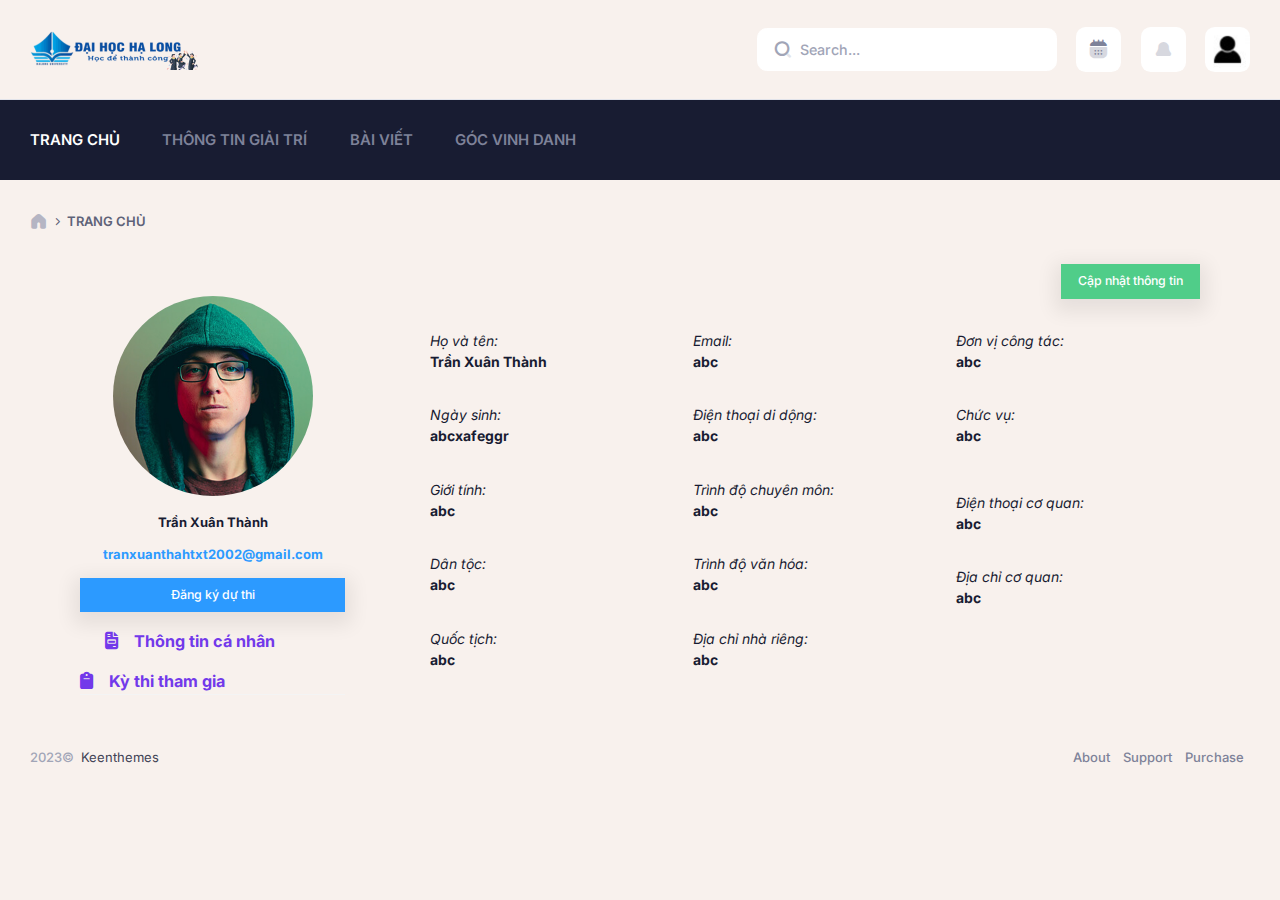
==== commit a2c4d7d3: "code 2" ====
--- a/profile.html
+++ b/profile.html
@@ -2995,54 +2995,57 @@
 											<p class="text-primary"><strong>tranxuanthahtxt2002@gmail.com</strong></p>
 											<a href="" class=" btn-sm btn btn-primary w-lg-100 w-sm-50 rounded-0 shadow rounded ">Đăng ký dự thi</a>
 
-											<ul class="text-start list-unstyled nav-tabs ">
-												<li class="mt-5 lead active"><a href="#thongtincanhan">Thông tin cá nhân</a></li>
-												<li class="mt-5 lead"><a href="#kythithamgia">Kỳ thi tham gia</a></li>
+											<ul class="text-start list-unstyled nav-tabs">
+												<li class="mt-5 lead active fw-bolder "><i class="fa-solid fa-file-invoice me-5 fs-3 text-info "></i><a href="#thongtincanhan" class="text-info">Thông tin cá nhân</a></li>
+												<li class="mt-5 lead fw-bolder"><i class="fa-solid fa-clipboard me-5 fs-3 text-info"></i><a href="#kythithamgia" class="text-info">Kỳ thi tham gia</a></li>
 												
 											</ul>
 										  </div>
 										  
-										  <div class="tab-content col-lg-9 col-sm-12 fs-6">
-											<div id ="thongtincanhan" class="tab-content-item ps-20">
+										  <div class="tab-content col-lg-9 fs-6">
+											<div id ="thongtincanhan" class="tab-content-item ps-5 ps-lg-20">
 												<div class="text-end">
 													<button type="button" class=" btn-sm btn btn-success rounded-0 shadow rounded " data-bs-toggle="modal" data-bs-target="#update-infor-user">Cập nhật thông tin</button>
 												</div>
 												<div class="row text-start">
-													<div class="col-lg-4 col-md-6 col-sm-6 ">
+													<div class="col-6 col-lg-4 col-md-6  ">
 														<div class="mt-10 ">
 															<i>Họ và tên:</i>
 															<p><strong>Trần Xuân Thành</strong></p>
+														</div>
+														<div class="mt-10">
+															<i>Ngày sinh:</i>
+															<p><strong>abcxafeggr</strong></p>
+														</div>
+														<div class="mt-10">
+															<i>Giới tính:</i>
+															<p><strong>abc</strong></p>
 														</div>
 														<div class="mt-10">
 															<i>Dân tộc:</i>
 															<p><strong>abc</strong></p>
 														</div>
 														<div class="mt-10">
-															<i>Đơn vị công tác:</i>
+															<i>Quốc tịch:</i>
 															<p><strong>abc</strong></p>
 														</div>
+														
+													</div>
+													<div class=" col-6 col-lg-4 col-md-6">
+														
 														<div class="mt-10">
 															<i>Email:</i>
 															<p><strong>abc</strong></p>
 														</div>
 														<div class="mt-10">
-															<i>Địa chỉ cơ quan:</i>
-															<p><strong>abc</strong></p>
-														</div>
-													</div>
-													<div class="col-lg-4 col-md-6 col-sm-6">
-														<div class="mt-10">
-															<i>Ngày sinh:</i>
-															<p><strong>abcxafeggr</strong></p>
-														</div>
-														<div class="mt-10">
-															<i>Quốc tịch:</i>
+															<i>Điện thoại di dộng:</i>
 															<p><strong>abc</strong></p>
 														</div>
 														<div class="mt-10">
-															<i>Điện thoại cơ quan:</i>
+															<i>Trình độ chuyên môn:</i>
 															<p><strong>abc</strong></p>
 														</div>
+														
 														<div class="mt-10">
 															<i>Trình độ văn hóa:</i>
 															<p><strong>abc</strong></p>
@@ -3052,23 +3055,30 @@
 															<p><strong>abc</strong></p>
 														</div>
 													</div>
-													<div class="col-lg-4 col-md-6 col-sm-6">
+													<div class="col-12 col-lg-4 col-md-12">
+														<div class="row">
+															<div class="col-6 col-lg-12">
+																<div class="mt-10">
+																	<i>Đơn vị công tác:</i>
+																	<p><strong>abc</strong></p>
+																</div>
 																
-														<div class="mt-10">
-															<i>Giới tính:</i>
-															<p><strong>abc</strong></p>
-														</div>
 																<div class="mt-10">
-															<i>Chức vụ:</i>
-															<p><strong>abc</strong></p>
-														</div>
-														<div class="mt-10">
-															<i>Điện thoại di dộng:</i>
-															<p><strong>abc</strong></p>
-														</div>
-														<div class="mt-10">
-															<i>Trình độ chuyên môn:</i>
-															<p><strong>abc</strong></p>
+																	<i>Chức vụ:</i>
+																	<p><strong>abc</strong></p>
+																</div>
+															</div>
+															<div class="col-6 col-lg-12">
+																<div class="mt-10">
+																	<i>Điện thoại cơ quan:</i>
+																	<p><strong>abc</strong></p>
+																</div>
+																<div class="mt-10">
+																	<i>Địa chỉ cơ quan:</i>
+																	<p><strong>abc</strong></p>
+																</div>
+															</div>
+															
 														</div>
 													</div>
 												</div>
@@ -3099,9 +3109,9 @@
 															</div>															
 														</div>
 														
-														<div class="col-lg-2 text-center">
+														<div class="col-lg-2 d-flex  d-lg-block text-center">
+															<input type="datetime-local" class="form-control form-control-sm rounded-0 shadow bg-body rounded  m-1" readonly>
 															<label type="text" class="form-control form-control-sm rounded-0 shadow bg-body rounded m-1 bg-primary-active"><strong>Đã phê duyệt</strong></label>
-															<input type="datetime-local" class="form-control form-control-sm rounded-0 shadow bg-body rounded  m-1" readonly>
 														</div>
 														<div class="text-center col-lg-2 d-flex align-items-center justify-content-center">
 															<Button class="btn btn-sm btn-warning rounded-0 shadow w-100">Chi tiết</Button>
@@ -3123,9 +3133,9 @@
 															</div>															
 														</div>
 														
-														<div class="col-lg-2 text-center">
+														<div class="col-lg-2 d-flex  d-lg-block text-center">
+															<label type="datetime-local" class="form-control form-control-sm rounded-0 shadow bg-body rounded  m-1" readonly> 20/04/2023</label>
 															<label type="text" class="form-control form-control-sm rounded-0 shadow bg-body rounded m-1 bg-danger"><strong>Yêu cầu sửa đổi</strong></label>
-															<input type="datetime-local" class="form-control form-control-sm rounded-0 shadow bg-body rounded  m-1" readonly>
 														</div>
 														<div class="text-center col-lg-2 d-flex align-items-center justify-content-center">
 															<Button class="btn btn-sm btn-warning rounded-0 shadow w-100">Chi tiết</Button>
@@ -3147,9 +3157,9 @@
 															</div>															
 														</div>
 														
-														<div class="col-lg-2 text-center">
+														<div class="col-lg-2 d-flex  d-lg-block text-center">
+															<input type="datetime-local" class="form-control form-control-sm rounded-0 shadow bg-body rounded  m-1" readonly>
 															<label type="text" class="form-control form-control-sm rounded-0 shadow bg-body rounded m-1 bg-success-active"><strong>Đang phê duyệt</strong></label>
-															<input type="datetime-local" class="form-control form-control-sm rounded-0 shadow bg-body rounded  m-1" readonly>
 														</div>
 														<div class="text-center col-lg-2 d-flex align-items-center justify-content-center">
 															<Button class="btn btn-sm btn-warning rounded-0 shadow w-100">Chi tiết</Button>
@@ -3170,8 +3180,8 @@
 												  <h1 class="modal-title " id="staticBackdropLabel">Cập nhật thông tin</h1>
 												  <button type="button" class="btn-close" data-bs-dismiss="modal" aria-label="Close"></button>
 												</div>
-												<div class="modal-body text-start p-20 py-10">
-												  <div class="border border-success mb-10 p-10">	
+												<div class="modal-body text-start p-5 px-lg-20 py-10">
+												  <div class="border border-success mb-10 p-5 p-lg-10">	
 													<h3 class="mt-n13 mb-5"><span class="bg-white">Thông tin chung</span></h3>
 													<div class="row">
 														<div class="col-lg-6 ">
@@ -3180,7 +3190,21 @@
 																<input type="text" class="form-control form-control-sm rounded-0 shadow bg-body rounded" placeholder="Nhập">
 															</div>
 															<div class="pb-10">
-																<p><strong>Giới tính <span class="text-danger">*</span></strong></p>
+																<p><strong>Ngày sinh <span class="text-danger">*</span></strong></p>
+																<input type="date" class="form-control form-control-sm rounded-0 shadow bg-body rounded" placeholder="Nhập">
+															</div>
+															<div class="pb-10">
+																<p><strong>Dân tộc <span class="text-danger">*</span></strong></p>
+																<input type="text" class="form-control form-control-sm rounded-0 shadow bg-body rounded" placeholder="Nhập">
+															</div>
+															<div class="pb-10">
+																<p><strong>Quốc tịch <span class="text-danger">*</span></strong></p>
+																<input type="text" class="form-control form-control-sm rounded-0 shadow bg-body rounded" placeholder="Nhập">
+															</div>
+															
+															
+															<div class="pb-10">
+																<p class="mb-7"><strong>Giới tính <span class="text-danger">*</span></strong></p>
 																<div class="d-flex justify-content-around align-items-center">
 																	<div class="form-check">
 																		<input class="form-check-input" type="radio" name="flexRadioDefault" id="flexRadioDefault2" checked>
@@ -3196,56 +3220,49 @@
 																		</label>
 																	</div>
 																</div>
-																
-																
-															</div>
-															<div class="pb-10">
-																<p><strong>Nghề nghiệp/Chức vụ <span class="text-danger">*</span></strong></p>
-																<input type="text" class="form-control form-control-sm rounded-0 shadow bg-body rounded" placeholder="Nhập">
-															</div>
-															<div class="pb-10">
-																<p><strong>Email <span class="text-danger">*</span></strong></p>
-																<input type="email" class="form-control form-control-sm rounded-0 shadow bg-body rounded" placeholder="Nhập">
-															</div>
-															<div class="pb-10">
-																<p><strong>Trình độ chuyên môn<span class="text-danger">*</span></strong></p>
-																<input type="text" class="form-control form-control-sm rounded-0 shadow bg-body rounded" placeholder="Nhập">
-															</div>
+															</div>
+															
 															
 														</div>
 														<div class="col-lg-6">
 															<div class="pb-10">
-																<p><strong>Ngày sinh <span class="text-danger">*</span></strong></p>
-																<input type="date" class="form-control form-control-sm rounded-0 shadow bg-body rounded" placeholder="Nhập">
-															</div>
-															<div class="pb-10">
-																<p><strong>Dân tộc <span class="text-danger">*</span></strong></p>
-																<input type="text" class="form-control form-control-sm rounded-0 shadow bg-body rounded" placeholder="Nhập">
-															</div>
-															<div class="pb-10">
-																<p><strong>Quốc tịch <span class="text-danger">*</span></strong></p>
-																<input type="text" class="form-control form-control-sm rounded-0 shadow bg-body rounded" placeholder="Nhập">
-															</div>
+																<p><strong>Email <span class="text-danger">*</span></strong></p>
+																<input type="email" class="form-control form-control-sm rounded-0 shadow bg-body rounded" placeholder="Nhập">
+															</div>
+															
 															<div class="pb-10">
 																<p><strong>Điện thoại di động<span class="text-danger">*</span></strong></p>
 																<input type="number" class="form-control form-control-sm rounded-0 shadow bg-body rounded" placeholder="Nhập">
 															</div>
 															<div class="pb-10">
+																<p><strong>Nghề nghiệp/Chức vụ <span class="text-danger">*</span></strong></p>
+																<input type="text" class="form-control form-control-sm rounded-0 shadow bg-body rounded" placeholder="Nhập">
+															</div>
+															<div class="pb-10">
 																<p><strong>Trình độ văn hóa<span class="text-danger">*</span></strong></p>
+																<input type="text" class="form-control form-control-sm rounded-0 shadow bg-body rounded" placeholder="Nhập">
+															</div>
+															<div class="pb-10">
+																<p><strong>Trình độ chuyên môn<span class="text-danger">*</span></strong></p>
 																<input type="text" class="form-control form-control-sm rounded-0 shadow bg-body rounded" placeholder="Nhập">
 															</div>
 														</div>
 													</div>
 												  </div>
-												  <div class="border border-success mb-10 p-10">
+												  <div class="border border-success mb-10 p-5 p-lg-10">
 													<h3 class="mt-n13 mb-5"><span class="bg-white">Thông tin cơ quan trường học</span></h3>
-													<div class="row">
-														<div class="col-lg-6">
-															<div class="pb-10">
+														<div class="row">
+															<div class="pb-10 col-lg-6">
 																<p><strong>Đơn vị công tác/Trường học<span class="text-danger">*</span></strong></p>
 																<input type="text" class="form-control form-control-sm rounded-0 shadow bg-body rounded" placeholder="Nhập">
 															</div>
-															<div class="pb-10">
+															<div class="pb-10 col-lg-6">
+																<p><strong>Điện thoại cơ quan/Trường học<span class="text-danger">*</span></strong></p>
+																<input type="number" class="form-control form-control-sm rounded-0 shadow bg-body rounded" placeholder="Nhập">
+															</div>
+														</div>
+														<div class="row">
+															<div class="pb-10 col-lg-6">
 																<p><strong>Tỉnh<span class="text-danger">*</span></strong></p>
 																<select name="" class="form-select form-select-sm rounded-0 shadow bg-body rounded" aria-label=".form-select-sm example">
 																	<option value="" selected>[Chọn Tinh/yThành phố]</option>
@@ -3256,7 +3273,7 @@
 																	<option value="" >Tp.Hồ Chí Minh</option>
 																</select>
 															</div>
-															<div class="pb-10">
+															<div class="pb-10 col-lg-6">
 																<p><strong>Quận/Huyện/Thành phố<span class="text-danger">*</span></strong></p>
 																<select name="" class="form-select form-select-sm rounded-0 shadow bg-body rounded" aria-label=".form-select-sm example">
 																	<option value="" selected>[Chọn Quận/Huyện/Thành phố]</option>
@@ -3268,12 +3285,8 @@
 																</select>
 															</div>
 														</div>
-														<div class="col-lg-6">
-															<div class="pb-10">
-																<p><strong>Điện thoại cơ quan/Trường học<span class="text-danger">*</span></strong></p>
-																<input type="number" class="form-control form-control-sm rounded-0 shadow bg-body rounded" placeholder="Nhập">
-															</div>
-															<div class="pb-10">
+														<div class="row">
+															<div class="pb-10 col-lg-6">
 																<p><strong>Phường/Xã/Thị Trấn<span class="text-danger">*</span></strong></p>
 																<select name="" class="form-select form-select-sm rounded-0 shadow bg-body rounded" aria-label=".form-select-sm example">
 																	<option value="" selected>[Chọn Phường/Xã/Thị Trấn]</option>
@@ -3284,16 +3297,13 @@
 																	<option value="" >Tp.Hồ Chí Minh</option>
 																</select>
 															</div>
-															<div class="pb-10">
+															<div class="pb-10 col-lg-6">
 																<p><strong>Địa chỉ<span class="text-danger">*</span></strong></p>
 																<input type="text" class="form-control form-control-sm rounded-0 shadow bg-body rounded" placeholder="Nhập">
 															</div>
 														</div>
-														
-
-													</div>
 												  </div>
-												  <div class="border border-success mb-10 p-10">
+												  <div class="border border-success mb-10 p-5 p-lg-10">
 													<h3 class="mt-n13 mb-5"><span class="bg-white">Địa chỉ nhà riêng</span></h3>
 													<div class="row">
 
@@ -3342,7 +3352,7 @@
 
 													</div>
 												  </div>
-												  <div class="border border-success  p-10">
+												  <div class="border border-success  p-5 p-lg-10">
 													<h3 class="mt-n13 mb-5"><span class="bg-white">Xác thực thông tin</span></h3>
 														<div class="row d-flex justify-content-around">
 															<div class="col-lg-3 mb-10">
@@ -3351,7 +3361,7 @@
 															</div>
 															<div class="col-lg-3 mb-10">
 																<p><strong>Ngày cấp<span class="text-danger">*</span></strong></p>
-																<input type="text" class="form-control form-control-sm rounded-0 shadow bg-body rounded" placeholder="Nhập">
+																<input type="date" class="form-control form-control-sm rounded-0 shadow bg-body rounded" placeholder="Nhập">
 															</div>
 															<div class="col-lg-3 mb-10">
 																<p><strong>Nơi cấp<span class="text-danger">*</span></strong></p>
@@ -6182,8 +6192,6 @@
 				   $(id_tab_content).fadeIn();
 					return false;
 				});
-
-			
 				
 			  });
 
@@ -6191,4 +6199,4 @@
 		</script>
 	</body>
 	<!--end::Body-->
-</html>+</html>
--- a/assets/css/customize.css
+++ b/assets/css/customize.css
@@ -2,8 +2,14 @@
     background-color: #50CD89;
 }
 
+.list-unstyled.nav-tabs li {
+    transition: margin-left 0.3s; /* Tạo hiệu ứng chuyển động */
+}
 
-
+.list-unstyled.nav-tabs li.active {
+    margin-left: 25px; /* Khi mục được chọn, lùi vào 5px */
+   
+}
 
 
 
